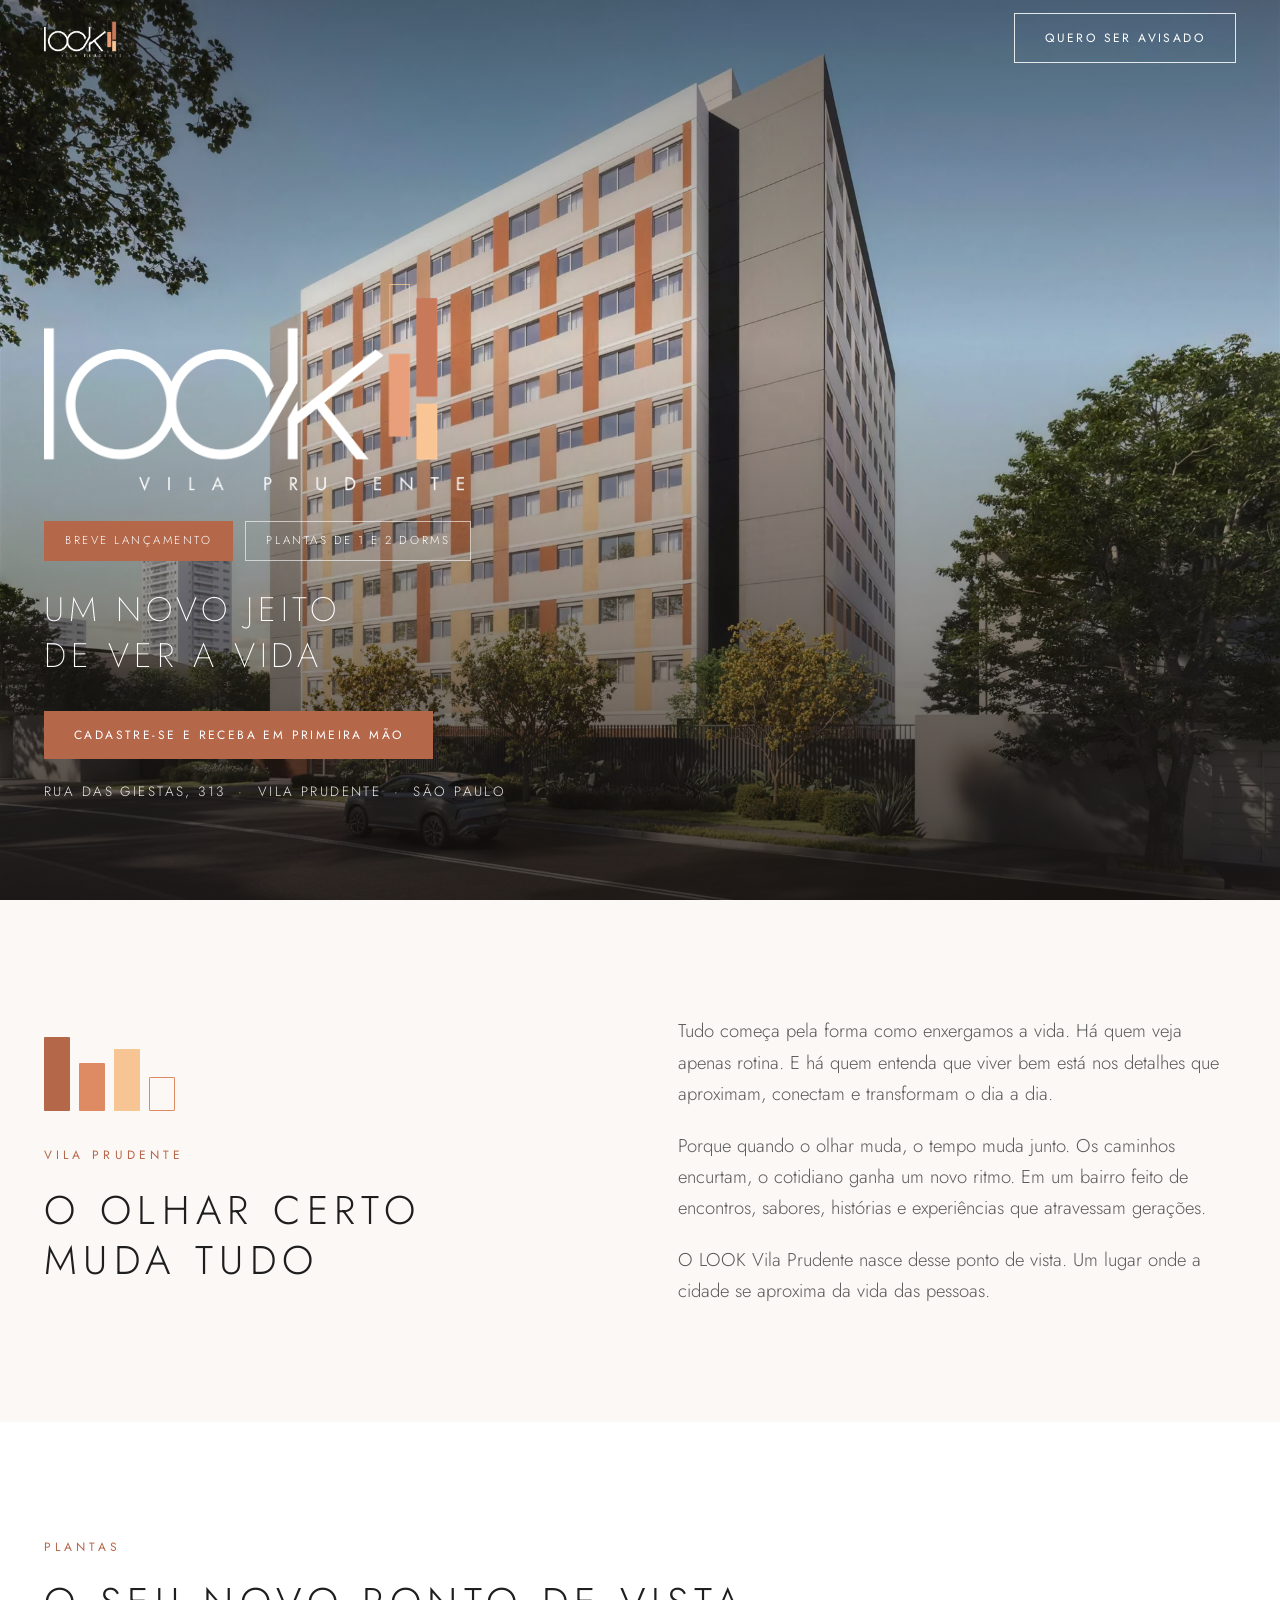
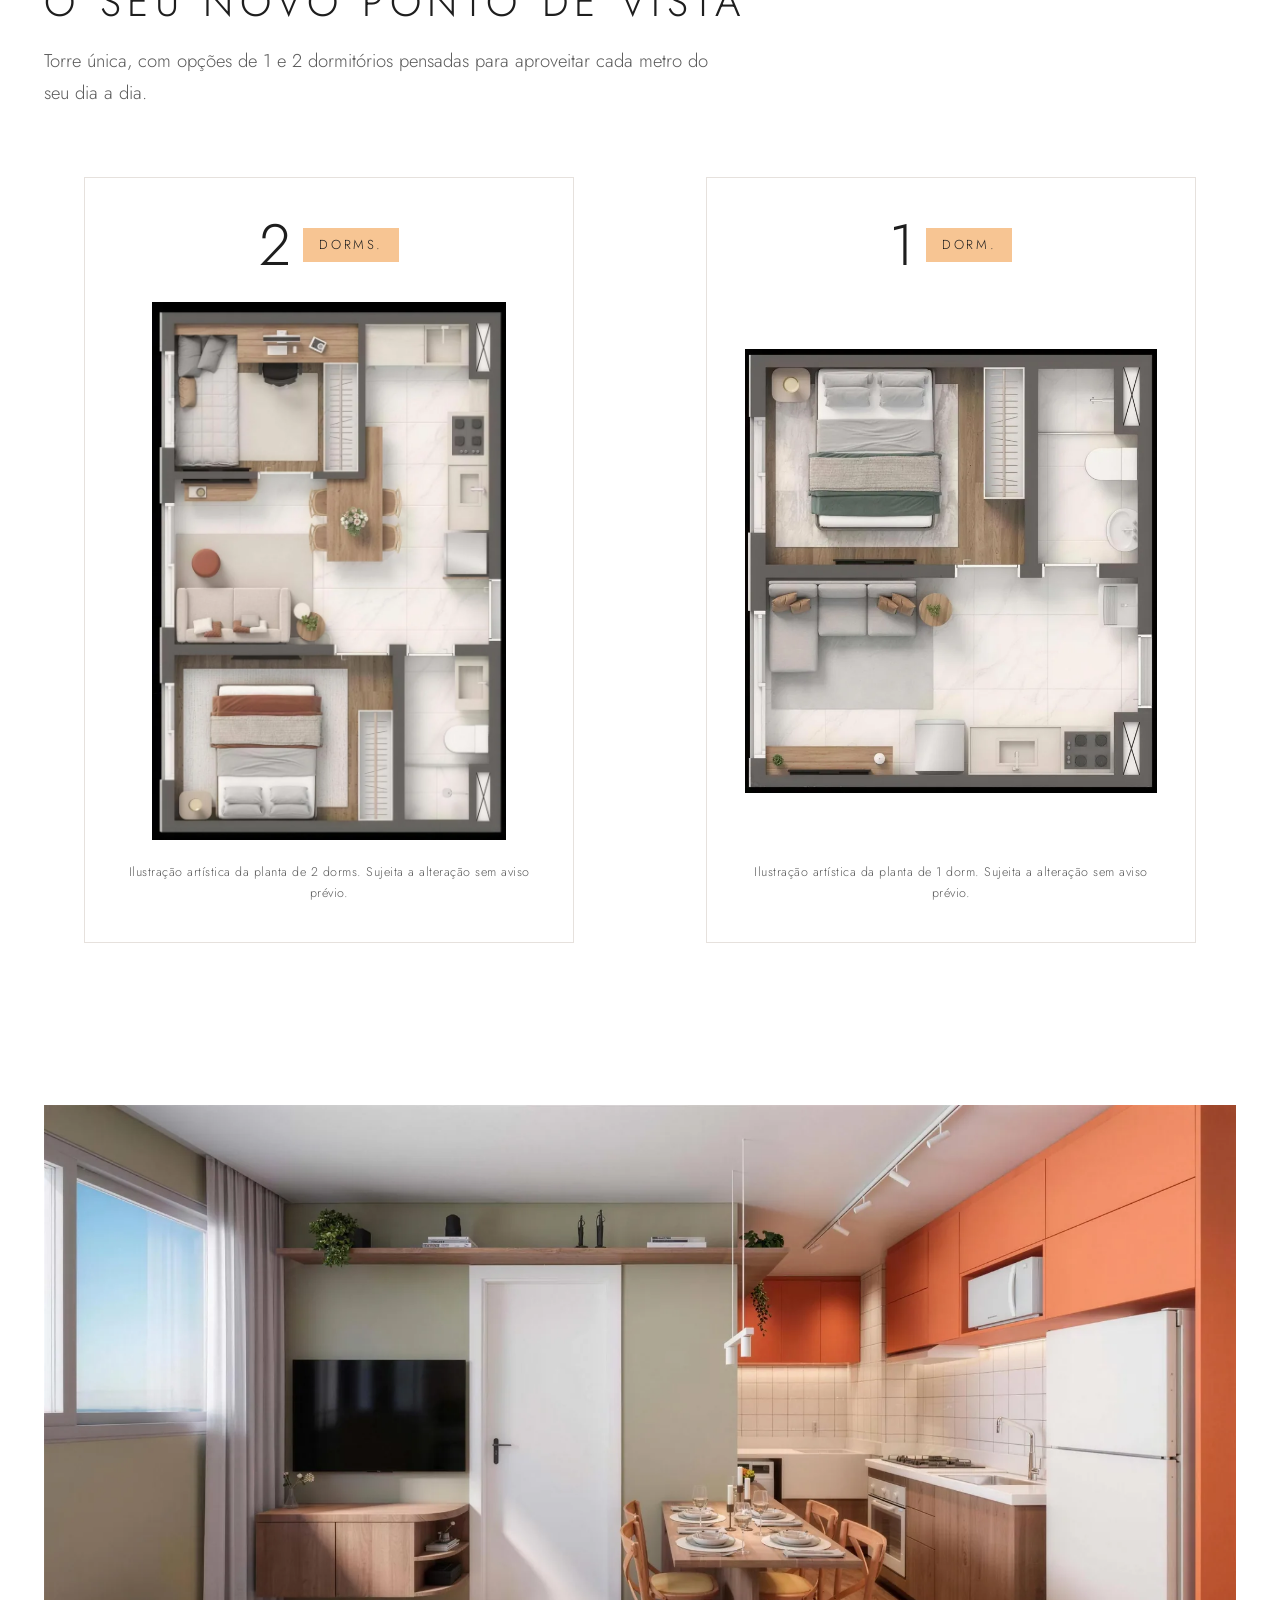
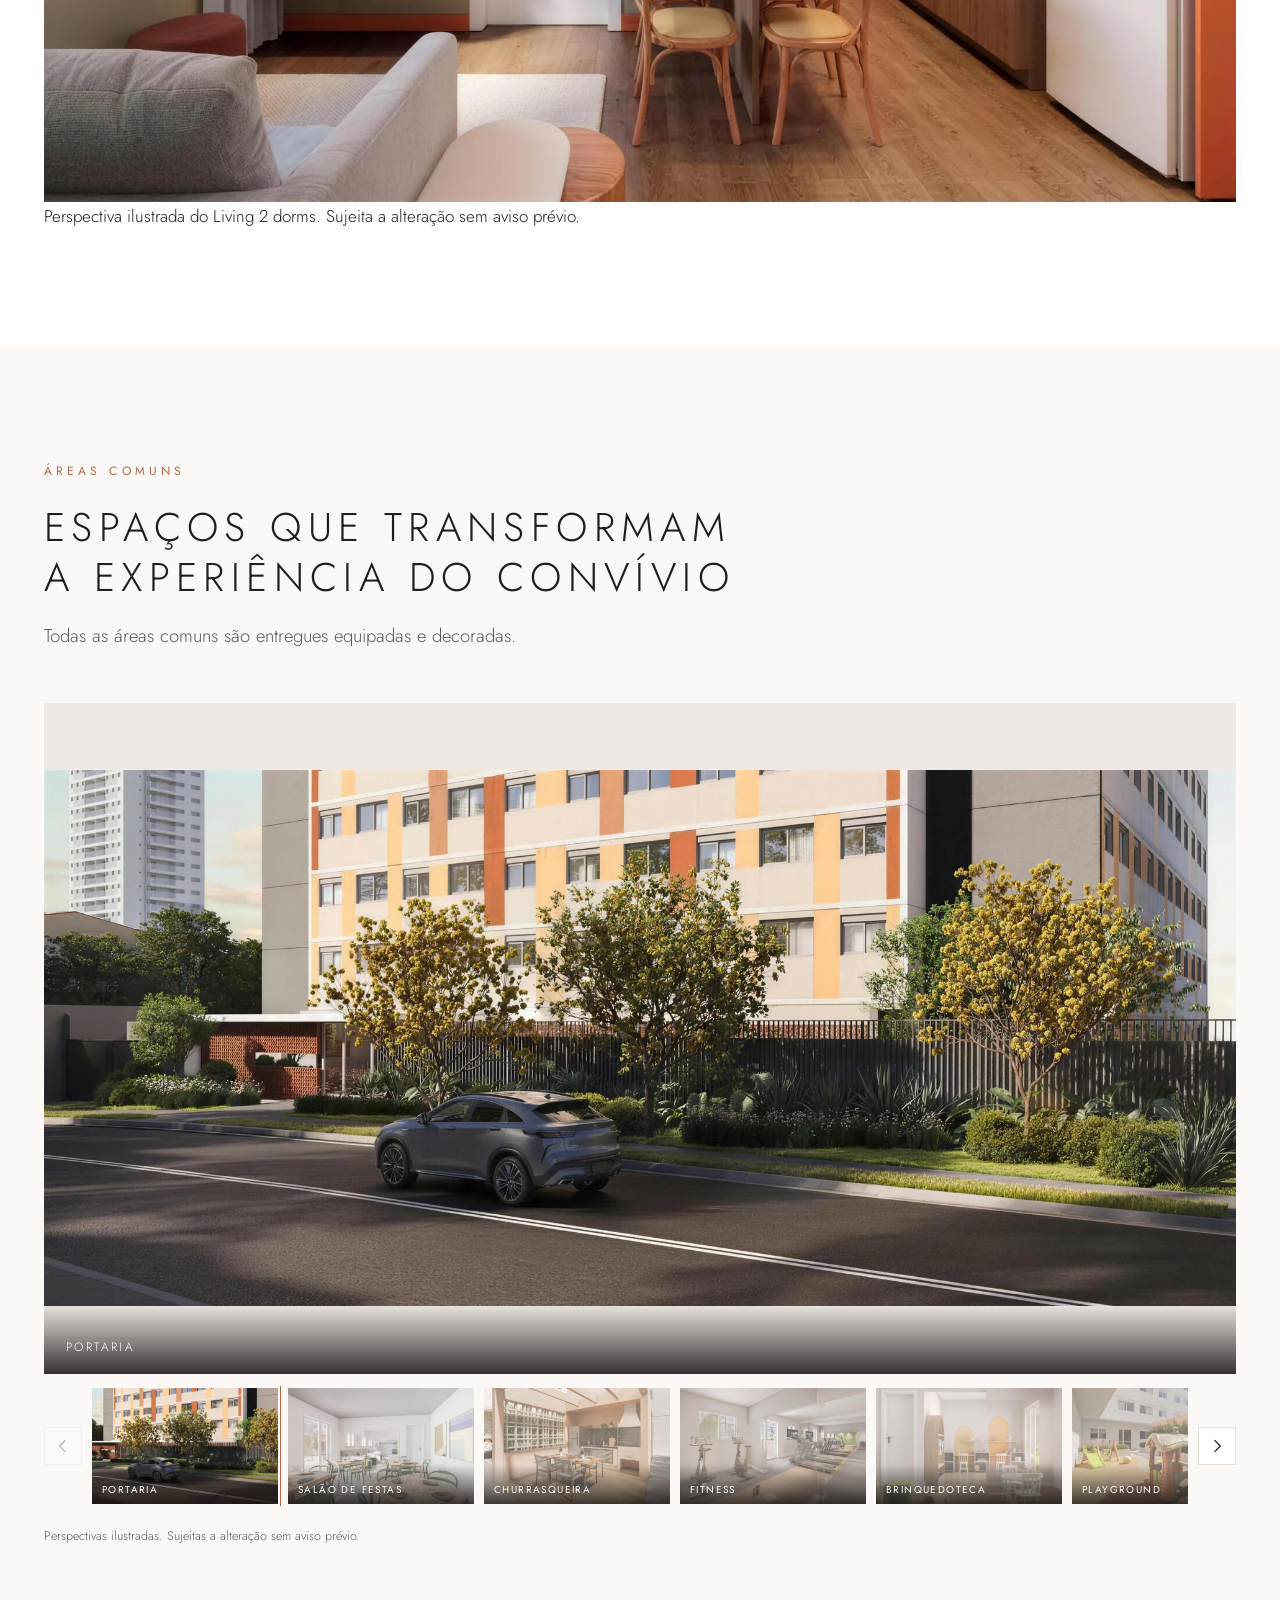
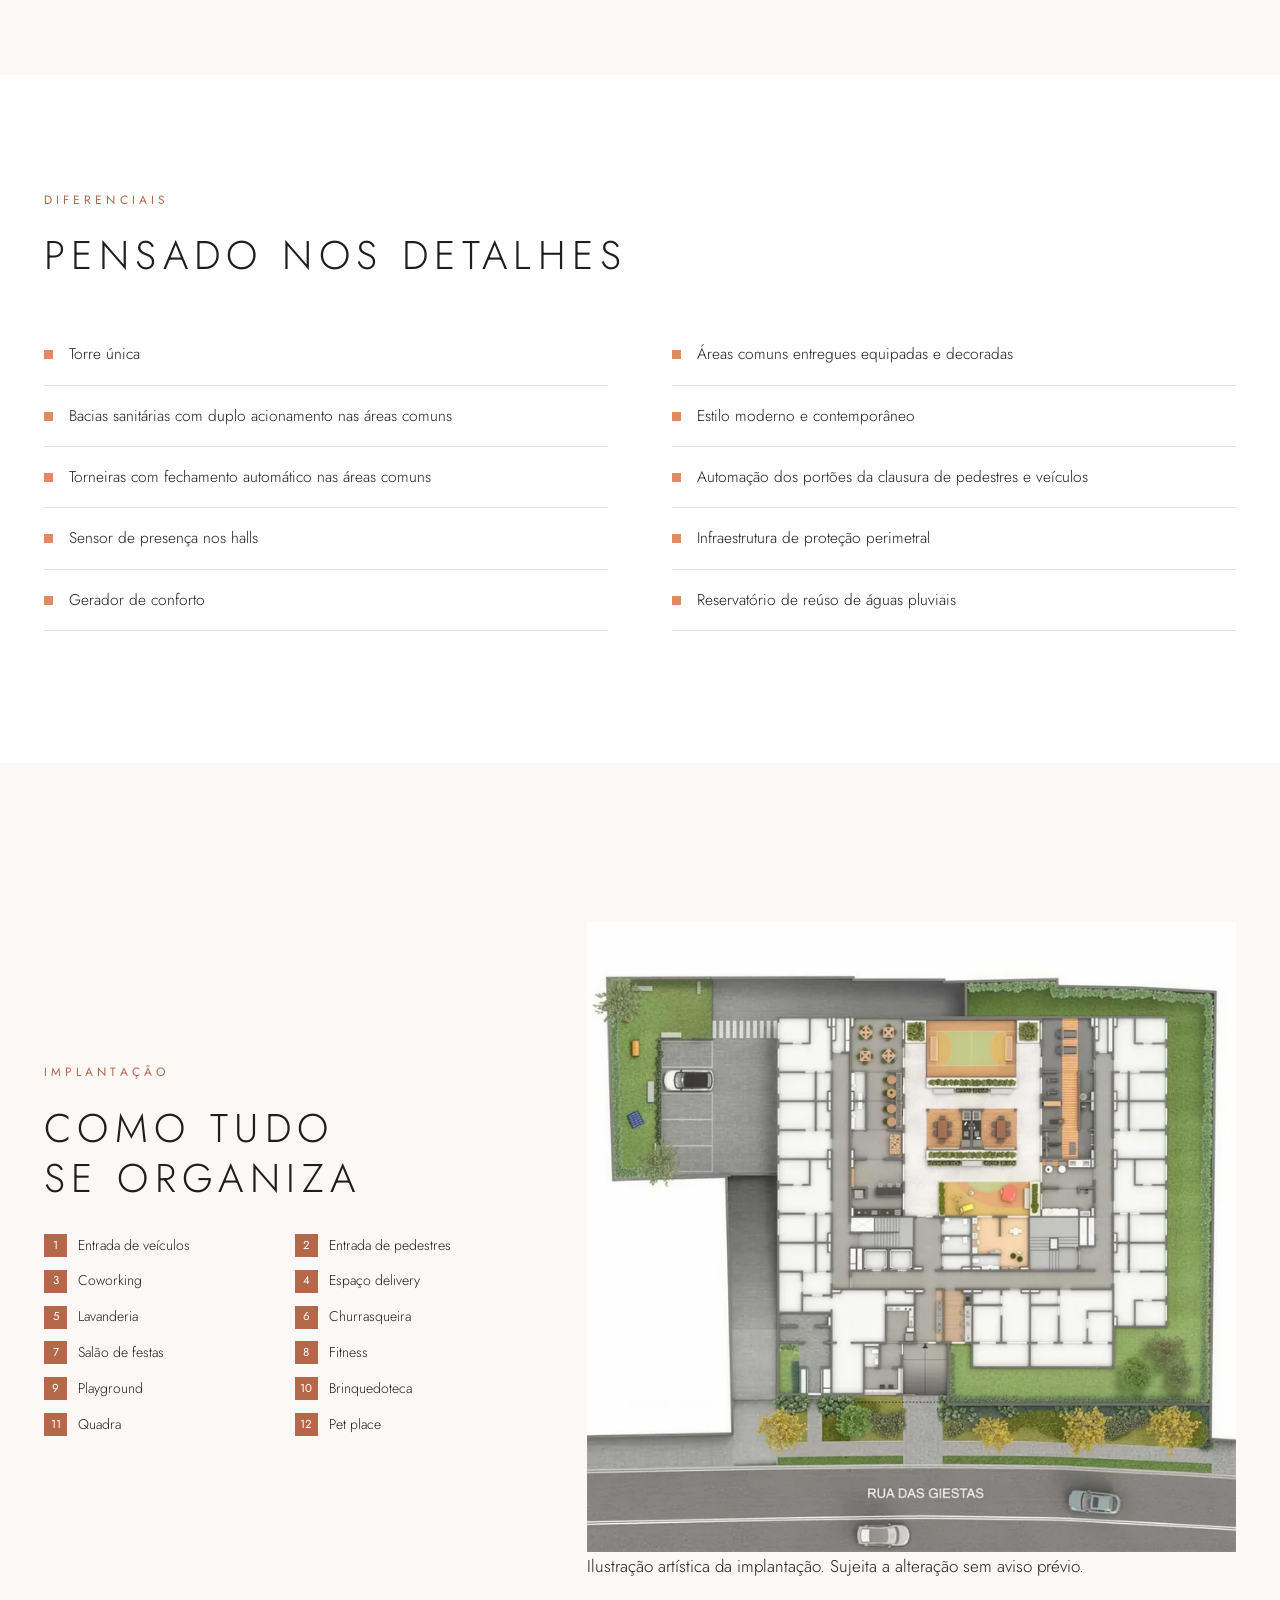
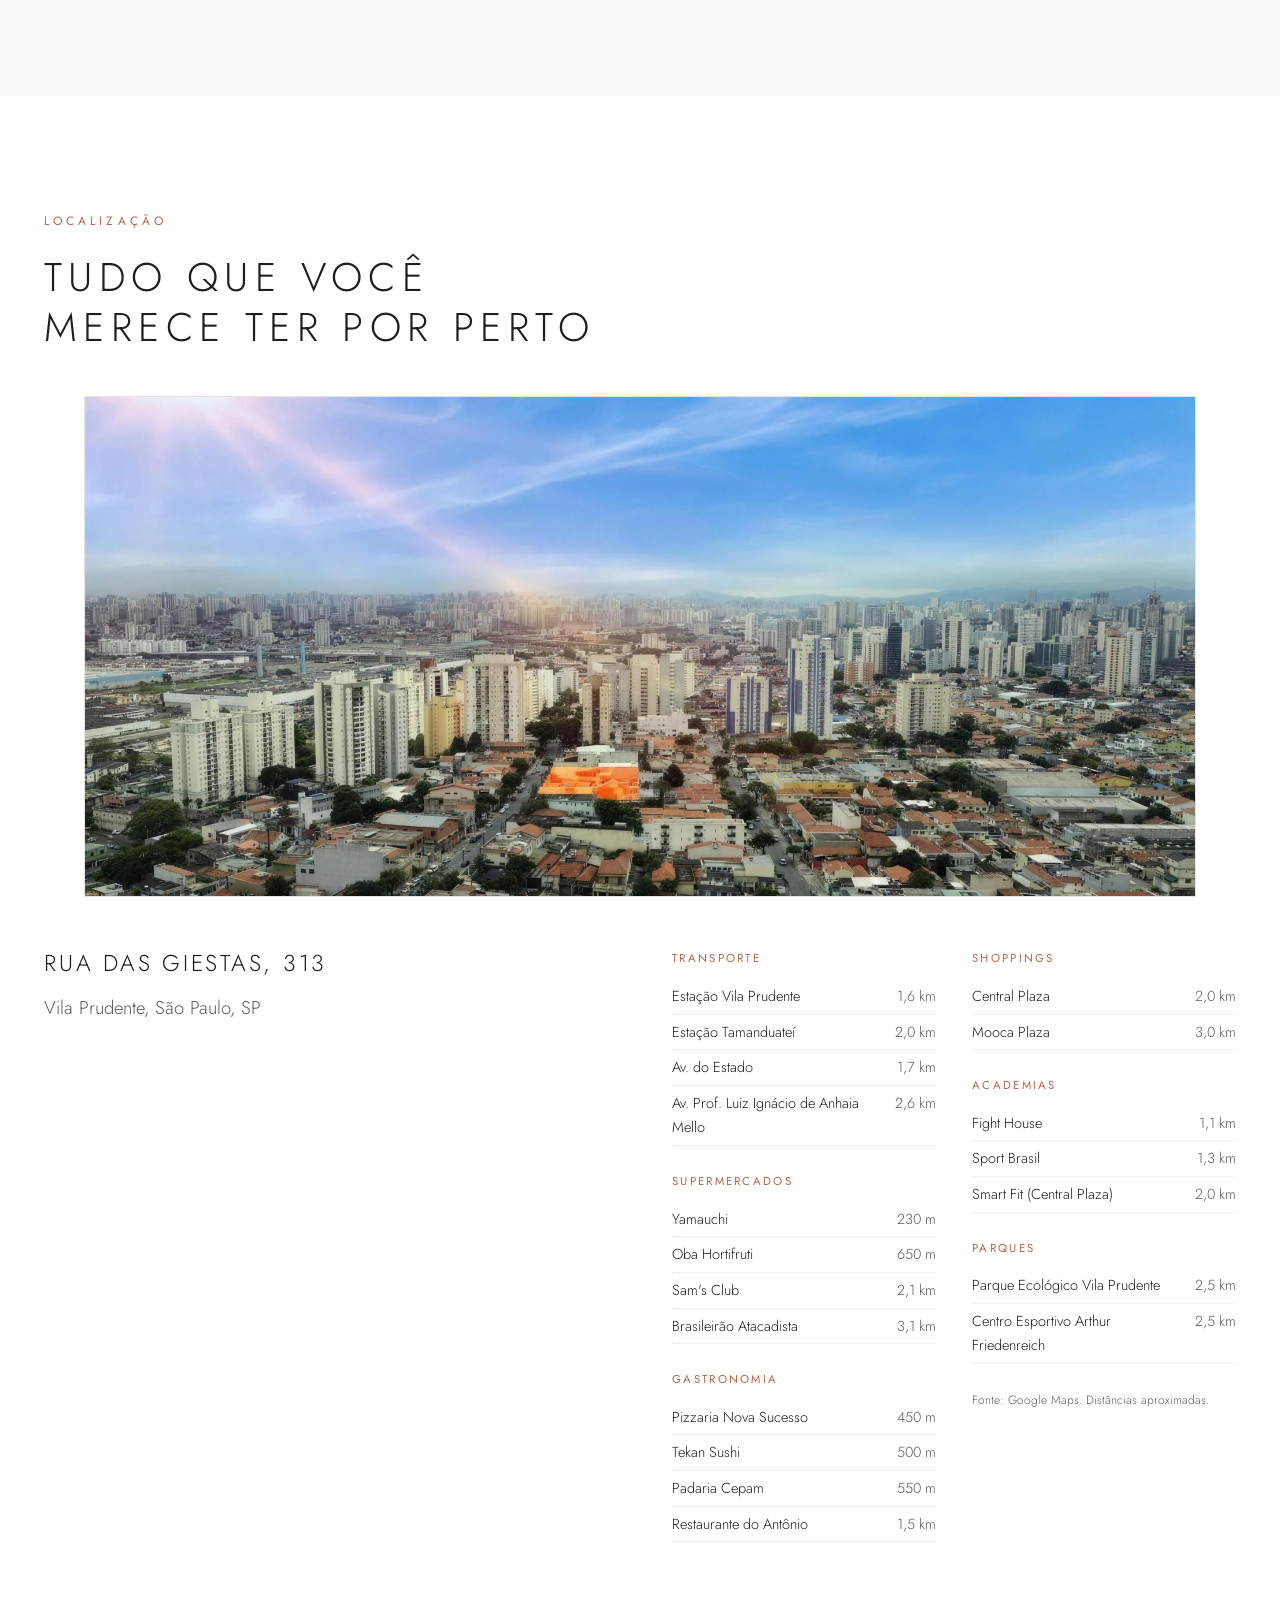
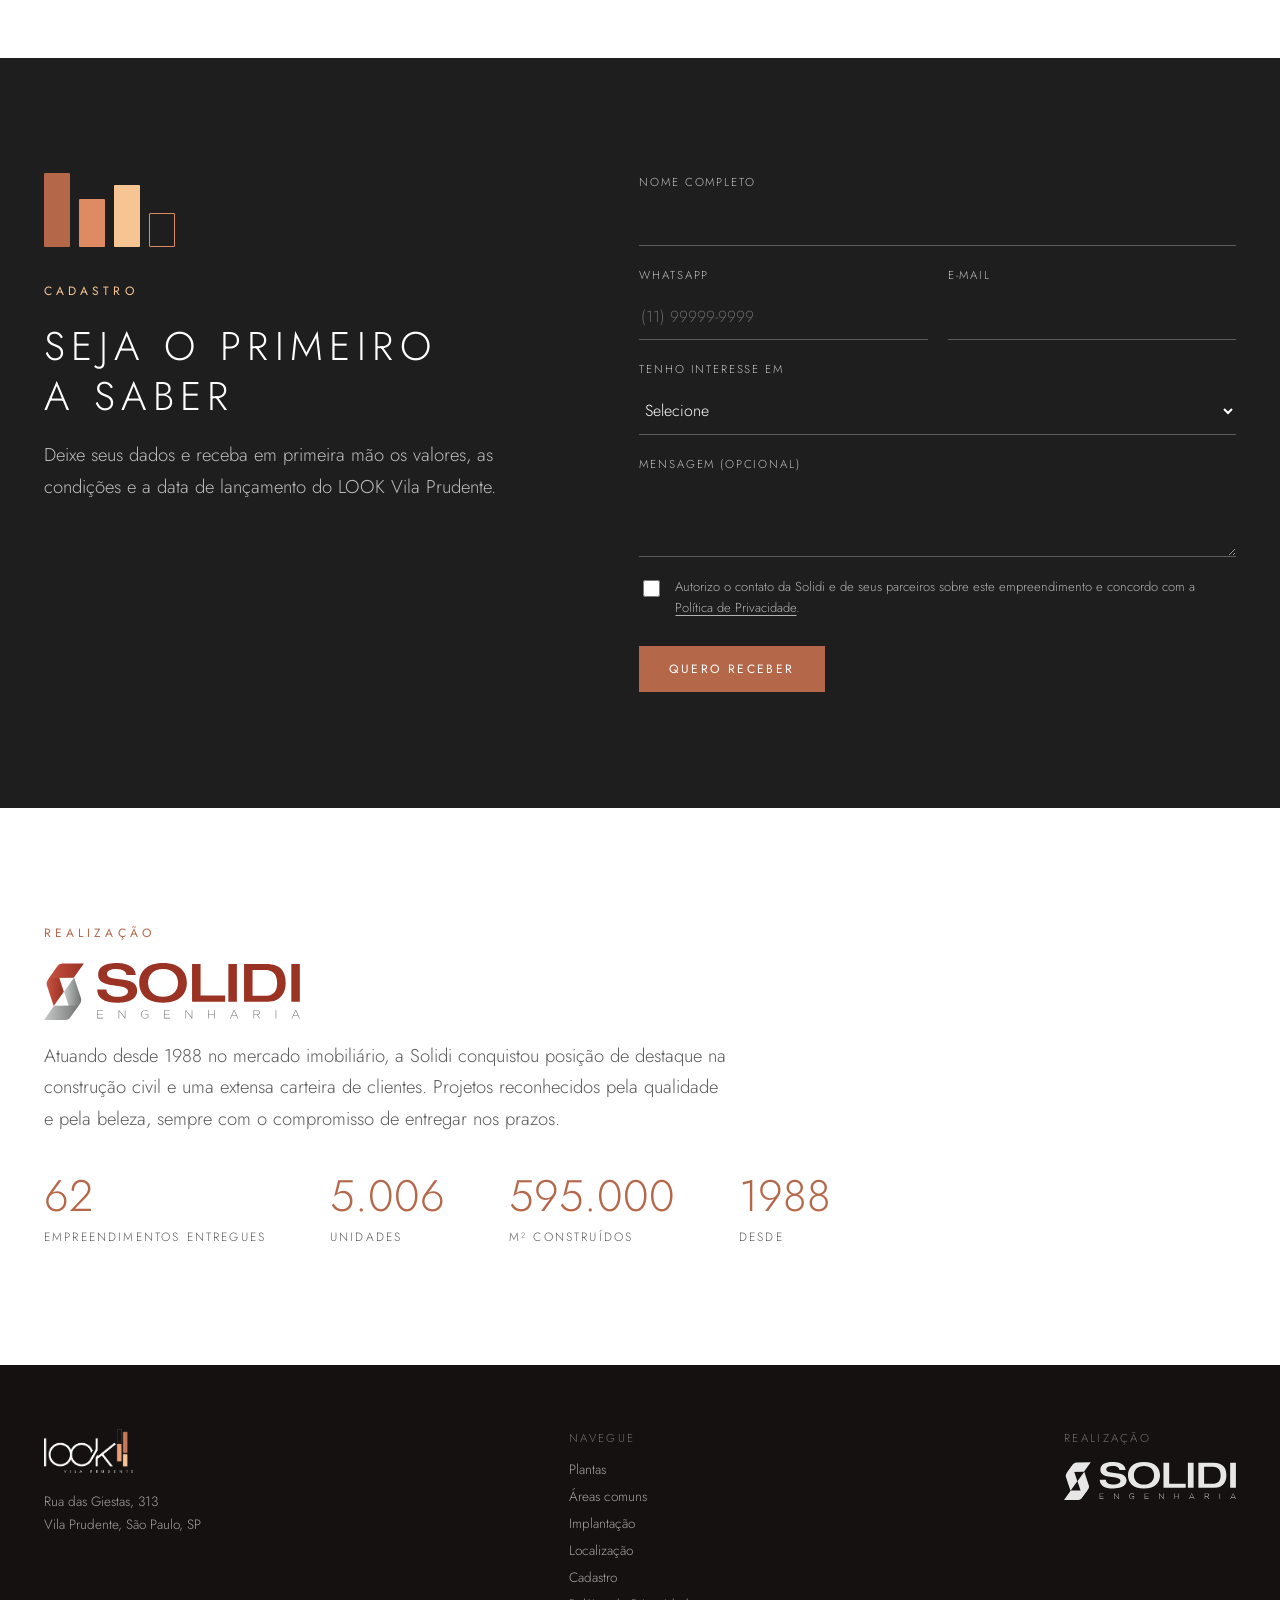
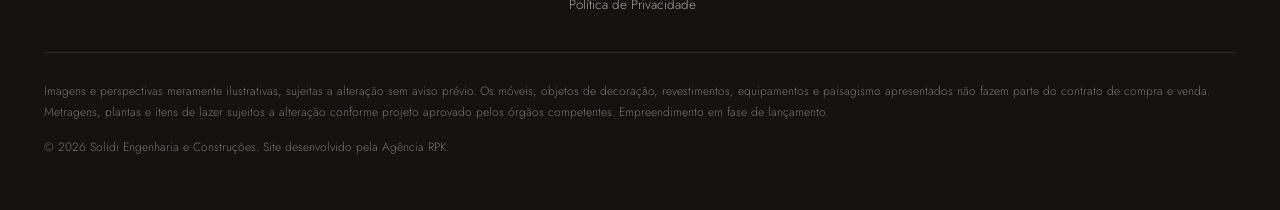
==== index.html @ 0815c238 "Galeria vira palco unico com carrossel, e entra o logo da Solidi O mosaico de areas comuns quebrava:" ====
<!DOCTYPE html>
<html lang="pt-BR">
<head>
<meta charset="utf-8">
<meta name="viewport" content="width=device-width,initial-scale=1">
<title>LOOK Vila Prudente | Breve lançamento, 1 e 2 dormitórios | Solidi</title>
<meta name="description" content="LOOK Vila Prudente, breve lançamento da Solidi na Rua das Giestas, 313. Apartamentos de 1 e 2 dormitórios, torre única, áreas comuns equipadas e decoradas. Cadastre-se e receba em primeira mão.">
<link rel="canonical" href="https://lookvilaprudente.com.br/">
<meta property="og:type" content="website">
<meta property="og:title" content="LOOK Vila Prudente | Breve lançamento">
<meta property="og:description" content="1 e 2 dormitórios na Vila Prudente. Um novo jeito de ver a vida.">
<meta property="og:image" content="https://lookvilaprudente.com.br/assets/img/fachada-1200.webp">
<meta property="og:locale" content="pt_BR">
<meta name="robots" content="index,follow">
<link rel="icon" href="assets/img/favicon.png">
<link rel="preconnect" href="https://fonts.googleapis.com">
<link rel="preconnect" href="https://fonts.gstatic.com" crossorigin>
<link href="https://fonts.googleapis.com/css2?family=Jost:wght@200;300;400;500&display=swap" rel="stylesheet">
<link rel="preload" as="image" href="assets/img/fachada-1920.webp">
<link rel="stylesheet" href="assets/css/style.css">
<script type="application/ld+json">
{"@context":"https://schema.org","@type":"Residence","name":"LOOK Vila Prudente",
"address":{"@type":"PostalAddress","streetAddress":"Rua das Giestas, 313","addressLocality":"São Paulo","addressRegion":"SP","addressCountry":"BR"},
"url":"https://lookvilaprudente.com.br/"}
</script>
</head>
<body>

<header class="header" id="header">
  <div class="container">
    <a href="#topo" aria-label="LOOK Vila Prudente">
      <img class="logo logo-branco" src="assets/img/logo-look-branco-900.webp" alt="LOOK Vila Prudente" width="900" height="445">
      <img class="logo logo-cor" src="assets/img/logo-look-900.webp" alt="LOOK Vila Prudente" width="900" height="445">
    </a>
    <a href="#cadastro" class="btn btn-ghost">Quero ser avisado</a>
  </div>
</header>

<!-- 1. HERO -->
<section class="hero" id="topo">
  <div class="hero-bg">
    <img src="assets/img/fachada-1920.webp"
         srcset="assets/img/fachada-760.webp 760w, assets/img/fachada-1200.webp 1200w, assets/img/fachada-1920.webp 1920w"
         sizes="100vw" alt="Perspectiva ilustrada da fachada do LOOK Vila Prudente" width="1920" height="1409" fetchpriority="high">
  </div>
  <div class="container">
    <img class="hero-logo" src="assets/img/logo-look-branco-900.webp" alt="LOOK Vila Prudente" width="900" height="445">
    <div class="hero-chamadas">
      <span class="tag tag-cheia">Breve lançamento</span>
      <span class="tag">Plantas de 1 e 2 dorms</span>
    </div>
    <p class="hero-frase">Um novo jeito de ver a vida</p>
    <a href="#cadastro" class="btn">Cadastre-se e receba em primeira mão</a>
    <p class="hero-end">Rua das Giestas, 313 &nbsp;·&nbsp; Vila Prudente &nbsp;·&nbsp; São Paulo</p>
  </div>
</section>

<!-- 2. CONCEITO -->
<section class="sec-quente">
  <div class="container conceito reveal">
    <div>
      <div class="blocos" aria-hidden="true"><i></i><i></i><i></i><i></i></div>
      <p class="eyebrow">Vila Prudente</p>
      <h2>O olhar certo<br>muda tudo</h2>
    </div>
    <div>
      <p class="lead">Tudo começa pela forma como enxergamos a vida. Há quem veja apenas rotina. E há quem entenda que viver bem está nos detalhes que aproximam, conectam e transformam o dia a dia.</p>
      <p class="lead">Porque quando o olhar muda, o tempo muda junto. Os caminhos encurtam, o cotidiano ganha um novo ritmo. Em um bairro feito de encontros, sabores, histórias e experiências que atravessam gerações.</p>
      <p class="lead">O LOOK Vila Prudente nasce desse ponto de vista. Um lugar onde a cidade se aproxima da vida das pessoas.</p>
    </div>
  </div>
</section>

<!-- 3. PLANTAS -->
<section id="plantas">
  <div class="container">
    <div class="reveal">
      <p class="eyebrow">Plantas</p>
      <h2>O seu novo ponto de vista</h2>
      <p class="lead" style="margin-top:18px">Torre única, com opções de 1 e 2 dormitórios pensadas para aproveitar cada metro do seu dia a dia.</p>
    </div>

    <div class="plantas-grid reveal">
      <figure class="planta">
        <div class="cab"><span class="num">2</span><span class="rot">Dorms.</span></div>
        <div class="corpo">
          <img src="assets/img/planta-2dorms-1200.webp"
             srcset="assets/img/planta-2dorms-760.webp 760w, assets/img/planta-2dorms-1200.webp 1200w"
             sizes="(max-width:900px) 92vw, 44vw"
             alt="Ilustração artística da planta de 2 dormitórios" width="1200" height="1824" loading="lazy"
             data-full="assets/img/planta-2dorms-1200.webp" style="cursor:zoom-in">
        </div>
        <figcaption class="obs">Ilustração artística da planta de 2 dorms. Sujeita a alteração sem aviso prévio.</figcaption>
      </figure>

      <figure class="planta">
        <div class="cab"><span class="num">1</span><span class="rot">Dorm.</span></div>
        <div class="corpo">
          <img src="assets/img/planta-1dorm-1200.webp"
             srcset="assets/img/planta-1dorm-760.webp 760w, assets/img/planta-1dorm-1200.webp 1200w"
             sizes="(max-width:900px) 92vw, 44vw"
             alt="Ilustração artística da planta de 1 dormitório" width="1200" height="1292" loading="lazy"
             data-full="assets/img/planta-1dorm-1200.webp" style="cursor:zoom-in">
        </div>
        <figcaption class="obs">Ilustração artística da planta de 1 dorm. Sujeita a alteração sem aviso prévio.</figcaption>
      </figure>
    </div>

    <p class="aviso-metragem reveal"><strong>Pendente:</strong> metragens das unidades. Assim que a Solidi enviar, entram aqui junto de cada planta.</p>

    <figure class="reveal" style="margin:56px 0 0">
      <img src="assets/img/living-2dorms-1920.webp"
           srcset="assets/img/living-2dorms-760.webp 760w, assets/img/living-2dorms-1200.webp 1200w, assets/img/living-2dorms-1920.webp 1920w"
           sizes="100vw" alt="Perspectiva ilustrada do living do apartamento de 2 dormitórios" width="1920" height="1122" loading="lazy">
      <figcaption class="obs" style="text-align:left">Perspectiva ilustrada do Living 2 dorms. Sujeita a alteração sem aviso prévio.</figcaption>
    </figure>
  </div>
</section>

<!-- 4. AREAS COMUNS -->
<section class="sec-quente" id="areas">
  <div class="container">
    <div class="reveal">
      <p class="eyebrow">Áreas comuns</p>
      <h2>Espaços que transformam<br>a experiência do convívio</h2>
      <p class="lead" style="margin-top:18px">Todas as áreas comuns são entregues equipadas e decoradas.</p>
    </div>

    <div class="galeria reveal" id="galeria">
      <figure class="gal-palco">
        <img id="galImg" src="assets/img/portaria-1920.webp"
             alt="Perspectiva ilustrada da portaria" width="1920" height="864"
             data-full="assets/img/portaria-1920.webp">
        <figcaption id="galCap">Portaria</figcaption>
      </figure>

      <div class="gal-carrossel">
        <button type="button" class="gal-nav gal-prev" aria-label="Ver anterior" aria-controls="galThumbs">
          <svg viewBox="0 0 24 24" aria-hidden="true"><path d="M15 5l-7 7 7 7" fill="none" stroke="currentColor" stroke-width="1.5"/></svg>
        </button>

        <ul class="gal-thumbs" id="galThumbs" role="tablist" aria-label="Áreas comuns">
          <li role="presentation"><button type="button" role="tab" class="gal-thumb" aria-selected="true"
            data-src="assets/img/portaria-1920.webp" data-cap="Portaria"
            data-alt="Perspectiva ilustrada da portaria"><img src="assets/img/portaria-760.webp" alt="" width="760" height="342" loading="lazy"><span>Portaria</span></button></li>
          <li role="presentation"><button type="button" role="tab" class="gal-thumb" aria-selected="false"
            data-src="assets/img/salao-festas-1920.webp" data-cap="Salão de festas"
            data-alt="Perspectiva ilustrada do salão de festas"><img src="assets/img/salao-festas-760.webp" alt="" width="760" height="424" loading="lazy"><span>Salão de festas</span></button></li>
          <li role="presentation"><button type="button" role="tab" class="gal-thumb" aria-selected="false"
            data-src="assets/img/churrasqueira-1920.webp" data-cap="Churrasqueira"
            data-alt="Perspectiva ilustrada da churrasqueira"><img src="assets/img/churrasqueira-760.webp" alt="" width="760" height="424" loading="lazy"><span>Churrasqueira</span></button></li>
          <li role="presentation"><button type="button" role="tab" class="gal-thumb" aria-selected="false"
            data-src="assets/img/fitness-1920.webp" data-cap="Fitness"
            data-alt="Perspectiva ilustrada do fitness"><img src="assets/img/fitness-760.webp" alt="" width="760" height="446" loading="lazy"><span>Fitness</span></button></li>
          <li role="presentation"><button type="button" role="tab" class="gal-thumb" aria-selected="false"
            data-src="assets/img/brinquedoteca-1920.webp" data-cap="Brinquedoteca"
            data-alt="Perspectiva ilustrada da brinquedoteca"><img src="assets/img/brinquedoteca-760.webp" alt="" width="760" height="342" loading="lazy"><span>Brinquedoteca</span></button></li>
          <li role="presentation"><button type="button" role="tab" class="gal-thumb" aria-selected="false"
            data-src="assets/img/playground-1920.webp" data-cap="Playground"
            data-alt="Perspectiva ilustrada do playground"><img src="assets/img/playground-760.webp" alt="" width="760" height="424" loading="lazy"><span>Playground</span></button></li>
          <li role="presentation"><button type="button" role="tab" class="gal-thumb" aria-selected="false"
            data-src="assets/img/quadra-1920.webp" data-cap="Quadra"
            data-alt="Perspectiva ilustrada da quadra"><img src="assets/img/quadra-760.webp" alt="" width="760" height="428" loading="lazy"><span>Quadra</span></button></li>
          <li role="presentation"><button type="button" role="tab" class="gal-thumb" aria-selected="false"
            data-src="assets/img/coworking-1920.webp" data-cap="Coworking"
            data-alt="Perspectiva ilustrada do coworking"><img src="assets/img/coworking-760.webp" alt="" width="760" height="424" loading="lazy"><span>Coworking</span></button></li>
          <li role="presentation"><button type="button" role="tab" class="gal-thumb" aria-selected="false"
            data-src="assets/img/lavanderia-1920.webp" data-cap="Lavanderia"
            data-alt="Perspectiva ilustrada da lavanderia"><img src="assets/img/lavanderia-760.webp" alt="" width="760" height="342" loading="lazy"><span>Lavanderia</span></button></li>
          <li role="presentation"><button type="button" role="tab" class="gal-thumb" aria-selected="false"
            data-src="assets/img/delivery-1920.webp" data-cap="Espaço delivery"
            data-alt="Perspectiva ilustrada do espaço delivery"><img src="assets/img/delivery-760.webp" alt="" width="760" height="760" loading="lazy"><span>Espaço delivery</span></button></li>
          <li role="presentation"><button type="button" role="tab" class="gal-thumb" aria-selected="false"
            data-src="assets/img/pet-place-1920.webp" data-cap="Pet place"
            data-alt="Perspectiva ilustrada do pet place"><img src="assets/img/pet-place-760.webp" alt="" width="760" height="342" loading="lazy"><span>Pet place</span></button></li>
        </ul>

        <button type="button" class="gal-nav gal-next" aria-label="Ver próxima" aria-controls="galThumbs">
          <svg viewBox="0 0 24 24" aria-hidden="true"><path d="M9 5l7 7-7 7" fill="none" stroke="currentColor" stroke-width="1.5"/></svg>
        </button>
      </div>
    </div>
    <p class="obs" style="margin-top:20px;font-size:12.5px;color:var(--tinta-suave)">Perspectivas ilustradas. Sujeitas a alteração sem aviso prévio.</p>
  </div>
</section>

<!-- 5. DIFERENCIAIS -->
<section>
  <div class="container reveal">
    <p class="eyebrow">Diferenciais</p>
    <h2>Pensado nos detalhes</h2>
    <ul class="difs">
      <li>Torre única</li>
      <li>Áreas comuns entregues equipadas e decoradas</li>
      <li>Bacias sanitárias com duplo acionamento nas áreas comuns</li>
      <li>Estilo moderno e contemporâneo</li>
      <li>Torneiras com fechamento automático nas áreas comuns</li>
      <li>Automação dos portões da clausura de pedestres e veículos</li>
      <li>Sensor de presença nos halls</li>
      <li>Infraestrutura de proteção perimetral</li>
      <li>Gerador de conforto</li>
      <li>Reservatório de reúso de águas pluviais</li>
    </ul>
  </div>
</section>

<!-- 6. IMPLANTACAO -->
<section class="sec-quente" id="implantacao">
  <div class="container">
    <div class="implant">
      <div class="reveal">
        <p class="eyebrow">Implantação</p>
        <h2>Como tudo<br>se organiza</h2>
        <ul class="legenda">
          <li><b>1</b> Entrada de veículos</li>
          <li><b>2</b> Entrada de pedestres</li>
          <li><b>3</b> Coworking</li>
          <li><b>4</b> Espaço delivery</li>
          <li><b>5</b> Lavanderia</li>
          <li><b>6</b> Churrasqueira</li>
          <li><b>7</b> Salão de festas</li>
          <li><b>8</b> Fitness</li>
          <li><b>9</b> Playground</li>
          <li><b>10</b> Brinquedoteca</li>
          <li><b>11</b> Quadra</li>
          <li><b>12</b> Pet place</li>
        </ul>
      </div>
      <figure class="reveal" style="margin:0">
        <img src="assets/img/implantacao-1200.webp"
             srcset="assets/img/implantacao-760.webp 760w, assets/img/implantacao-1200.webp 1200w"
             sizes="(max-width:900px) 92vw, 55vw"
             alt="Ilustração artística da implantação do LOOK Vila Prudente" width="1200" height="1166" loading="lazy"
             data-full="assets/img/implantacao-1920.webp" style="cursor:zoom-in" id="img-implant">
        <figcaption class="obs">Ilustração artística da implantação. Sujeita a alteração sem aviso prévio.</figcaption>
      </figure>
    </div>
  </div>
</section>

<!-- 7. LOCALIZACAO -->
<section id="localizacao">
  <div class="container">
    <div class="reveal">
      <p class="eyebrow">Localização</p>
      <h2>Tudo que você<br>merece ter por perto</h2>
    </div>

    <figure class="aerea reveal" style="margin-top:44px">
      <img src="assets/img/aerea-localizacao-1920.webp"
           srcset="assets/img/aerea-localizacao-760.webp 760w, assets/img/aerea-localizacao-1200.webp 1200w, assets/img/aerea-localizacao-1920.webp 1920w"
           sizes="100vw" alt="Foto aérea da região da Vila Prudente com a localização do empreendimento" width="1920" height="864" loading="lazy"
           data-full="assets/img/aerea-localizacao-1920.webp" style="cursor:zoom-in" id="img-aerea">
    </figure>

    <div class="loc-grid reveal">
      <div>
        <h3 style="margin-bottom:14px">Rua das Giestas, 313</h3>
        <p class="lead" style="margin-top:0">Vila Prudente, São Paulo, SP</p>
        <iframe class="mapa" loading="lazy" referrerpolicy="no-referrer-when-downgrade" title="Mapa da localização do LOOK Vila Prudente"
          src="https://www.google.com/maps?q=Rua%20das%20Giestas,%20313%20-%20Vila%20Prudente,%20S%C3%A3o%20Paulo%20-%20SP&output=embed"></iframe>
      </div>

      <div class="pois">
        <div class="poi-grupo">
          <h4>Transporte</h4>
          <ul>
            <li>Estação Vila Prudente <span>1,6 km</span></li>
            <li>Estação Tamanduateí <span>2,0 km</span></li>
            <li>Av. do Estado <span>1,7 km</span></li>
            <li>Av. Prof. Luiz Ignácio de Anhaia Mello <span>2,6 km</span></li>
          </ul>
        </div>
        <div class="poi-grupo">
          <h4>Supermercados</h4>
          <ul>
            <li>Yamauchi <span>230 m</span></li>
            <li>Oba Hortifruti <span>650 m</span></li>
            <li>Sam's Club <span>2,1 km</span></li>
            <li>Brasileirão Atacadista <span>3,1 km</span></li>
          </ul>
        </div>
        <div class="poi-grupo">
          <h4>Gastronomia</h4>
          <ul>
            <li>Pizzaria Nova Sucesso <span>450 m</span></li>
            <li>Tekan Sushi <span>500 m</span></li>
            <li>Padaria Cepam <span>550 m</span></li>
            <li>Restaurante do Antônio <span>1,5 km</span></li>
          </ul>
        </div>
        <div class="poi-grupo">
          <h4>Shoppings</h4>
          <ul>
            <li>Central Plaza <span>2,0 km</span></li>
            <li>Mooca Plaza <span>3,0 km</span></li>
          </ul>
        </div>
        <div class="poi-grupo">
          <h4>Academias</h4>
          <ul>
            <li>Fight House <span>1,1 km</span></li>
            <li>Sport Brasil <span>1,3 km</span></li>
            <li>Smart Fit (Central Plaza) <span>2,0 km</span></li>
          </ul>
        </div>
        <div class="poi-grupo">
          <h4>Parques</h4>
          <ul>
            <li>Parque Ecológico Vila Prudente <span>2,5 km</span></li>
            <li>Centro Esportivo Arthur Friedenreich <span>2,5 km</span></li>
          </ul>
        </div>
        <p class="fonte">Fonte: Google Maps. Distâncias aproximadas.</p>
      </div>
    </div>
  </div>
</section>

<!-- 8. FORMULARIO -->
<section class="form-sec" id="cadastro">
  <div class="container form-wrap">
    <div class="reveal">
      <div class="blocos" aria-hidden="true"><i></i><i></i><i></i><i></i></div>
      <p class="eyebrow">Cadastro</p>
      <h2>Seja o primeiro<br>a saber</h2>
      <p class="lead" style="margin-top:18px">Deixe seus dados e receba em primeira mão os valores, as condições e a data de lançamento do LOOK Vila Prudente.</p>
    </div>

    <form class="reveal" id="leadForm" novalidate>
      <div class="campos">
        <div class="campo full">
          <label for="nome">Nome completo</label>
          <input type="text" id="nome" name="nome" autocomplete="name" required>
          <span class="msg-erro">Informe seu nome.</span>
        </div>
        <div class="campo">
          <label for="telefone">WhatsApp</label>
          <input type="tel" id="telefone" name="telefone" autocomplete="tel" inputmode="tel" placeholder="(11) 99999-9999" required>
          <span class="msg-erro">Informe um telefone válido.</span>
        </div>
        <div class="campo">
          <label for="email">E-mail</label>
          <input type="email" id="email" name="email" autocomplete="email" required>
          <span class="msg-erro">Informe um e-mail válido.</span>
        </div>
        <div class="campo full">
          <label for="interesse">Tenho interesse em</label>
          <select id="interesse" name="interesse" required>
            <option value="">Selecione</option>
            <option>1 dormitório</option>
            <option>2 dormitórios</option>
            <option>Ainda não sei</option>
          </select>
          <span class="msg-erro">Selecione uma opção.</span>
        </div>
        <div class="campo full">
          <label for="mensagem">Mensagem (opcional)</label>
          <textarea id="mensagem" name="mensagem" rows="2"></textarea>
        </div>

        <label class="consent campo">
          <input type="checkbox" id="consent" name="consent" required>
          <span>Autorizo o contato da Solidi e de seus parceiros sobre este empreendimento e concordo com a <a href="privacidade.html" target="_blank" rel="noopener">Política de Privacidade</a>.</span>
        </label>
        <span class="msg-erro" id="erro-consent" style="grid-column:1/-1;margin-top:-10px">É necessário aceitar para continuar.</span>

        <div class="form-acao">
          <button type="submit" class="btn" id="btnEnviar">Quero receber</button>
          <span class="form-status" id="formStatus" role="status" aria-live="polite"></span>
        </div>
      </div>
    </form>
  </div>
</section>

<!-- 9. SOLIDI -->
<section>
  <div class="container reveal">
    <p class="eyebrow">Realização</p>
    <img class="logo-solidi" src="assets/img/logo-solidi.svg" alt="Solidi Engenharia e Construções" width="217" height="48" loading="lazy">
    <h2 class="sr-only">Solidi Engenharia e Construções</h2>
    <p class="lead" style="margin-top:20px">Atuando desde 1988 no mercado imobiliário, a Solidi conquistou posição de destaque na construção civil e uma extensa carteira de clientes. Projetos reconhecidos pela qualidade e pela beleza, sempre com o compromisso de entregar nos prazos.</p>
    <div class="solidi-num">
      <div><strong>62</strong><span>Empreendimentos entregues</span></div>
      <div><strong>5.006</strong><span>Unidades</span></div>
      <div><strong>595.000</strong><span>m² construídos</span></div>
      <div><strong>1988</strong><span>Desde</span></div>
    </div>
  </div>
</section>

<!-- 10. RODAPE -->
<footer class="rodape">
  <div class="container">
    <div class="rodape-topo">
      <div>
        <img src="assets/img/logo-look-branco-900.webp" alt="LOOK Vila Prudente" width="900" height="445" loading="lazy">
        <p style="margin:18px 0 0">Rua das Giestas, 313<br>Vila Prudente, São Paulo, SP</p>
      </div>
      <div>
        <p style="margin:0 0 8px;color:rgba(255,255,255,.4);font-size:11.5px;letter-spacing:.2em;text-transform:uppercase">Navegue</p>
        <p style="margin:0;line-height:2">
          <a href="#plantas">Plantas</a><br>
          <a href="#areas">Áreas comuns</a><br>
          <a href="#implantacao">Implantação</a><br>
          <a href="#localizacao">Localização</a><br>
          <a href="#cadastro">Cadastro</a><br>
          <a href="privacidade.html">Política de Privacidade</a>
        </p>
      </div>
      <div>
        <p style="margin:0 0 14px;color:rgba(255,255,255,.4);font-size:11.5px;letter-spacing:.2em;text-transform:uppercase">Realização</p>
        <a href="https://www.solidi.com.br/" target="_blank" rel="noopener" aria-label="Solidi Engenharia e Construções">
          <img class="logo-solidi-rodape" src="assets/img/logo-solidi-branco.svg" alt="Solidi Engenharia e Construções" width="217" height="48" loading="lazy">
        </a>
      </div>
    </div>
    <p class="disc">
      Imagens e perspectivas meramente ilustrativas, sujeitas a alteração sem aviso prévio. Os móveis, objetos de decoração, revestimentos, equipamentos e paisagismo apresentados não fazem parte do contrato de compra e venda. Metragens, plantas e itens de lazer sujeitos a alteração conforme projeto aprovado pelos órgãos competentes. Empreendimento em fase de lançamento.
    </p>
    <p class="disc" style="margin-top:14px">© 2026 Solidi Engenharia e Construções. Site desenvolvido pela Agência RPK.</p>
  </div>
</footer>

<div class="barra-mob"><a href="#cadastro" class="btn">Quero ser avisado do lançamento</a></div>

<div class="lightbox" id="lightbox" role="dialog" aria-modal="true" aria-label="Imagem ampliada">
  <button class="fechar" id="lbFechar" aria-label="Fechar">&times;</button>
  <img id="lbImg" src="" alt="">
  <p id="lbCap"></p>
</div>

<script src="assets/js/main.js" defer></script>
</body>
</html>
---- assets/css/style.css ----
/* LOOK Vila Prudente · Solidi
   Identidade extraida do book Folheto_21x21cm_v4.pdf
   Agencia RPK · 2026 */

:root{
  --terracota:#B5674A;
  --terracota-med:#DE8A62;
  --pessego:#F7C593;
  --pessego-claro:#FAD9B4;
  --tinta:#1E1E1E;
  --tinta-suave:#5A5A5A;
  --linha:#E6E1DD;
  --branco:#fff;
  --fundo-quente:#FBF8F6;
  --container:1240px;
  --header-h:76px;
}

*,*::before,*::after{box-sizing:border-box}
html{scroll-behavior:smooth;-webkit-text-size-adjust:100%}
body{
  margin:0;
  font-family:'Jost',-apple-system,BlinkMacSystemFont,'Segoe UI',sans-serif;
  color:var(--tinta);
  background:var(--branco);
  font-size:17px;
  line-height:1.7;
  font-weight:300;
  overflow-x:hidden;
}
img{max-width:100%;display:block;height:auto}
a{color:inherit;text-decoration:none}
button{font-family:inherit}

.container{width:100%;max-width:var(--container);margin-inline:auto;padding-inline:24px}

/* tipografia: caixa alta com tracking largo, como no book */
.eyebrow{
  font-size:12px;letter-spacing:.34em;text-transform:uppercase;
  color:var(--terracota);font-weight:400;margin:0 0 20px
}
h1,h2,h3{font-weight:300;margin:0;line-height:1.25}
h2{
  font-size:clamp(26px,3.4vw,40px);
  letter-spacing:.16em;text-transform:uppercase
}
h3{font-size:clamp(19px,2vw,23px);letter-spacing:.12em;text-transform:uppercase}
.lead{font-size:clamp(16px,1.5vw,18.5px);color:var(--tinta-suave);max-width:62ch}

section{padding:clamp(72px,9vw,130px) 0}
.sec-quente{background:var(--fundo-quente)}

/* blocos coloridos, assinatura grafica do book */
.blocos{display:flex;gap:9px;align-items:flex-end;height:74px;margin-bottom:34px}
.blocos i{display:block;width:26px;border-radius:1px}
.blocos i:nth-child(1){height:74px;background:var(--terracota)}
.blocos i:nth-child(2){height:48px;background:var(--terracota-med)}
.blocos i:nth-child(3){height:62px;background:var(--pessego)}
.blocos i:nth-child(4){height:34px;border:1px solid var(--terracota-med);background:transparent}

/* ---------- header ---------- */
.header{
  position:fixed;inset:0 0 auto;height:var(--header-h);z-index:60;
  display:flex;align-items:center;
  background:transparent;transition:background .35s,box-shadow .35s
}
.header.solido{background:rgba(255,255,255,.97);box-shadow:0 1px 0 var(--linha);backdrop-filter:blur(8px)}
.header .container{display:flex;align-items:center;justify-content:space-between;gap:20px}
.header .logo{height:38px;width:auto;transition:opacity .3s}
.header .logo-branco{display:block}
.header .logo-cor{display:none}
.header.solido .logo-branco{display:none}
.header.solido .logo-cor{display:block}

.btn{
  display:inline-block;padding:14px 30px;border:0;cursor:pointer;
  background:var(--terracota);color:#fff;
  font-size:12px;letter-spacing:.2em;text-transform:uppercase;font-weight:400;
  transition:background .25s,transform .25s
}
.btn:hover{background:#9d573c;transform:translateY(-1px)}
.btn-ghost{background:transparent;border:1px solid rgba(255,255,255,.85);color:#fff}
.header.solido .btn-ghost{border-color:var(--terracota);color:var(--terracota)}
.header.solido .btn-ghost:hover{background:var(--terracota);color:#fff}

/* ---------- hero ---------- */
.hero{
  position:relative;min-height:100svh;display:flex;align-items:flex-end;
  padding-bottom:clamp(56px,8vw,96px);color:#fff;overflow:hidden
}
.hero-bg{position:absolute;inset:0;z-index:0}
.hero-bg img{width:100%;height:100%;object-fit:cover;object-position:center 60%}
.hero-bg::after{
  content:'';position:absolute;inset:0;
  background:linear-gradient(180deg,rgba(20,16,14,.45) 0%,rgba(20,16,14,.12) 38%,rgba(20,16,14,.78) 100%)
}
.hero .container{position:relative;z-index:2}
.hero-logo{width:min(420px,74vw);margin-bottom:30px}
.hero-chamadas{display:flex;flex-wrap:wrap;gap:12px;margin-bottom:26px}
.tag{
  padding:9px 20px;border:1px solid rgba(255,255,255,.6);
  font-size:11.5px;letter-spacing:.22em;text-transform:uppercase
}
.tag-cheia{background:var(--terracota);border-color:var(--terracota)}
.hero-frase{
  font-size:clamp(22px,3vw,34px);font-weight:200;letter-spacing:.14em;
  text-transform:uppercase;margin:0 0 32px;max-width:16ch;line-height:1.35
}
.hero-end{font-size:13.5px;letter-spacing:.18em;text-transform:uppercase;opacity:.9;margin:22px 0 0}

/* ---------- conceito ---------- */
.conceito{display:grid;grid-template-columns:1fr 1fr;gap:clamp(36px,6vw,90px);align-items:center}
.conceito p{margin:0 0 20px}
.conceito p:last-child{margin-bottom:0}

/* ---------- plantas ---------- */
.plantas-grid{display:grid;grid-template-columns:repeat(2,1fr);gap:clamp(24px,4vw,56px);margin-top:52px}
.planta{
  background:#fff;border:1px solid var(--linha);padding:clamp(20px,3vw,38px);text-align:center;
  display:flex;flex-direction:column
}
.planta .corpo{flex:1;display:grid;place-items:center;min-height:0}
.planta img{margin:0 auto;height:clamp(340px,42vw,540px);width:auto;object-fit:contain}
.planta .num{
  font-size:clamp(38px,5vw,58px);font-weight:300;line-height:1;
  display:inline-block;vertical-align:middle;margin-right:12px
}
.planta .rot{
  display:inline-block;vertical-align:middle;background:var(--pessego);
  padding:6px 16px;font-size:13px;letter-spacing:.2em;text-transform:uppercase
}
.planta .cab{margin-bottom:28px}
.planta .obs{font-size:12.5px;color:var(--tinta-suave);margin-top:22px;letter-spacing:.04em}
.aviso-metragem{
  margin-top:34px;padding:16px 20px;background:var(--pessego-claro);
  font-size:13.5px;letter-spacing:.03em;color:#7a4a33
}

/* ---------- galeria areas comuns ---------- */
.galeria{margin-top:52px}

/* palco: mostra a imagem inteira, sem cortar */
.gal-palco{
  position:relative;margin:0;background:#EFE9E5;overflow:hidden;
  aspect-ratio:16/9;display:grid;place-items:center;cursor:zoom-in
}
.gal-palco img{
  width:100%;height:100%;object-fit:contain;display:block;
  animation:galEntra .5s cubic-bezier(.2,.7,.3,1)
}
@keyframes galEntra{from{opacity:0;transform:scale(1.012)}to{opacity:1;transform:none}}
.gal-palco figcaption{
  position:absolute;left:0;right:0;bottom:0;padding:34px 22px 16px;color:#fff;
  font-size:12px;letter-spacing:.2em;text-transform:uppercase;pointer-events:none;
  background:linear-gradient(transparent,rgba(20,16,14,.85))
}

/* carrossel de miniaturas */
.gal-carrossel{display:flex;align-items:center;gap:10px;margin-top:12px}
.gal-nav{
  flex:0 0 auto;width:38px;height:38px;padding:0;display:grid;place-items:center;
  background:var(--branco);border:1px solid var(--linha);color:var(--tinta);
  cursor:pointer;transition:background .25s,border-color .25s,color .25s
}
.gal-nav svg{width:20px;height:20px}
.gal-nav:hover{background:var(--terracota);border-color:var(--terracota);color:#fff}
.gal-nav[disabled]{opacity:.3;cursor:default}
.gal-nav[disabled]:hover{background:var(--branco);border-color:var(--linha);color:var(--tinta)}

.gal-thumbs{
  flex:1 1 auto;min-width:0;display:flex;gap:10px;margin:0;padding:2px;list-style:none;
  overflow-x:auto;scroll-behavior:smooth;scroll-snap-type:x proximity;
  scrollbar-width:none;-ms-overflow-style:none
}
.gal-thumbs::-webkit-scrollbar{display:none}
.gal-thumbs li{flex:0 0 auto;scroll-snap-align:start}
.gal-thumb{
  position:relative;display:block;padding:0;border:0;background:#EFE9E5;
  width:clamp(132px,15vw,186px);cursor:pointer;overflow:hidden;
  outline:1px solid transparent;outline-offset:2px;transition:outline-color .25s
}
.gal-thumb img{
  width:100%;aspect-ratio:16/10;object-fit:cover;display:block;
  opacity:.62;transition:opacity .35s,transform .7s cubic-bezier(.2,.7,.3,1)
}
.gal-thumb span{
  position:absolute;left:0;right:0;bottom:0;padding:18px 10px 7px;color:#fff;
  font-size:10px;letter-spacing:.14em;text-transform:uppercase;text-align:left;
  background:linear-gradient(transparent,rgba(20,16,14,.8));
  white-space:nowrap;overflow:hidden;text-overflow:ellipsis
}
.gal-thumb:hover img{opacity:.85;transform:scale(1.05)}
.gal-thumb[aria-selected="true"]{outline-color:var(--terracota)}
.gal-thumb[aria-selected="true"] img{opacity:1}
.gal-thumb:focus-visible{outline:2px solid var(--terracota);outline-offset:2px}

/* ---------- diferenciais ---------- */
.difs{display:grid;grid-template-columns:repeat(2,1fr);gap:0 clamp(30px,5vw,70px);margin-top:44px}
.difs li{
  list-style:none;display:flex;gap:16px;align-items:flex-start;
  padding:17px 0;border-bottom:1px solid var(--linha);font-size:15.5px
}
.difs li::before{
  content:'';flex:0 0 auto;width:9px;height:9px;margin-top:9px;
  background:var(--terracota-med)
}
.difs{padding:0;margin-inline:0}

/* ---------- implantacao ---------- */
.implant{display:grid;grid-template-columns:.85fr 1.15fr;gap:clamp(30px,5vw,70px);align-items:center;margin-top:44px}
.legenda{display:grid;grid-template-columns:1fr 1fr;gap:2px 22px;padding:0;margin:26px 0 0}
.legenda li{list-style:none;display:flex;gap:11px;align-items:center;font-size:14px;padding:5px 0}
.legenda b{
  flex:0 0 auto;width:23px;height:23px;background:var(--terracota);color:#fff;
  display:grid;place-items:center;font-size:11.5px;font-weight:400
}

/* ---------- localizacao ---------- */
.aerea{margin-bottom:52px;border:1px solid var(--linha)}
.loc-grid{display:grid;grid-template-columns:1fr 1fr;gap:clamp(30px,5vw,64px)}
.mapa{width:100%;aspect-ratio:4/3;border:0;filter:grayscale(1) contrast(1.05);transition:filter .5s}
.mapa:hover{filter:none}
.pois{columns:2;column-gap:36px;padding:0;margin:0}
.poi-grupo{break-inside:avoid;margin-bottom:26px}
.poi-grupo h4{
  margin:0 0 10px;font-size:11.5px;letter-spacing:.2em;text-transform:uppercase;
  color:var(--terracota);font-weight:400
}
.poi-grupo ul{padding:0;margin:0}
.poi-grupo li{
  list-style:none;display:flex;justify-content:space-between;gap:14px;
  font-size:14.5px;padding:5px 0;border-bottom:1px dotted var(--linha)
}
.poi-grupo li span{color:var(--tinta-suave);white-space:nowrap}
.fonte{font-size:12px;color:var(--tinta-suave);margin-top:16px}

/* ---------- formulario ---------- */
.form-sec{background:var(--tinta);color:#fff}
.form-sec h2{color:#fff}
.form-sec .eyebrow{color:var(--pessego)}
.form-wrap{display:grid;grid-template-columns:1fr 1.15fr;gap:clamp(34px,6vw,80px);align-items:start}
.form-sec .lead{color:rgba(255,255,255,.7)}
.campos{display:grid;grid-template-columns:1fr 1fr;gap:20px}
.campo{display:flex;flex-direction:column;gap:8px}
.campo.full{grid-column:1/-1}
.campo label{font-size:11.5px;letter-spacing:.16em;text-transform:uppercase;color:rgba(255,255,255,.72)}
.campo input,.campo select,.campo textarea{
  background:transparent;border:0;border-bottom:1px solid rgba(255,255,255,.28);
  color:#fff;font-family:inherit;font-size:16px;font-weight:300;
  padding:11px 2px;transition:border-color .25s
}
.campo select option{background:var(--tinta);color:#fff}
.campo textarea{resize:vertical;min-height:74px}
.campo input:focus,.campo select:focus,.campo textarea:focus{outline:0;border-bottom-color:var(--pessego)}
.campo input::placeholder,.campo textarea::placeholder{color:rgba(255,255,255,.32)}
.campo.erro input,.campo.erro select{border-bottom-color:#E06B5A}
.msg-erro{font-size:12px;color:#E9857A;display:none}
.campo.erro .msg-erro{display:block}

.consent.campo{
  grid-column:1/-1;display:flex;flex-direction:row;gap:12px;align-items:flex-start;
  font-size:13px;color:rgba(255,255,255,.66);line-height:1.6;cursor:pointer
}
.consent input{
  flex:0 0 auto;width:17px;height:17px;margin-top:3px;accent-color:var(--terracota);
  border-bottom:0;padding:0
}
.consent a{text-decoration:underline;text-underline-offset:3px}
.form-acao{grid-column:1/-1;display:flex;align-items:center;gap:20px;flex-wrap:wrap;margin-top:8px}
.form-status{font-size:14px}
.form-status.ok{color:#8FCB9B}
.form-status.falha{color:#E9857A}
button[disabled]{opacity:.55;cursor:not-allowed}

/* ---------- solidi ---------- */
.logo-solidi{width:clamp(190px,20vw,258px);height:auto;margin:20px 0 4px}
.sr-only{
  position:absolute;width:1px;height:1px;padding:0;margin:-1px;
  overflow:hidden;clip:rect(0 0 0 0);white-space:nowrap;border:0
}
.solidi-num{display:flex;flex-wrap:wrap;gap:clamp(28px,5vw,70px);margin-top:38px}
.solidi-num div strong{display:block;font-size:clamp(30px,4vw,44px);font-weight:300;color:var(--terracota);line-height:1.1}
.solidi-num div span{font-size:12px;letter-spacing:.18em;text-transform:uppercase;color:var(--tinta-suave)}

/* ---------- rodape ---------- */
.rodape{background:#141110;color:rgba(255,255,255,.62);padding:64px 0 40px;font-size:13.5px}
.rodape-topo{display:flex;justify-content:space-between;gap:34px;flex-wrap:wrap;align-items:flex-start;padding-bottom:34px;border-bottom:1px solid rgba(255,255,255,.1)}
.rodape img{height:44px;width:auto}
.rodape .logo-solidi-rodape{height:auto;width:172px;opacity:.9;transition:opacity .25s}
.rodape a:hover .logo-solidi-rodape{opacity:1}
.rodape .disc{font-size:12px;line-height:1.75;margin-top:28px;color:rgba(255,255,255,.42);max-width:100%}
.rodape a:hover{color:#fff}

/* ---------- barra fixa mobile ---------- */
.barra-mob{
  position:fixed;left:0;right:0;bottom:0;z-index:70;display:none;
  padding:11px 16px calc(11px + env(safe-area-inset-bottom));
  background:rgba(255,255,255,.97);border-top:1px solid var(--linha);
  backdrop-filter:blur(8px)
}
.barra-mob .btn{display:block;width:100%;text-align:center;padding:16px}

/* ---------- lightbox ---------- */
.lightbox{
  position:fixed;inset:0;z-index:90;display:none;place-items:center;
  background:rgba(15,12,11,.94);padding:24px;cursor:zoom-out
}
.lightbox.aberto{display:grid}
.lightbox img{max-width:min(1400px,94vw);max-height:88vh;object-fit:contain}
.lightbox .fechar{position:absolute;top:20px;right:26px;color:#fff;font-size:34px;line-height:1;background:0;border:0;cursor:pointer}
.lightbox p{position:absolute;bottom:26px;left:0;right:0;text-align:center;color:#fff;font-size:12px;letter-spacing:.2em;text-transform:uppercase}

/* ---------- reveal ---------- */
.reveal{opacity:0;transform:translateY(26px);transition:opacity .85s ease,transform .85s cubic-bezier(.2,.7,.3,1)}
.reveal.vis{opacity:1;transform:none}

/* ---------- responsivo ---------- */
@media (max-width:900px){
  .conceito,.plantas-grid,.implant,.loc-grid,.form-wrap,.difs{grid-template-columns:1fr}
  .pois{columns:1}
  .campos{grid-template-columns:1fr}
  .legenda{grid-template-columns:1fr 1fr}
}
@media (max-width:640px){
  body{font-size:16px}
  .header .btn{display:none}
  .barra-mob{display:block}
  body{padding-bottom:78px}
  /* no mobile a altura acompanha a imagem, sem faixa vazia */
  .gal-palco{aspect-ratio:auto}
  .gal-palco img{height:auto}
  .gal-nav{display:none}
  .gal-thumbs{gap:8px}
  .gal-thumb{width:140px}
  .hero{min-height:92svh}
  .planta img{max-height:440px}
  .blocos{height:56px;margin-bottom:26px}
  .blocos i{width:20px}
  .blocos i:nth-child(1){height:56px}
  .blocos i:nth-child(2){height:36px}
  .blocos i:nth-child(3){height:46px}
  .blocos i:nth-child(4){height:26px}
}
@media (prefers-reduced-motion:reduce){
  *{animation:none!important;transition:none!important;scroll-behavior:auto!important}
  .reveal{opacity:1;transform:none}
}
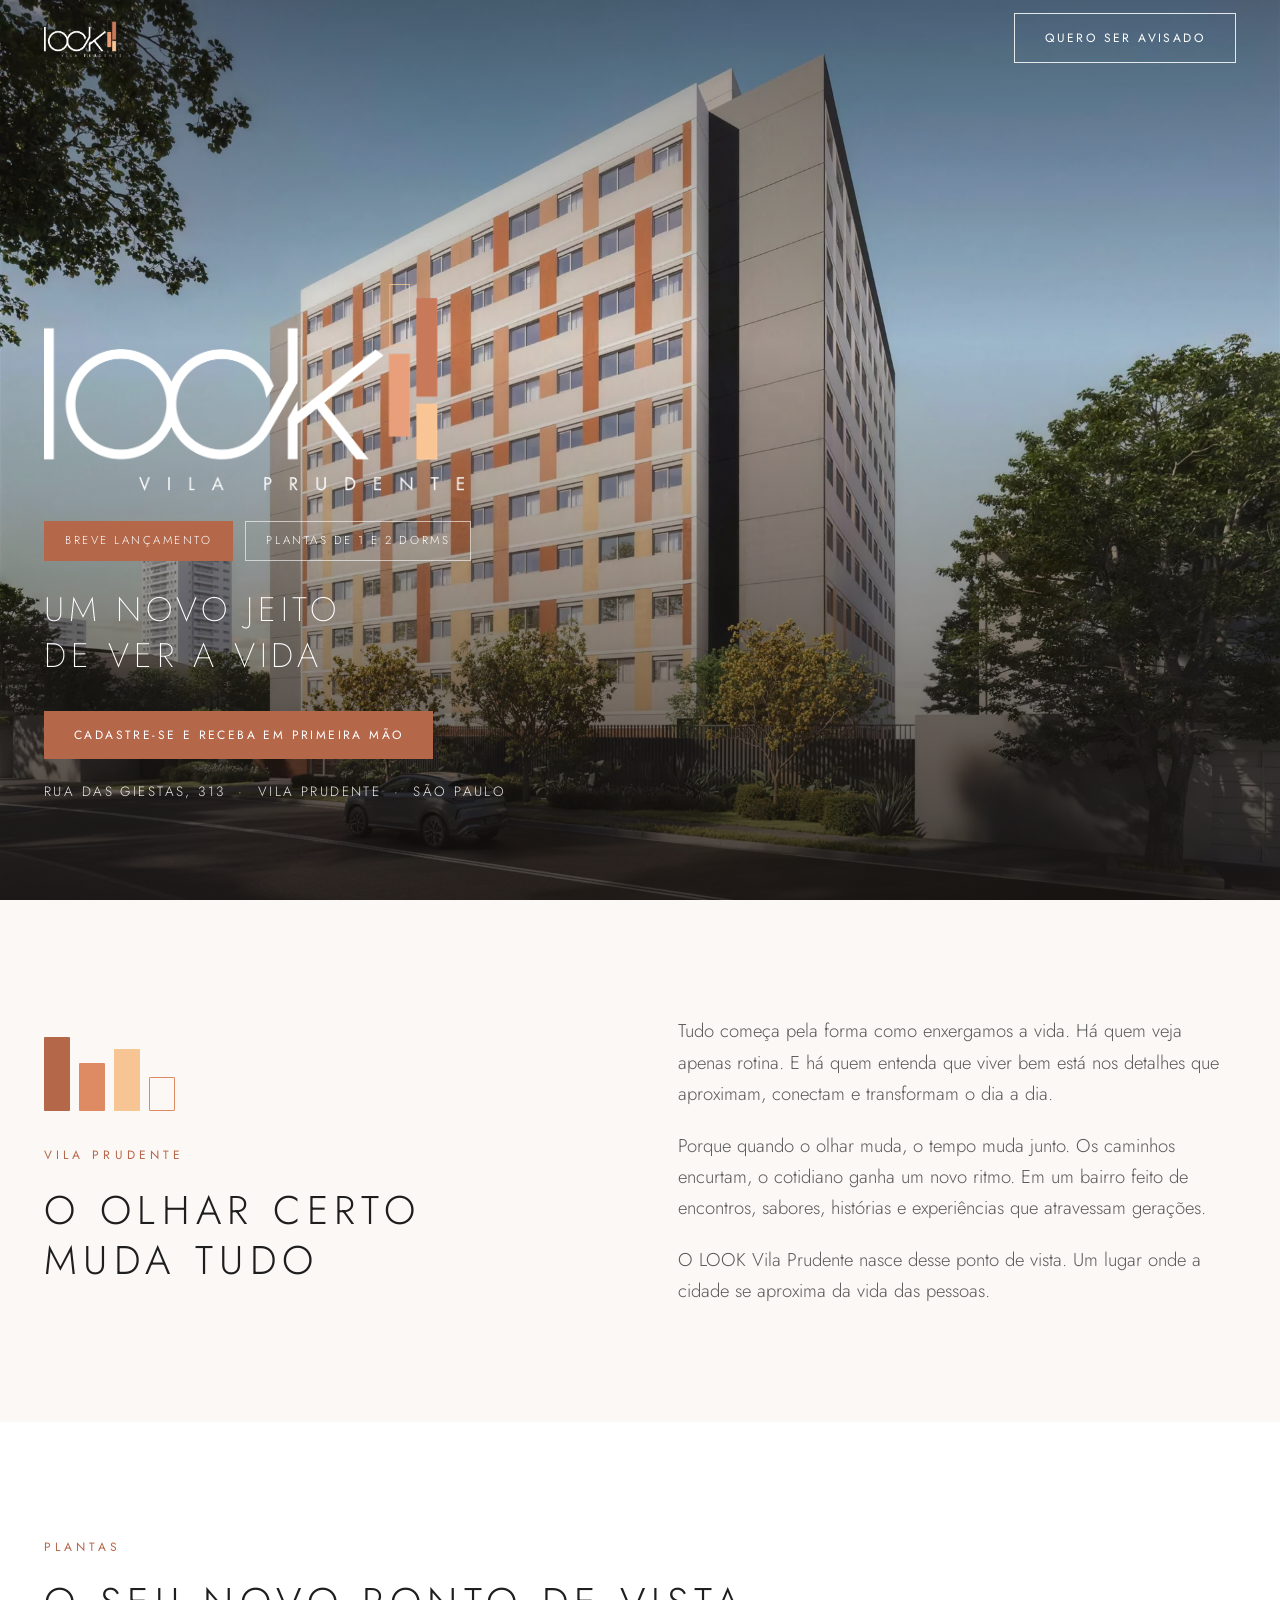
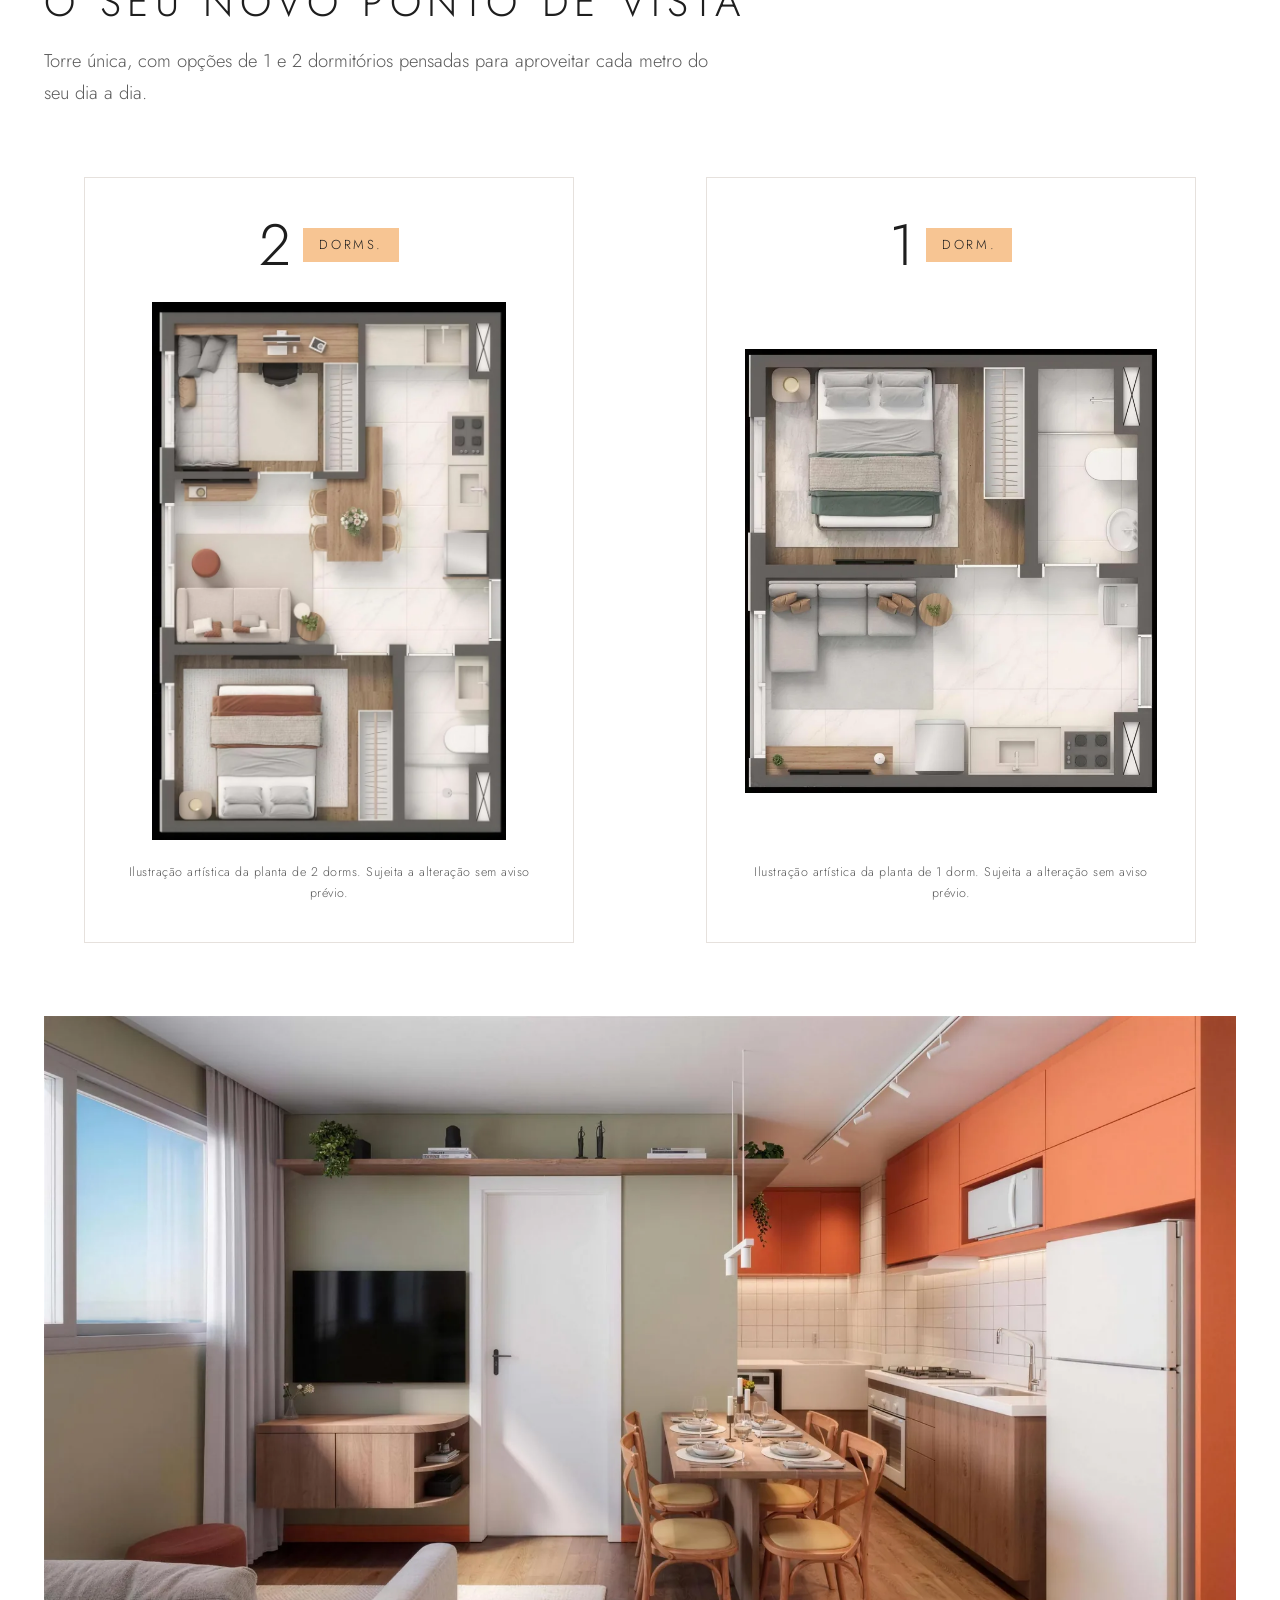
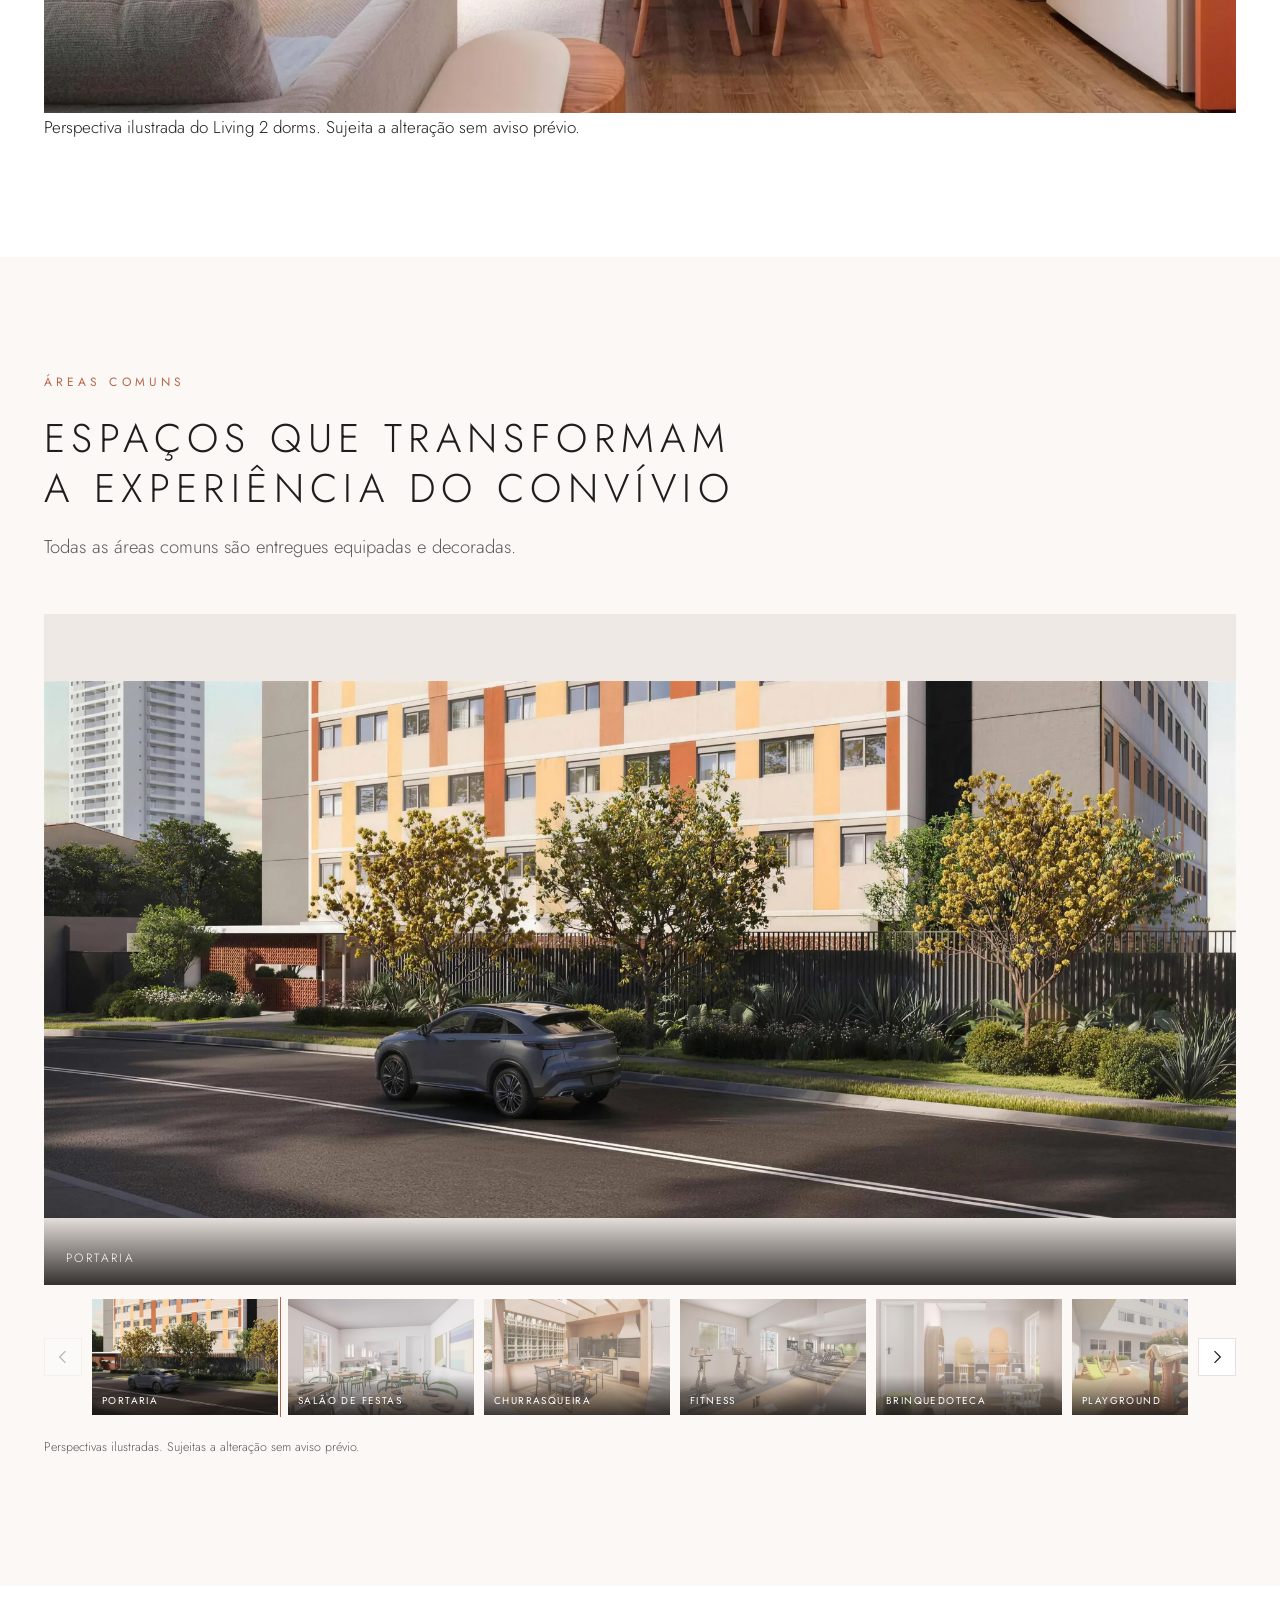
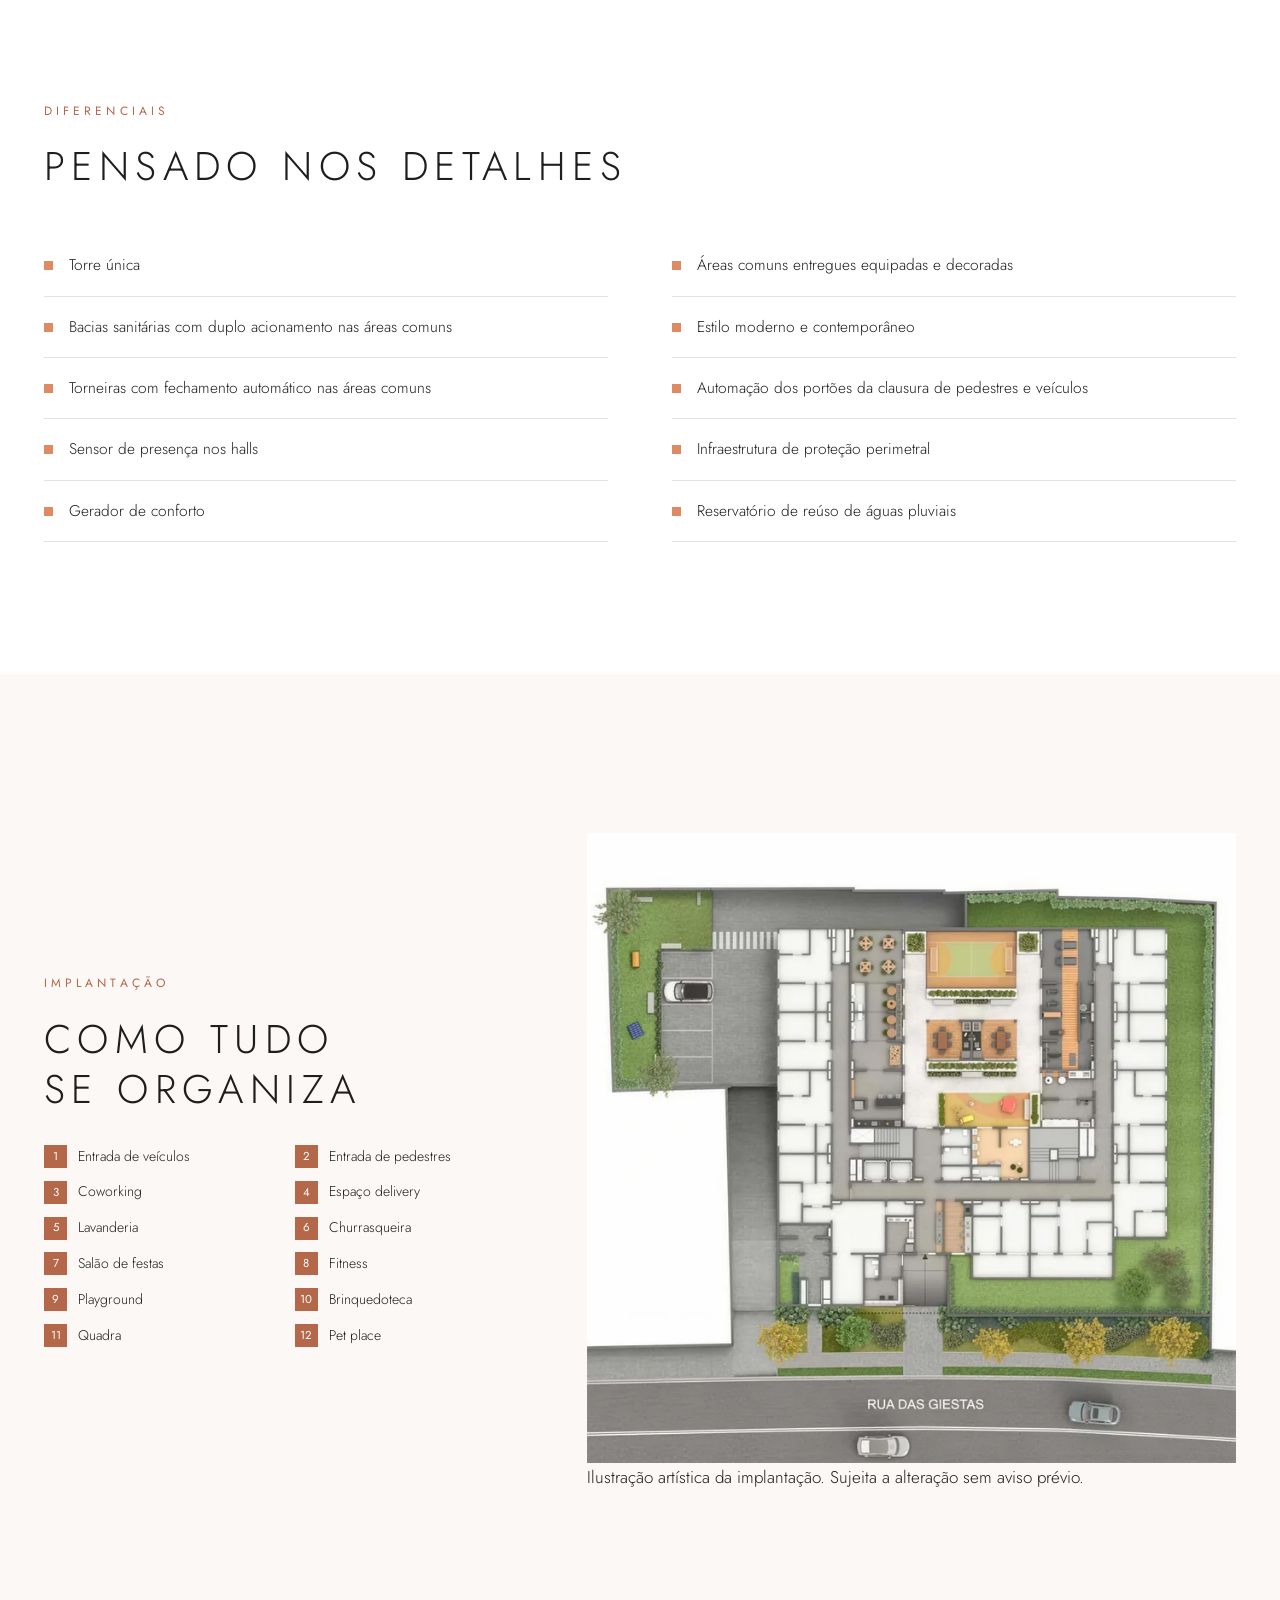
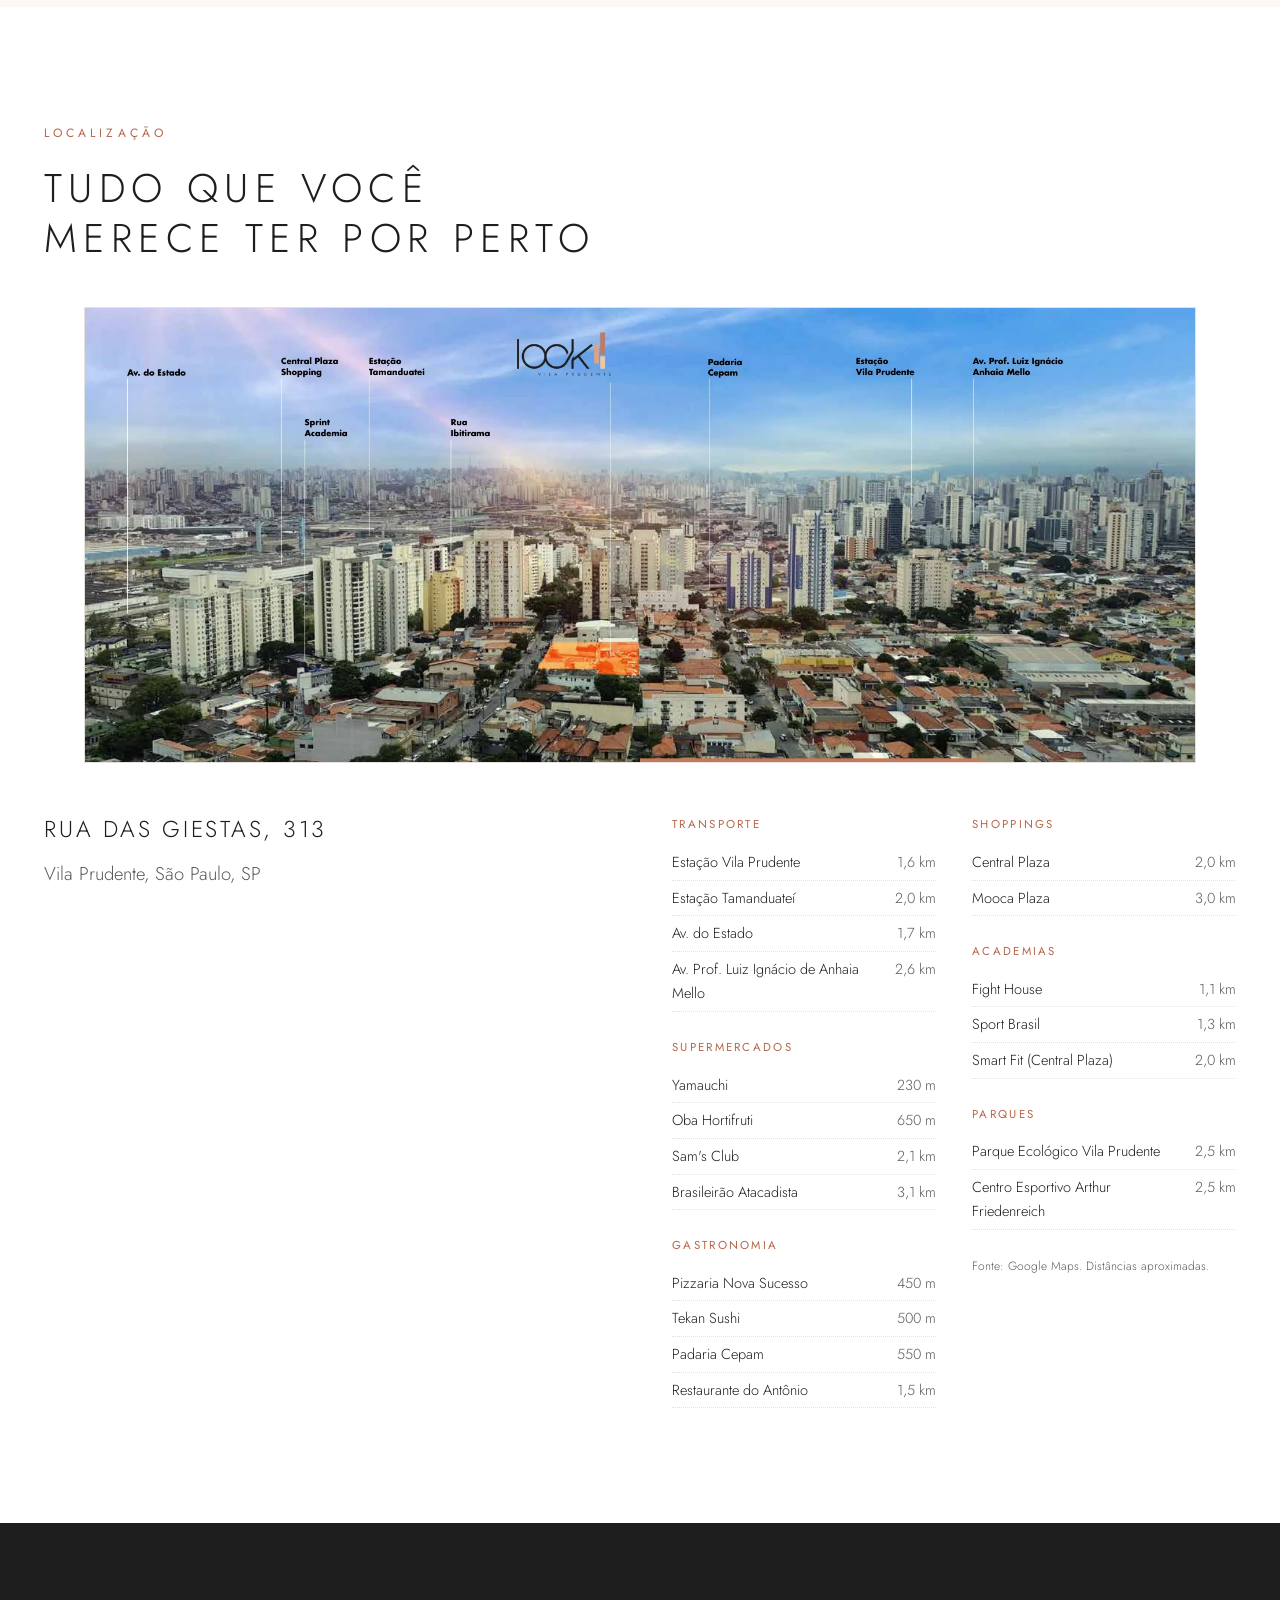
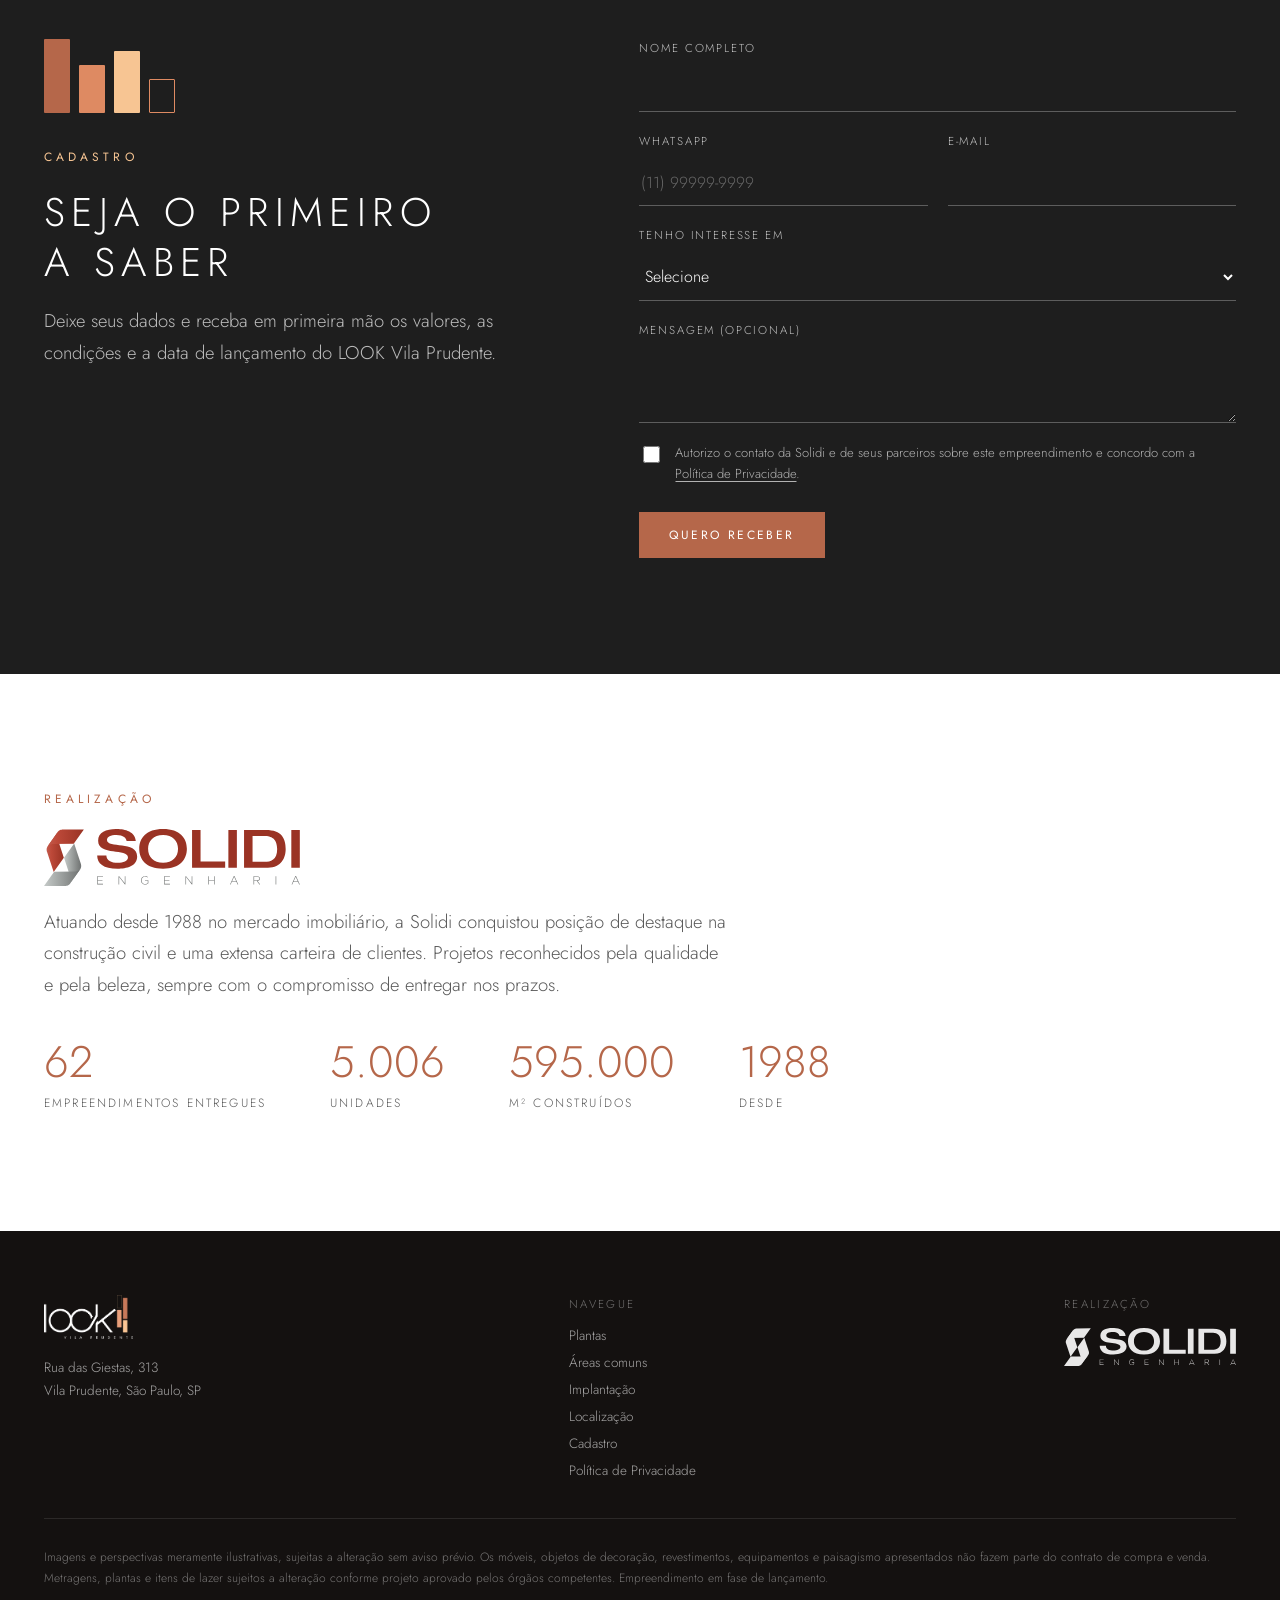
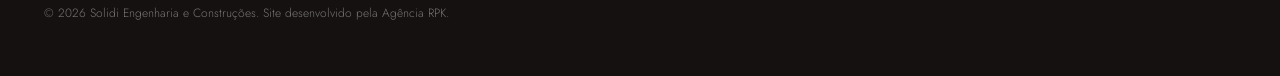
==== commit a67f8b8a: "Aerea de localizacao passa a ser a composicao do book, com os pins A imagem que estava no ar era so " ====
--- a/index.html
+++ b/index.html
@@ -106,8 +106,6 @@
       </figure>
     </div>
 
-    <p class="aviso-metragem reveal"><strong>Pendente:</strong> metragens das unidades. Assim que a Solidi enviar, entram aqui junto de cada planta.</p>
-
     <figure class="reveal" style="margin:56px 0 0">
       <img src="assets/img/living-2dorms-1920.webp"
            srcset="assets/img/living-2dorms-760.webp 760w, assets/img/living-2dorms-1200.webp 1200w, assets/img/living-2dorms-1920.webp 1920w"
@@ -249,7 +247,7 @@
     <figure class="aerea reveal" style="margin-top:44px">
       <img src="assets/img/aerea-localizacao-1920.webp"
            srcset="assets/img/aerea-localizacao-760.webp 760w, assets/img/aerea-localizacao-1200.webp 1200w, assets/img/aerea-localizacao-1920.webp 1920w"
-           sizes="100vw" alt="Foto aérea da região da Vila Prudente com a localização do empreendimento" width="1920" height="864" loading="lazy"
+           sizes="100vw" alt="Foto aérea da Vila Prudente com o terreno do LOOK em destaque e os pontos de referência do entorno: Av. do Estado, Central Plaza Shopping, Estação Tamanduateí, Sprint Academia, Rua Ibitirama, Padaria Cepam, Estação Vila Prudente e Av. Prof. Luiz Ignácio Anhaia Mello" width="1920" height="786" loading="lazy"
            data-full="assets/img/aerea-localizacao-1920.webp" style="cursor:zoom-in" id="img-aerea">
     </figure>
 
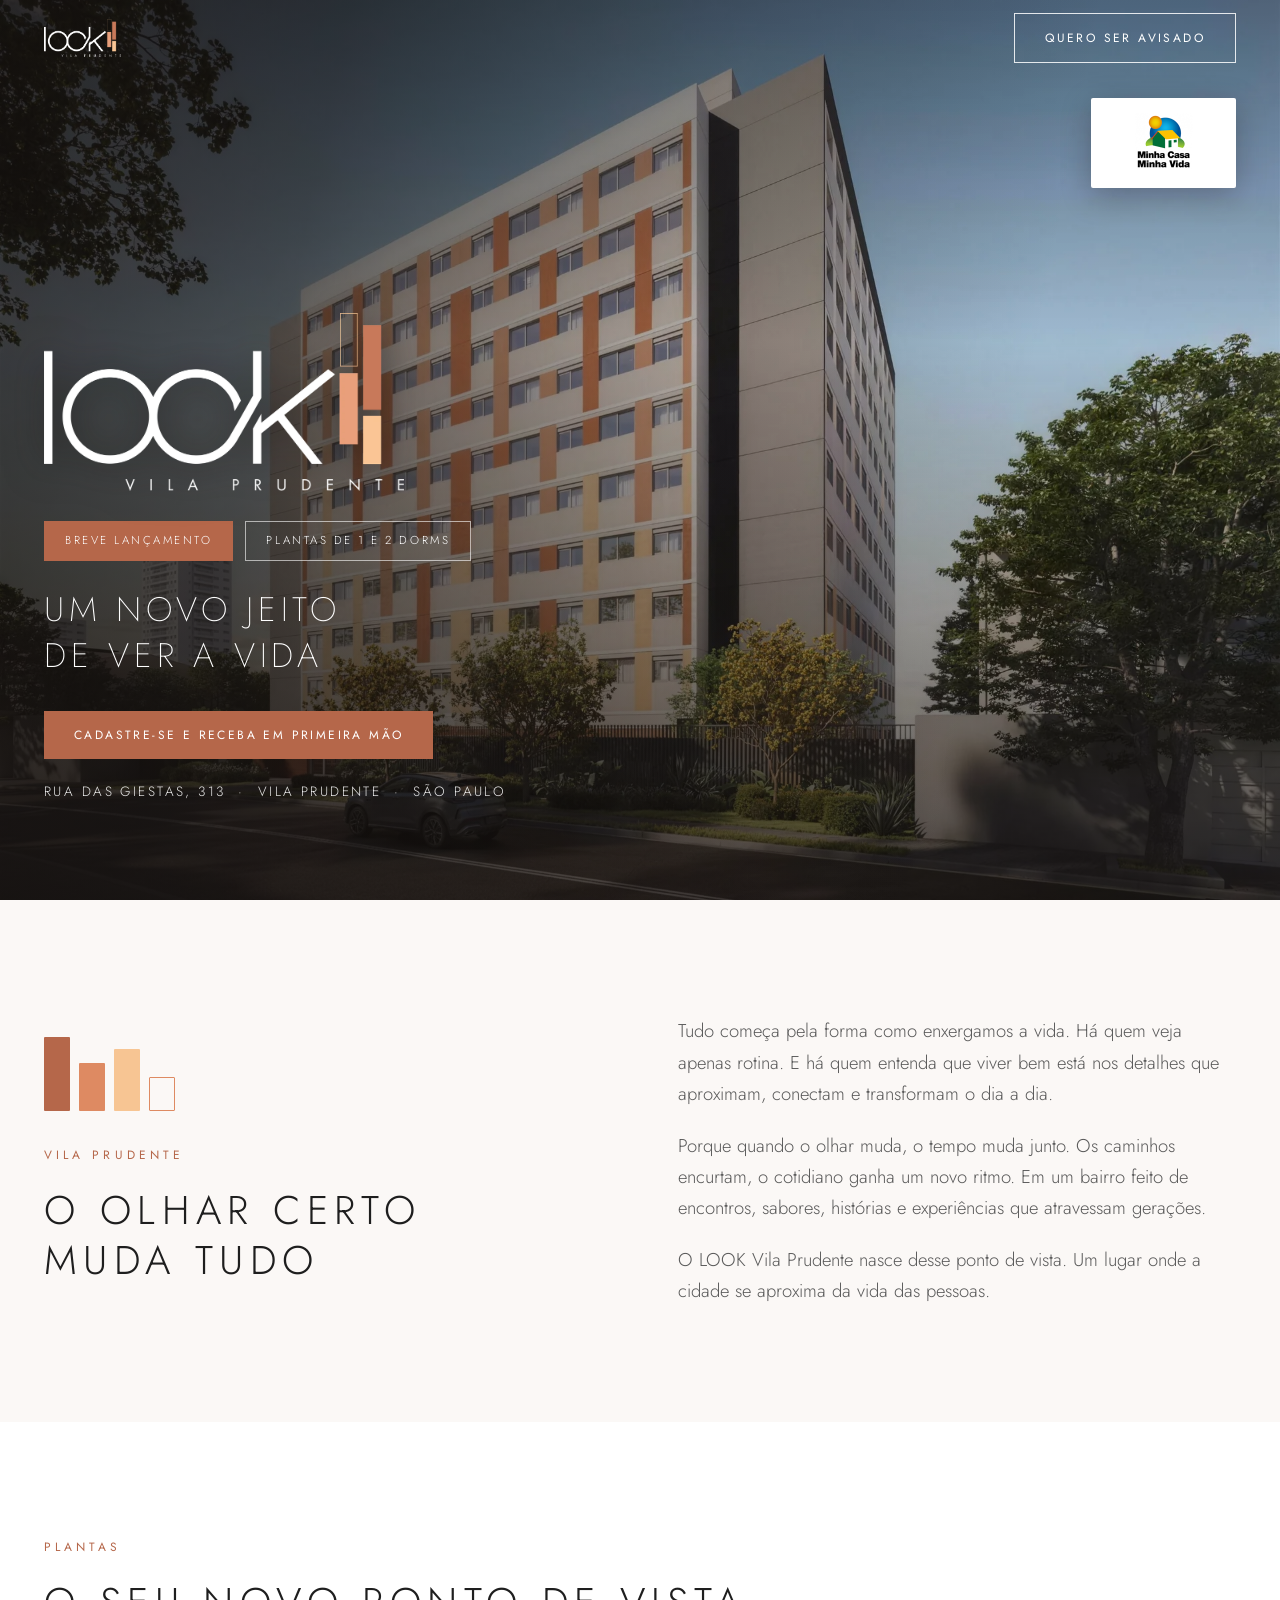
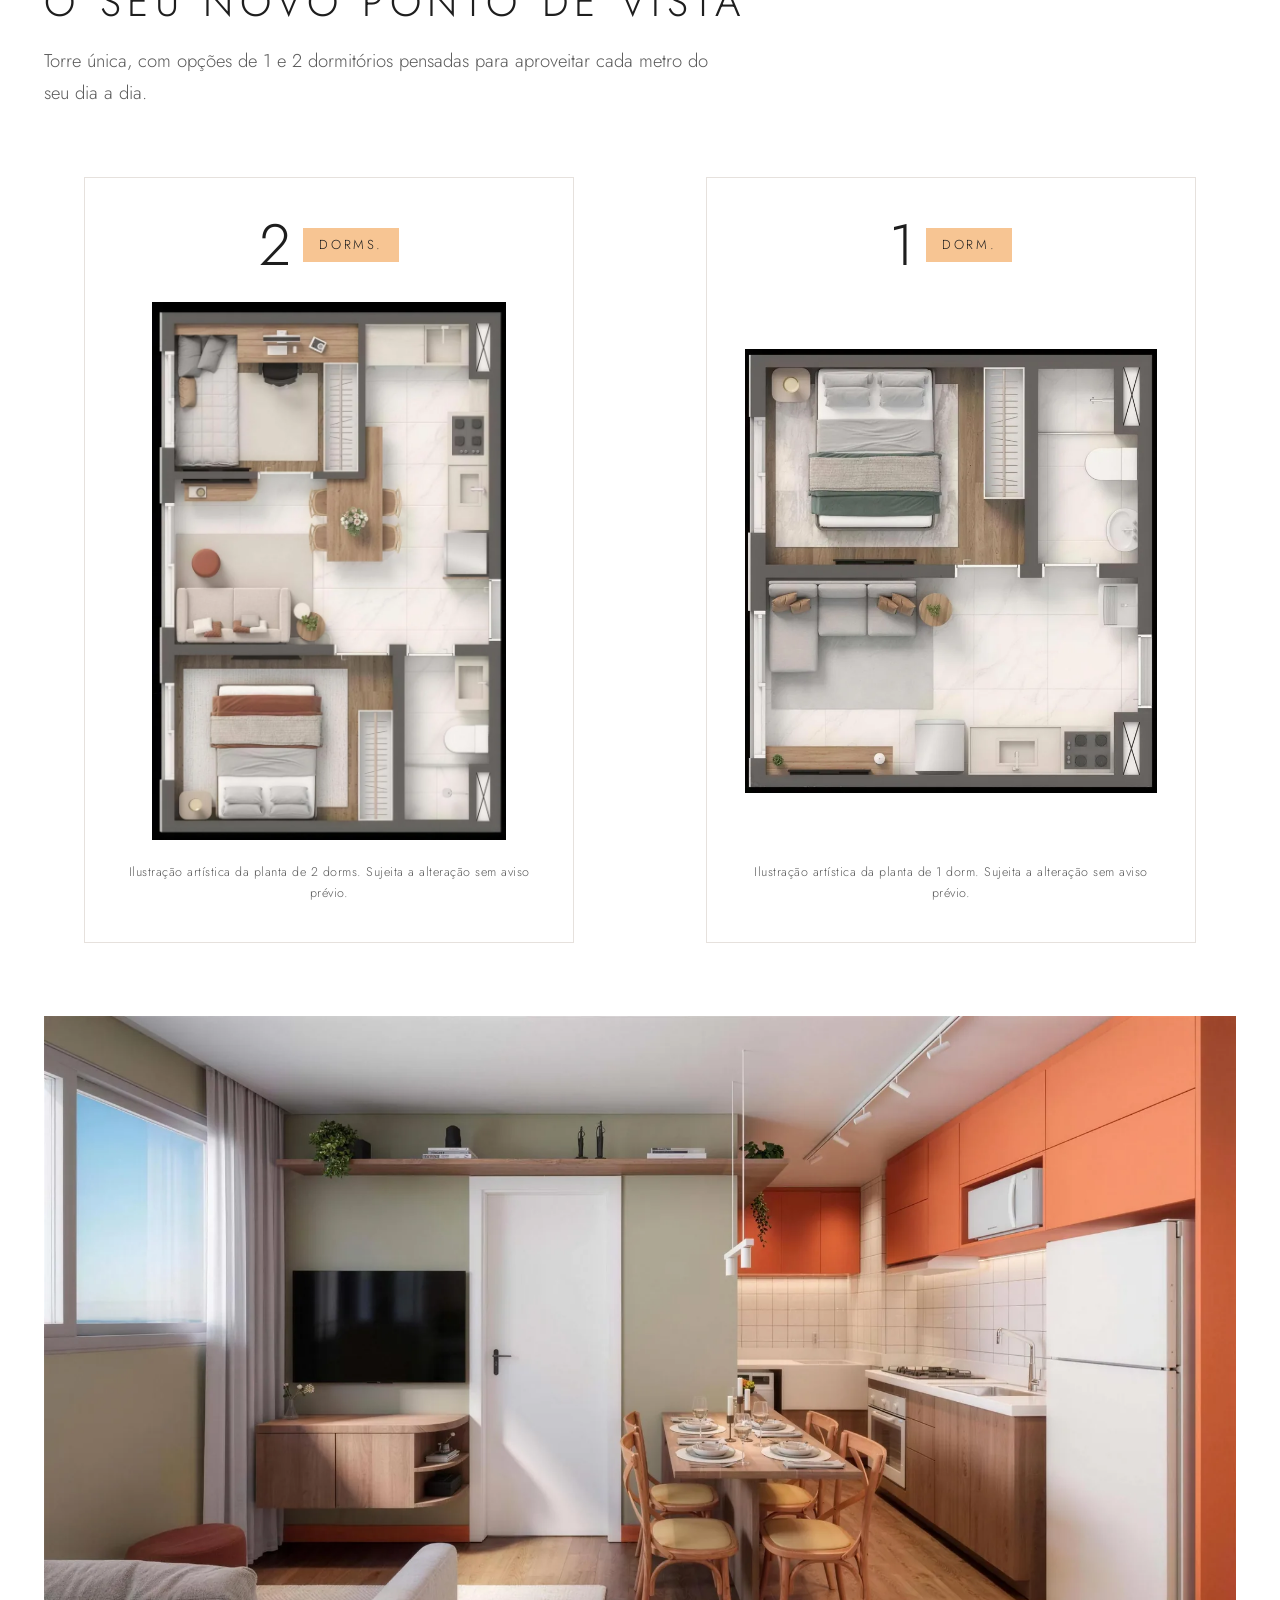
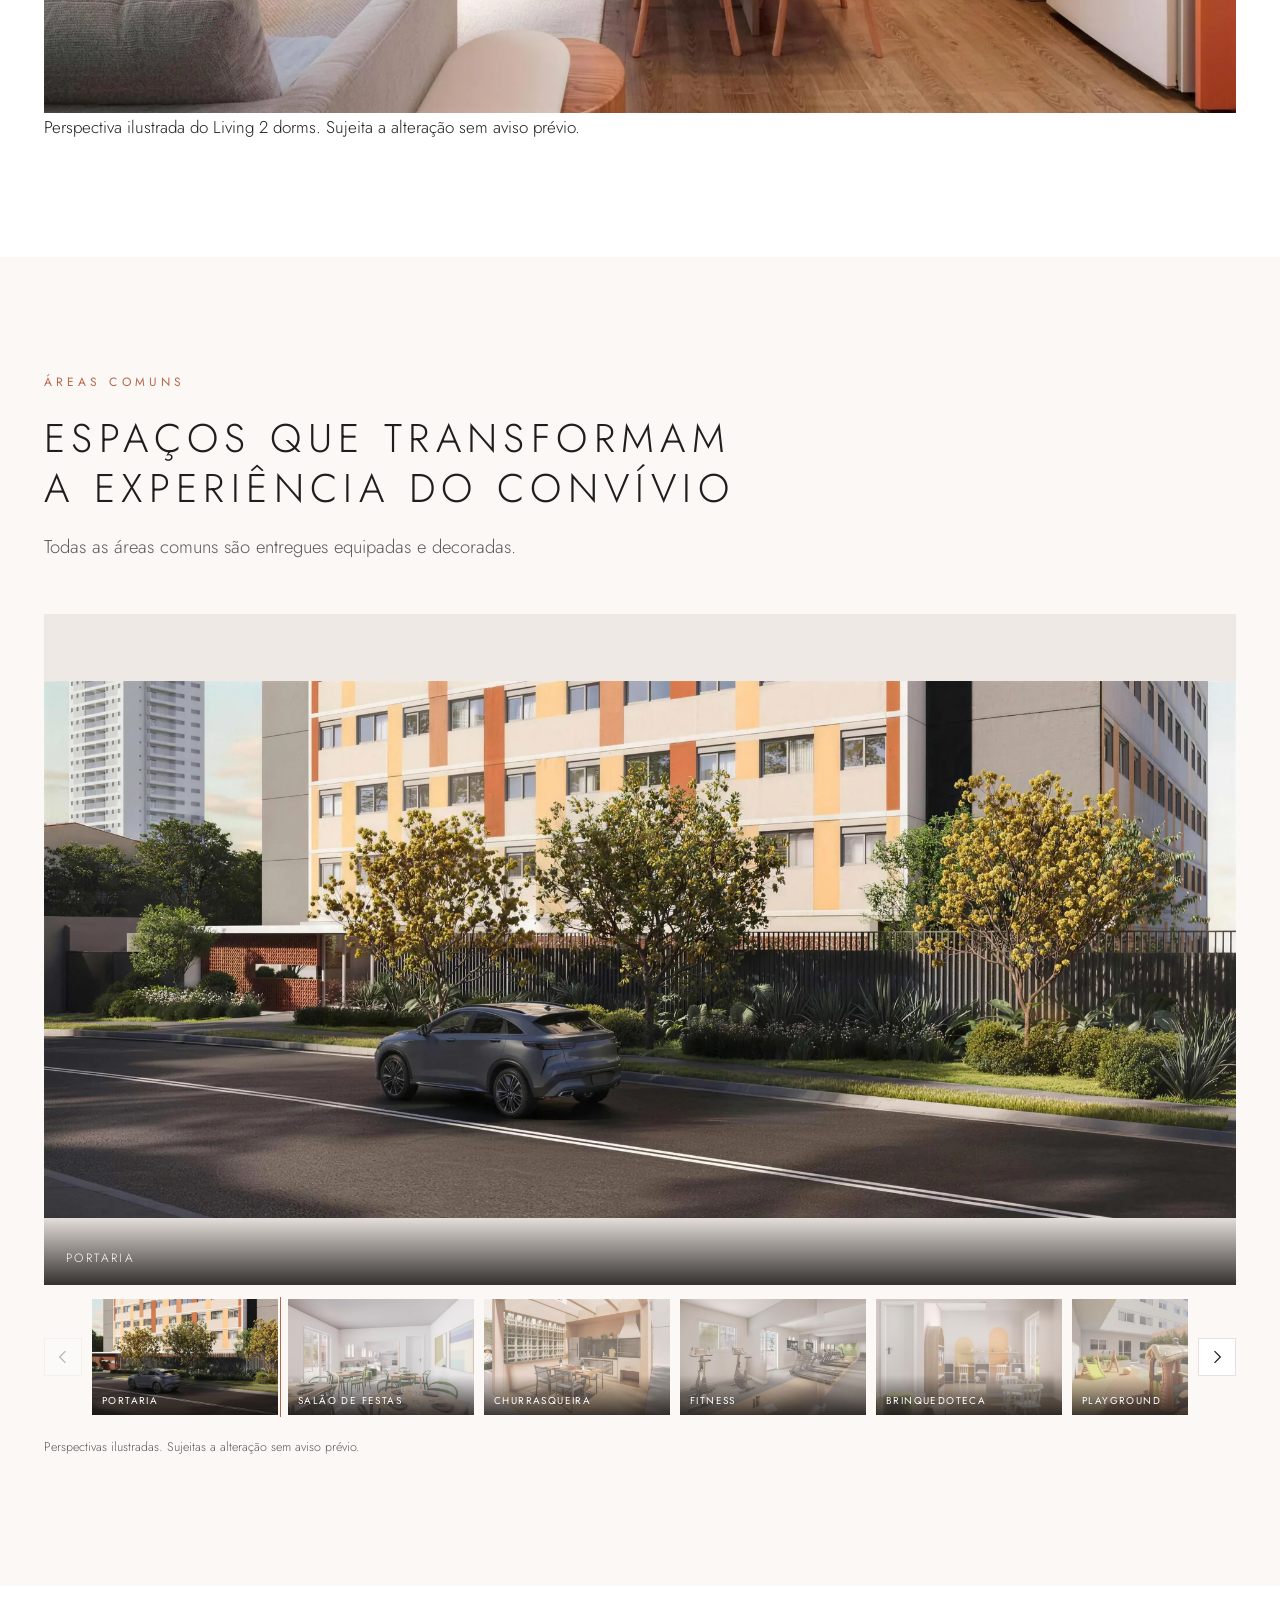
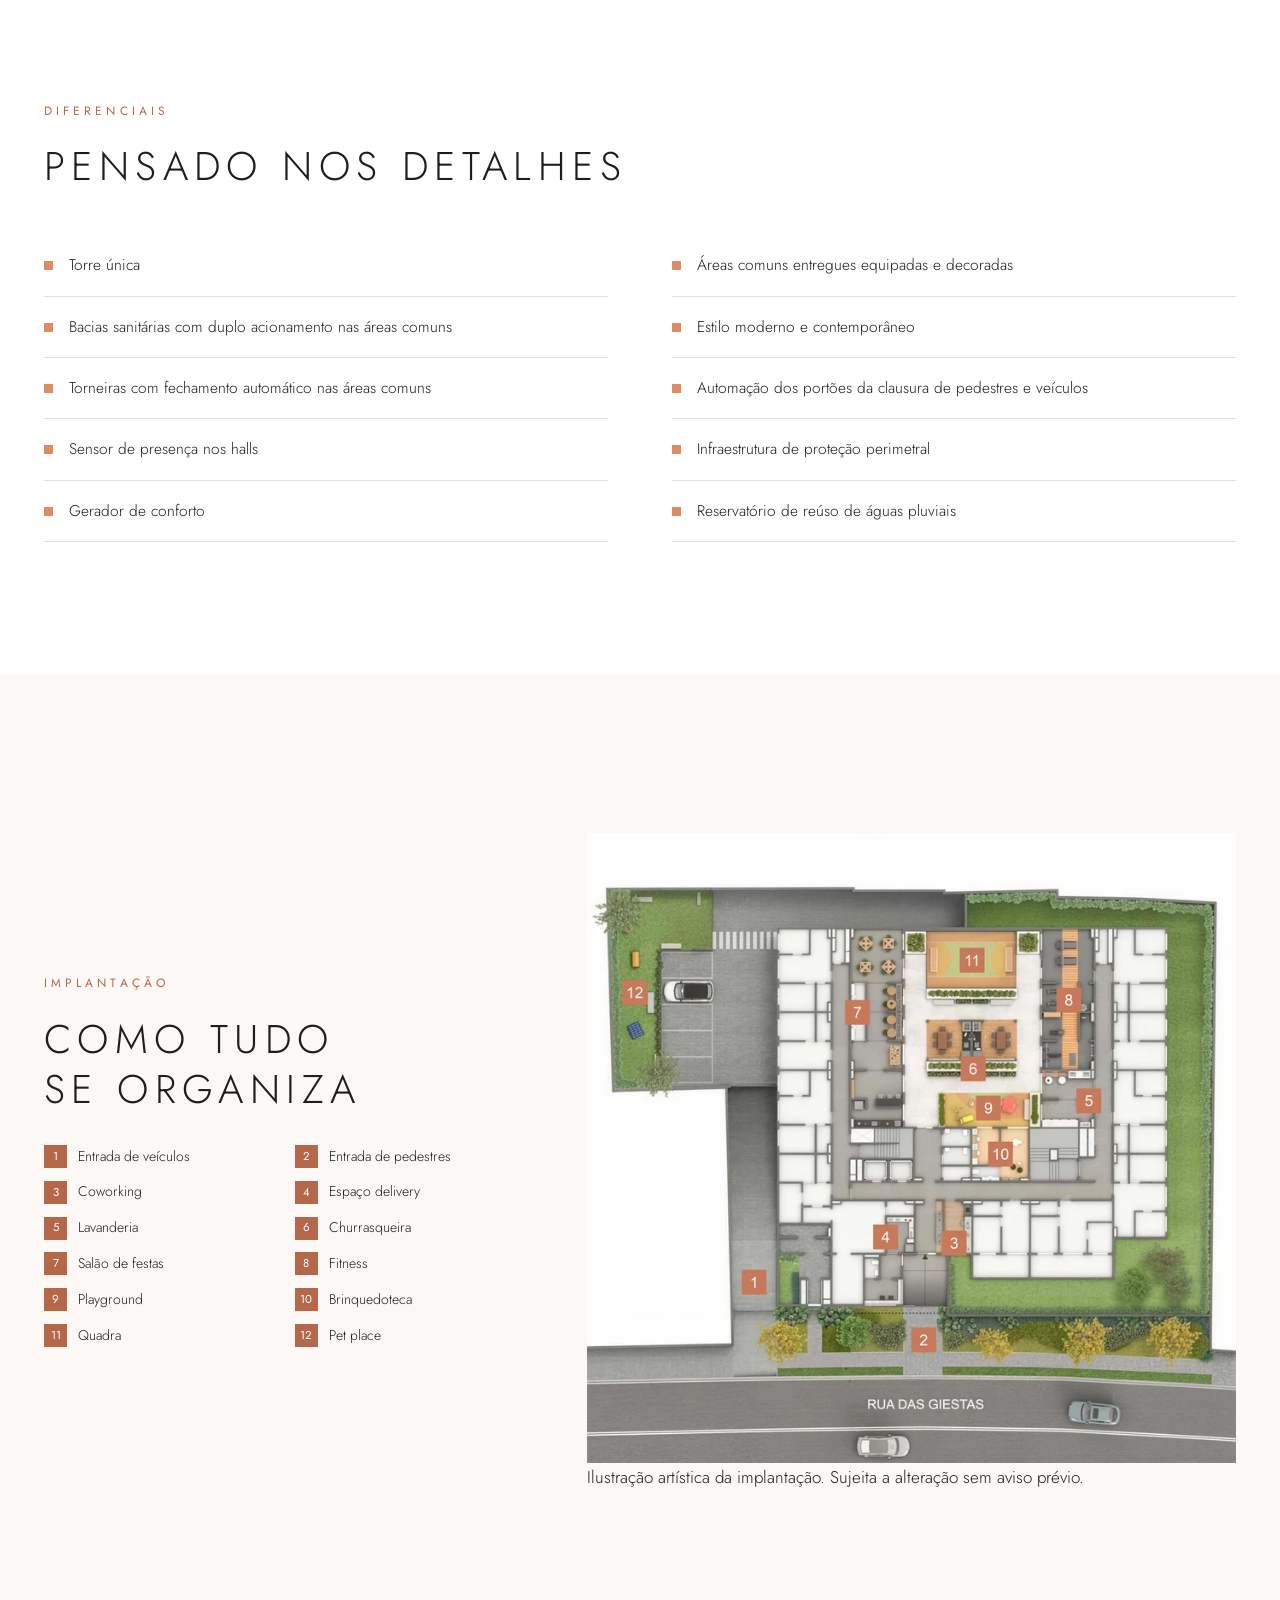
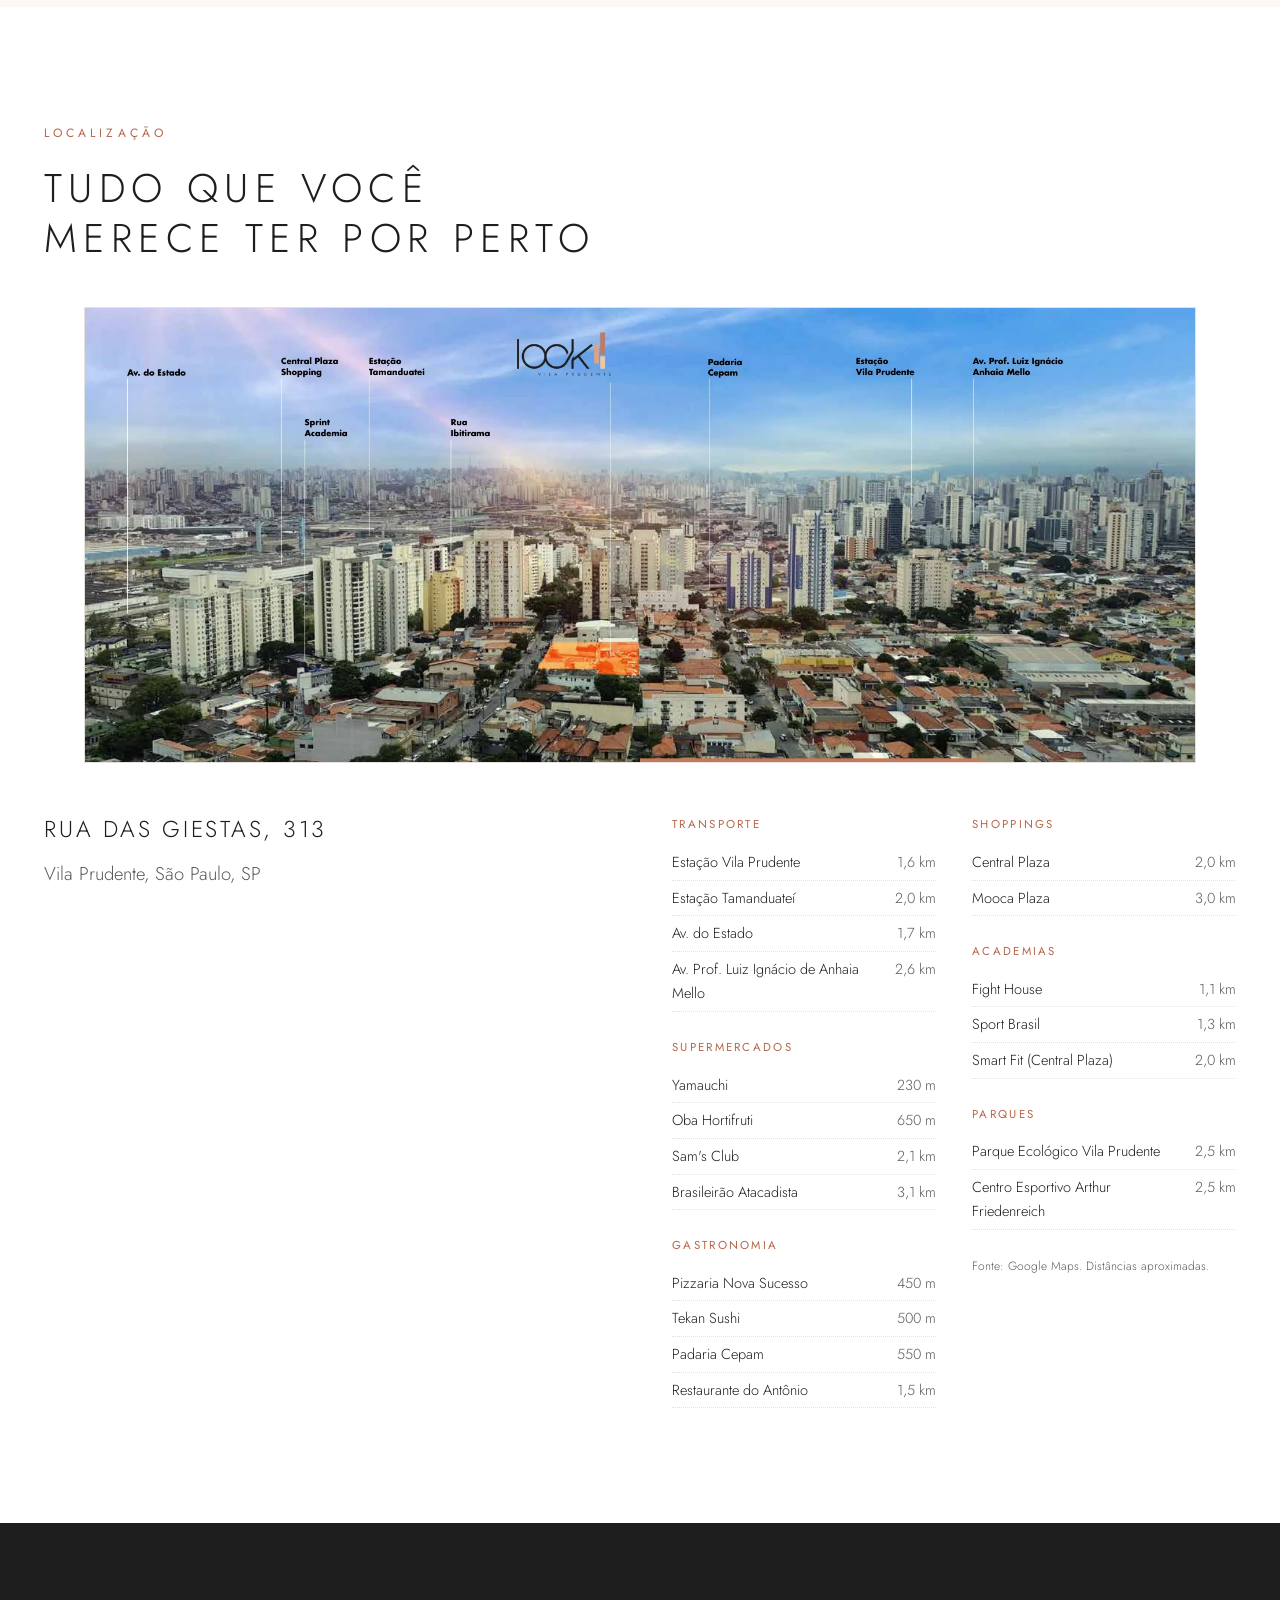
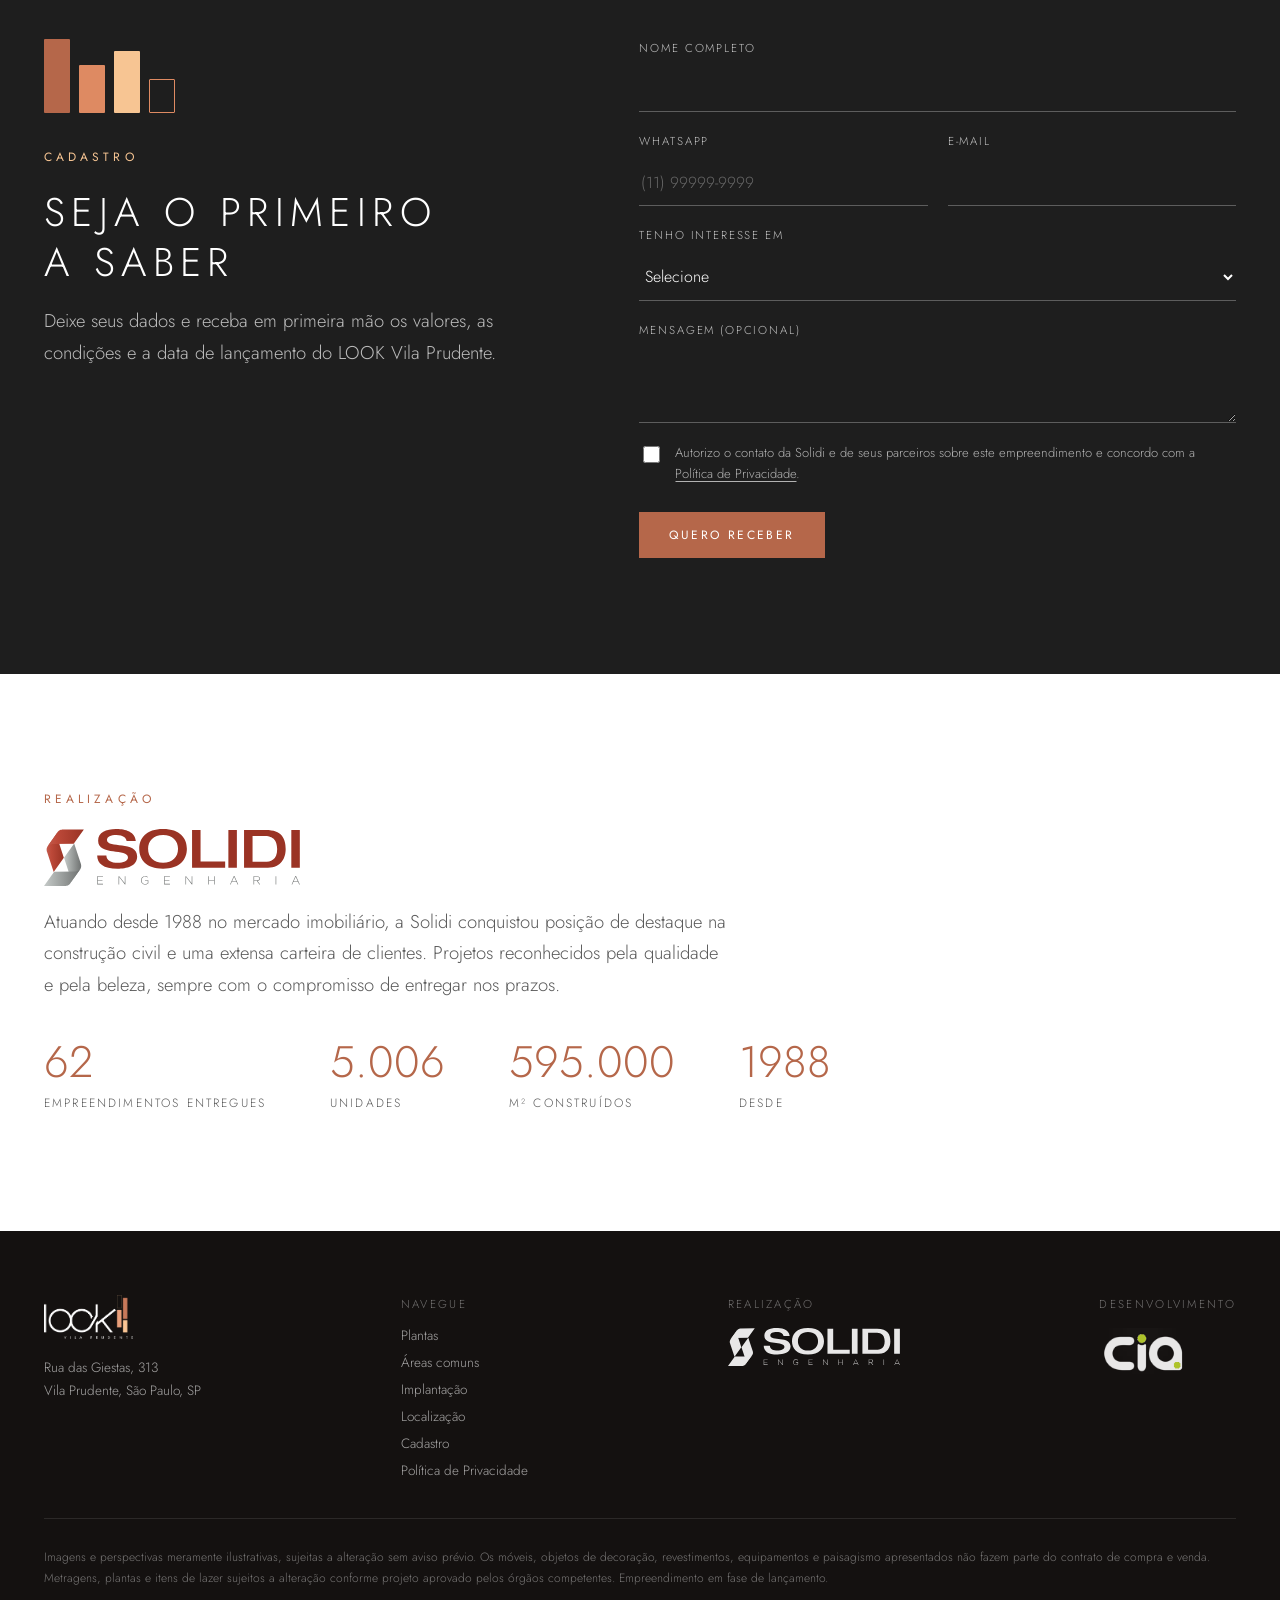
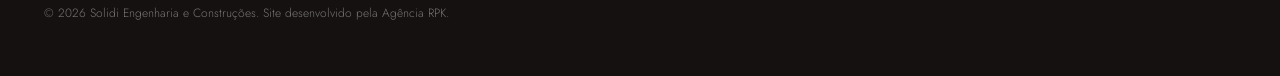
==== commit 6a8c2428: "Capa com selo MCMV e logo legivel, implantacao numerada, Cia360 no rodape Capa: o logo branco caia j" ====
--- a/index.html
+++ b/index.html
@@ -43,6 +43,13 @@
          srcset="assets/img/fachada-760.webp 760w, assets/img/fachada-1200.webp 1200w, assets/img/fachada-1920.webp 1920w"
          sizes="100vw" alt="Perspectiva ilustrada da fachada do LOOK Vila Prudente" width="1920" height="1409" fetchpriority="high">
   </div>
+  <div class="hero-topo">
+    <div class="container">
+      <div class="selo-mcmv">
+        <img src="assets/img/logo-mcmv.png" alt="Programa Minha Casa Minha Vida" width="230" height="136" loading="lazy">
+      </div>
+    </div>
+  </div>
   <div class="container">
     <img class="hero-logo" src="assets/img/logo-look-branco-900.webp" alt="LOOK Vila Prudente" width="900" height="445">
     <div class="hero-chamadas">
@@ -228,7 +235,7 @@
         <img src="assets/img/implantacao-1200.webp"
              srcset="assets/img/implantacao-760.webp 760w, assets/img/implantacao-1200.webp 1200w"
              sizes="(max-width:900px) 92vw, 55vw"
-             alt="Ilustração artística da implantação do LOOK Vila Prudente" width="1200" height="1166" loading="lazy"
+             alt="Ilustração artística da implantação do LOOK Vila Prudente, com os doze pontos numerados sobre a planta: 1 entrada de veículos, 2 entrada de pedestres, 3 coworking, 4 espaço delivery, 5 lavanderia, 6 churrasqueira, 7 salão de festas, 8 fitness, 9 playground, 10 brinquedoteca, 11 quadra e 12 pet place" width="1200" height="1165" loading="lazy"
              data-full="assets/img/implantacao-1920.webp" style="cursor:zoom-in" id="img-implant">
         <figcaption class="obs">Ilustração artística da implantação. Sujeita a alteração sem aviso prévio.</figcaption>
       </figure>
@@ -413,6 +420,12 @@
           <img class="logo-solidi-rodape" src="assets/img/logo-solidi-branco.svg" alt="Solidi Engenharia e Construções" width="217" height="48" loading="lazy">
         </a>
       </div>
+      <div>
+        <p style="margin:0 0 14px;color:rgba(255,255,255,.4);font-size:11.5px;letter-spacing:.2em;text-transform:uppercase">Desenvolvimento</p>
+        <a href="https://ciadom2.com.br/" target="_blank" rel="noopener" aria-label="Cia360">
+          <img class="logo-cia-rodape" src="assets/img/logo-cia360-branco.png" alt="Cia360" width="120" height="68" loading="lazy">
+        </a>
+      </div>
     </div>
     <p class="disc">
       Imagens e perspectivas meramente ilustrativas, sujeitas a alteração sem aviso prévio. Os móveis, objetos de decoração, revestimentos, equipamentos e paisagismo apresentados não fazem parte do contrato de compra e venda. Metragens, plantas e itens de lazer sujeitos a alteração conforme projeto aprovado pelos órgãos competentes. Empreendimento em fase de lançamento.
--- a/assets/css/style.css
+++ b/assets/css/style.css
@@ -92,10 +92,21 @@
 .hero-bg img{width:100%;height:100%;object-fit:cover;object-position:center 60%}
 .hero-bg::after{
   content:'';position:absolute;inset:0;
-  background:linear-gradient(180deg,rgba(20,16,14,.45) 0%,rgba(20,16,14,.12) 38%,rgba(20,16,14,.78) 100%)
+  background:
+    linear-gradient(101deg,rgba(20,16,14,.76) 0%,rgba(20,16,14,.62) 24%,rgba(20,16,14,.24) 52%,rgba(20,16,14,0) 76%),
+    linear-gradient(180deg,rgba(20,16,14,.42) 0%,rgba(20,16,14,.10) 38%,rgba(20,16,14,.72) 100%)
 }
 .hero .container{position:relative;z-index:2}
-.hero-logo{width:min(420px,74vw);margin-bottom:30px}
+.hero-logo{width:min(360px,66vw);margin-bottom:30px;filter:drop-shadow(0 2px 18px rgba(20,16,14,.55))}
+
+/* selo do programa, canto superior direito da capa */
+.hero-topo{position:absolute;left:0;right:0;top:calc(var(--header-h) + 22px);z-index:3}
+.hero-topo .container{display:flex;justify-content:flex-end}
+.selo-mcmv{
+  background:#fff;padding:11px 15px;border-radius:2px;
+  box-shadow:0 8px 30px rgba(20,16,14,.28)
+}
+.selo-mcmv img{width:clamp(94px,9vw,118px);height:auto;display:block}
 .hero-chamadas{display:flex;flex-wrap:wrap;gap:12px;margin-bottom:26px}
 .tag{
   padding:9px 20px;border:1px solid rgba(255,255,255,.6);
@@ -131,10 +142,6 @@
 }
 .planta .cab{margin-bottom:28px}
 .planta .obs{font-size:12.5px;color:var(--tinta-suave);margin-top:22px;letter-spacing:.04em}
-.aviso-metragem{
-  margin-top:34px;padding:16px 20px;background:var(--pessego-claro);
-  font-size:13.5px;letter-spacing:.03em;color:#7a4a33
-}
 
 /* ---------- galeria areas comuns ---------- */
 .galeria{margin-top:52px}
@@ -287,7 +294,9 @@
 .rodape-topo{display:flex;justify-content:space-between;gap:34px;flex-wrap:wrap;align-items:flex-start;padding-bottom:34px;border-bottom:1px solid rgba(255,255,255,.1)}
 .rodape img{height:44px;width:auto}
 .rodape .logo-solidi-rodape{height:auto;width:172px;opacity:.9;transition:opacity .25s}
-.rodape a:hover .logo-solidi-rodape{opacity:1}
+.rodape .logo-cia-rodape{height:auto;width:88px;opacity:.9;transition:opacity .25s}
+.rodape a:hover .logo-solidi-rodape,
+.rodape a:hover .logo-cia-rodape{opacity:1}
 .rodape .disc{font-size:12px;line-height:1.75;margin-top:28px;color:rgba(255,255,255,.42);max-width:100%}
 .rodape a:hover{color:#fff}
 
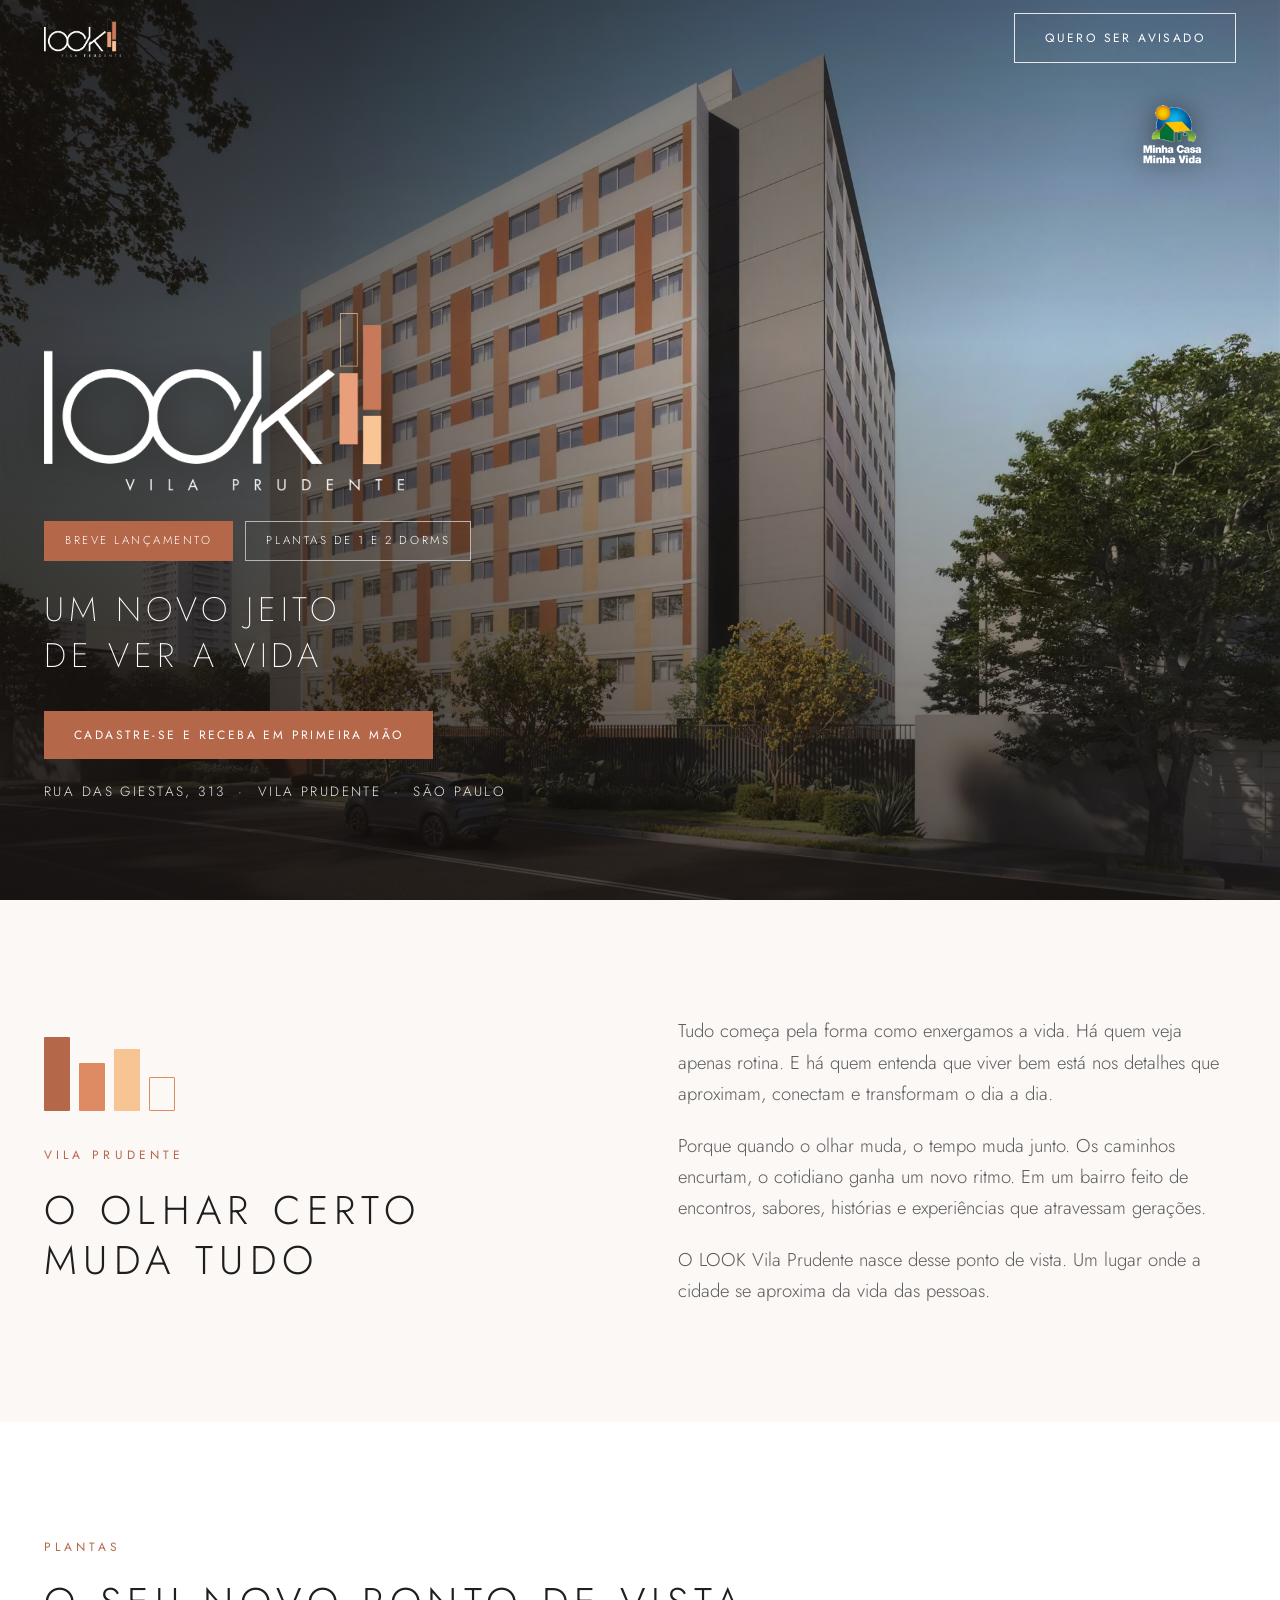
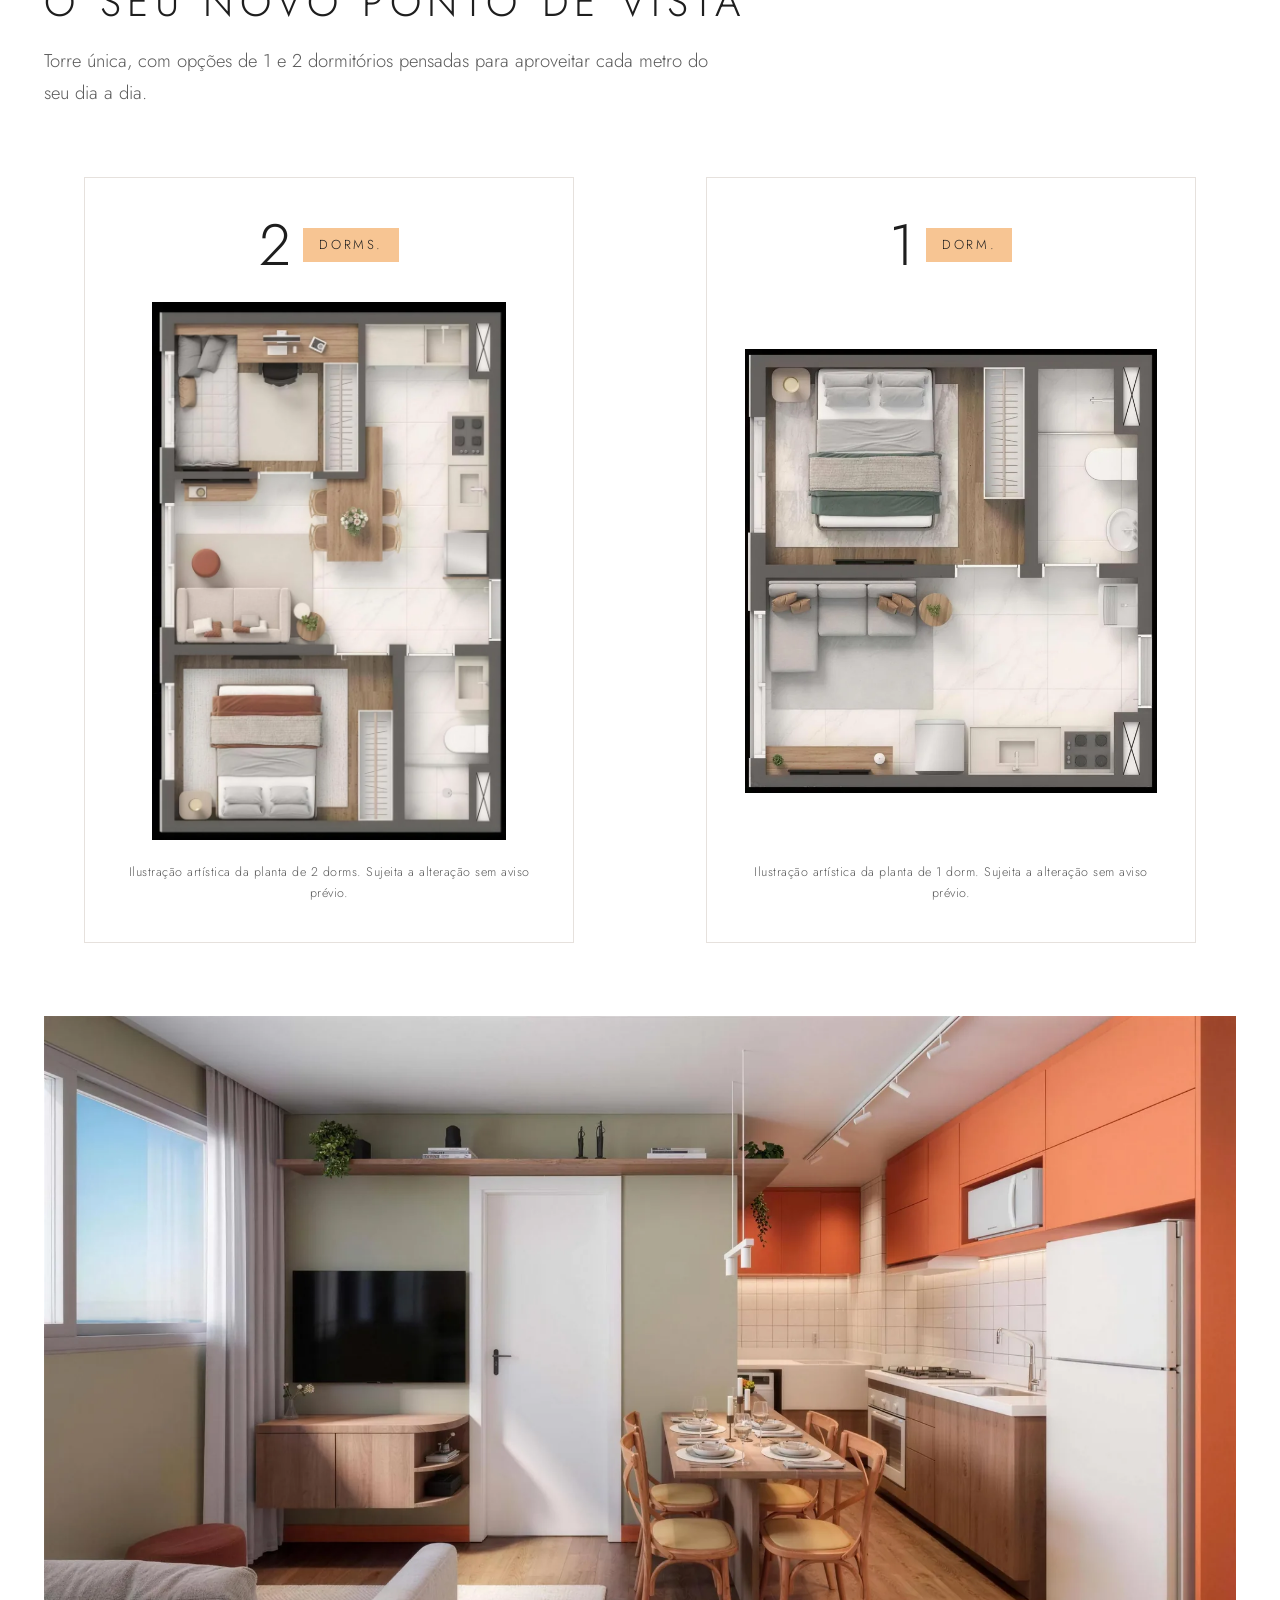
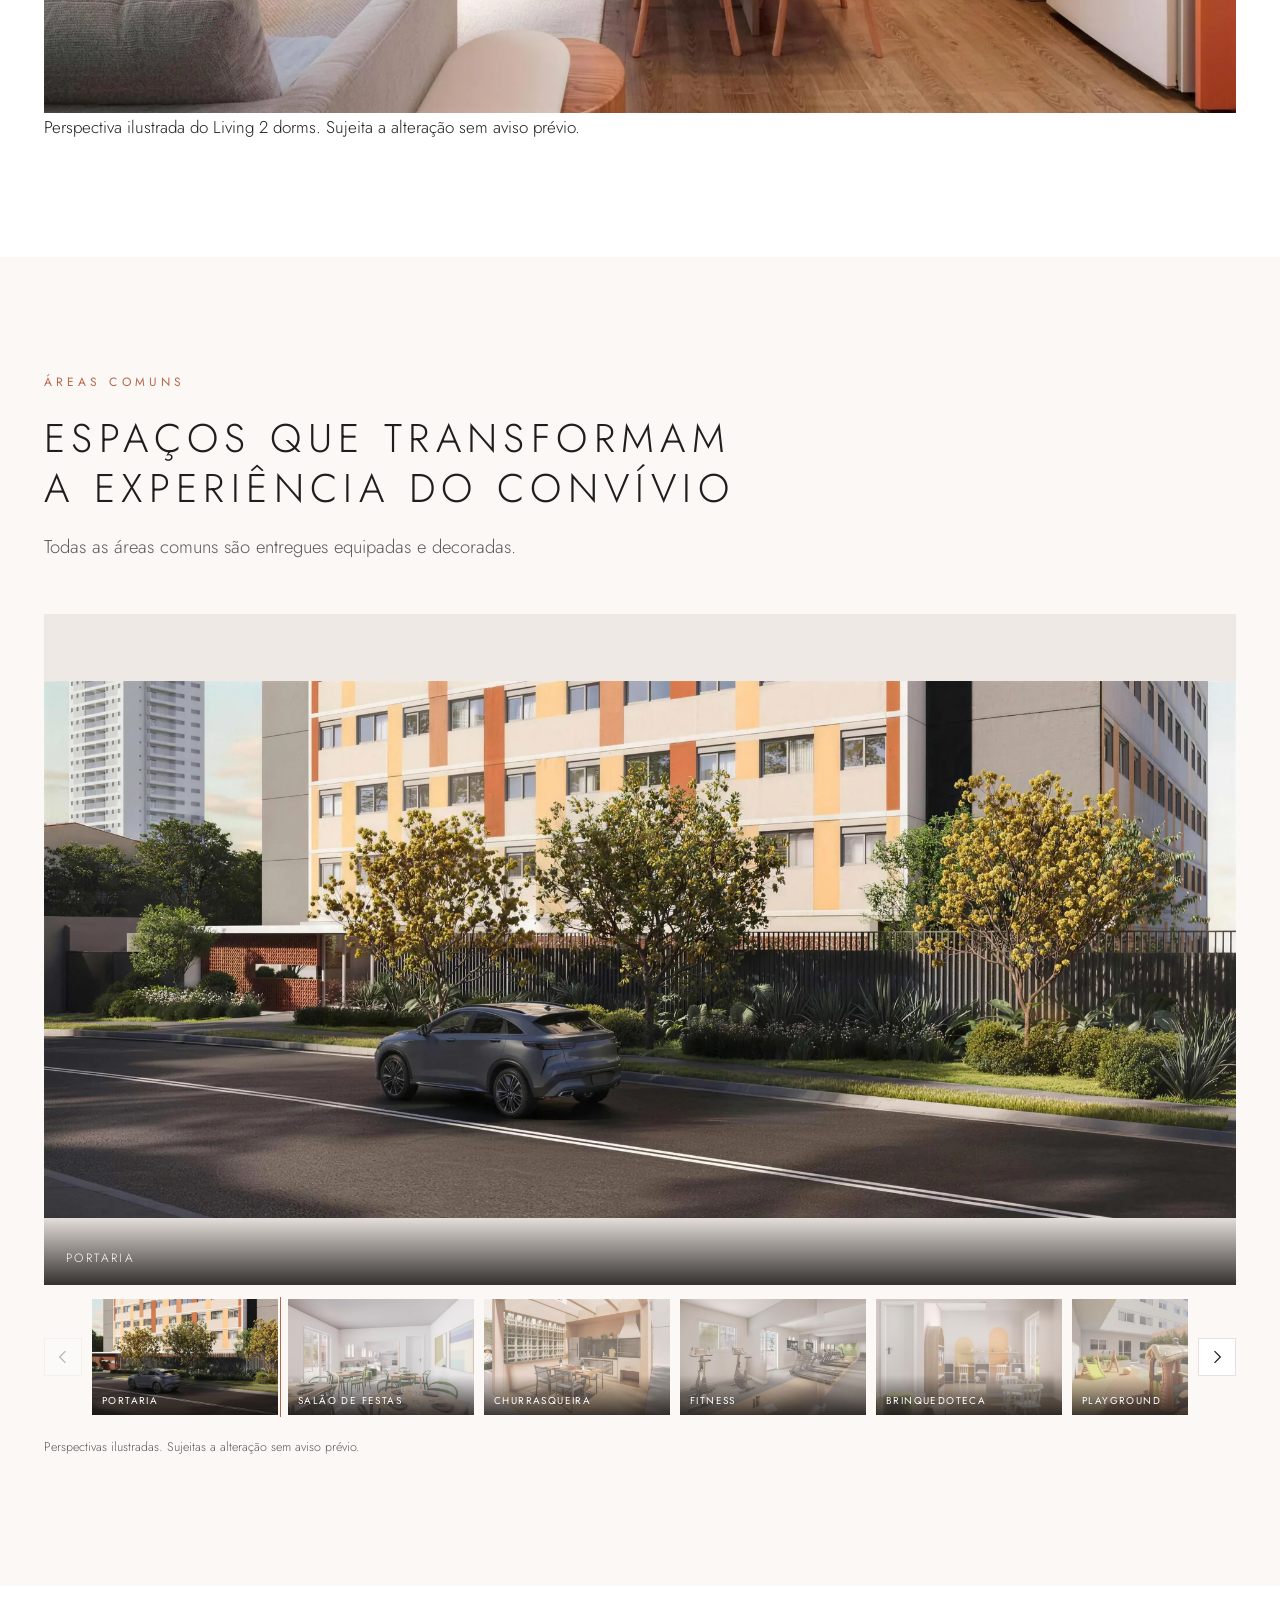
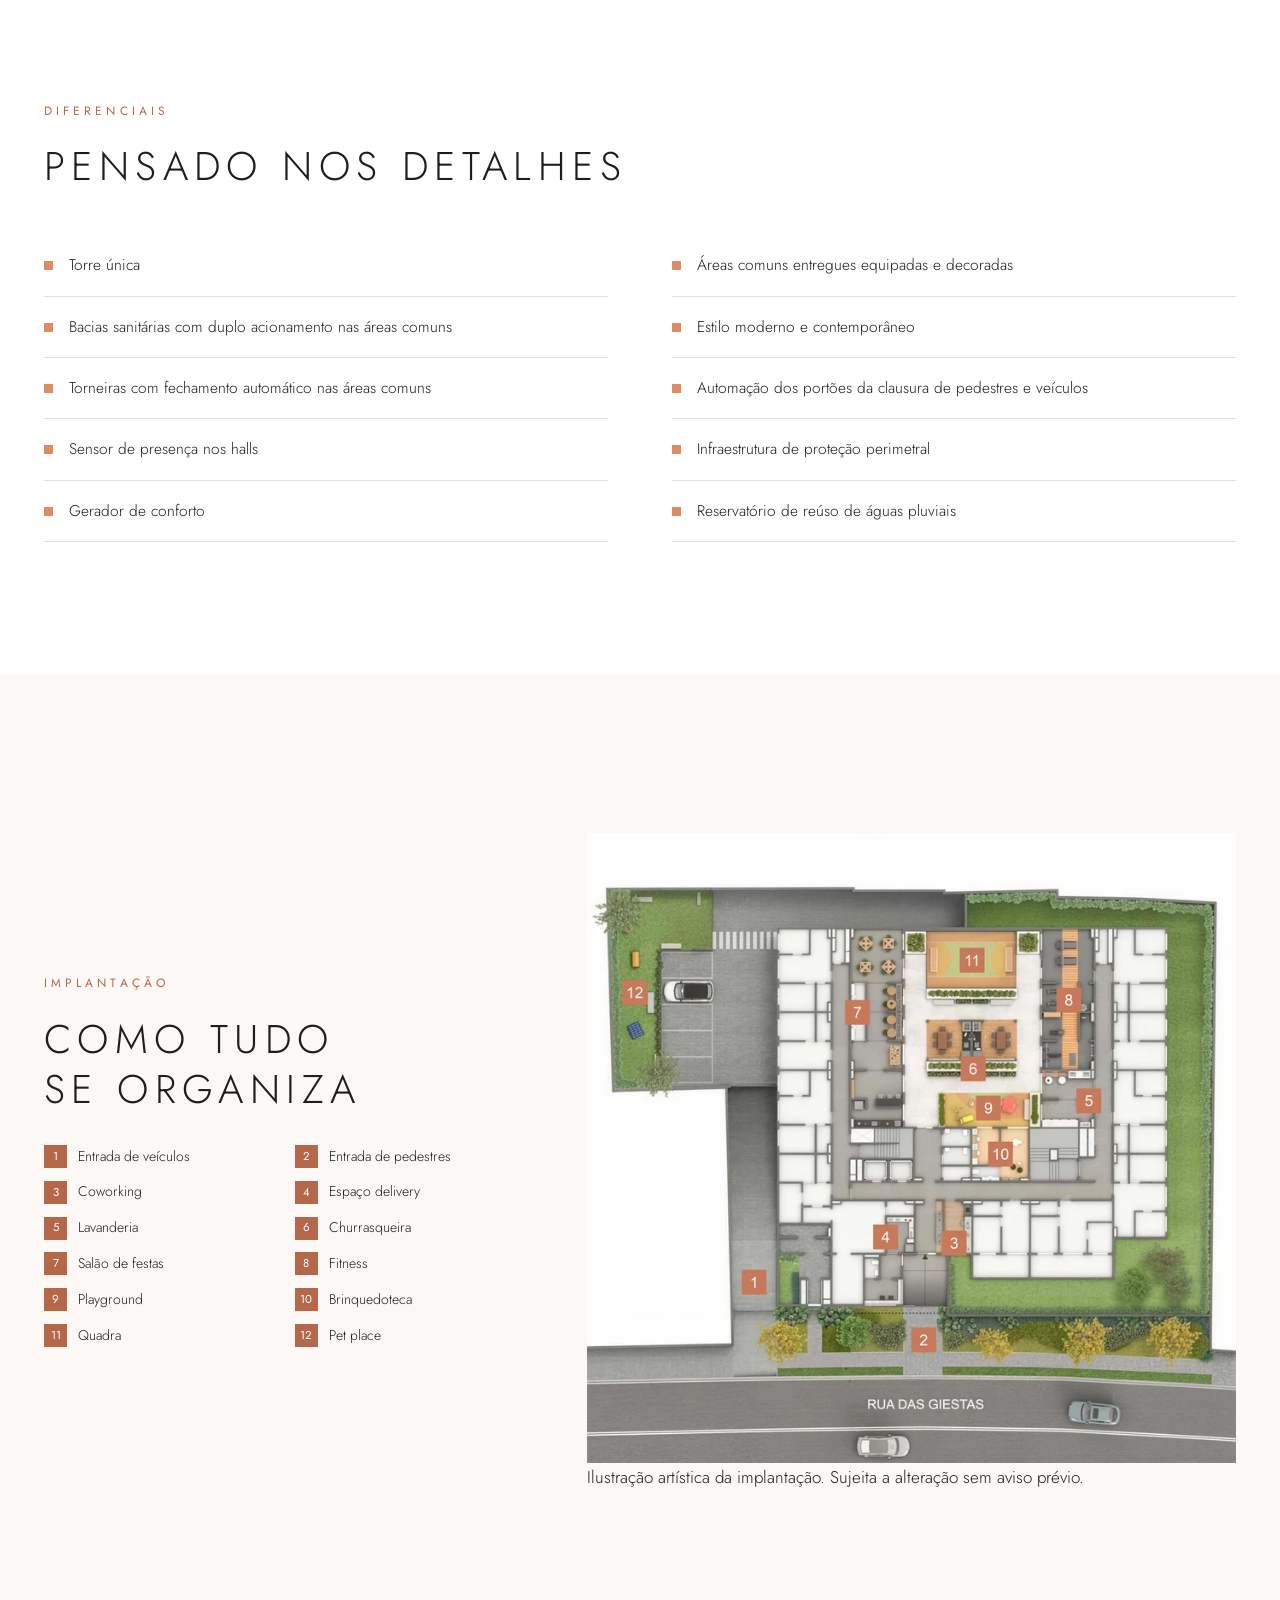
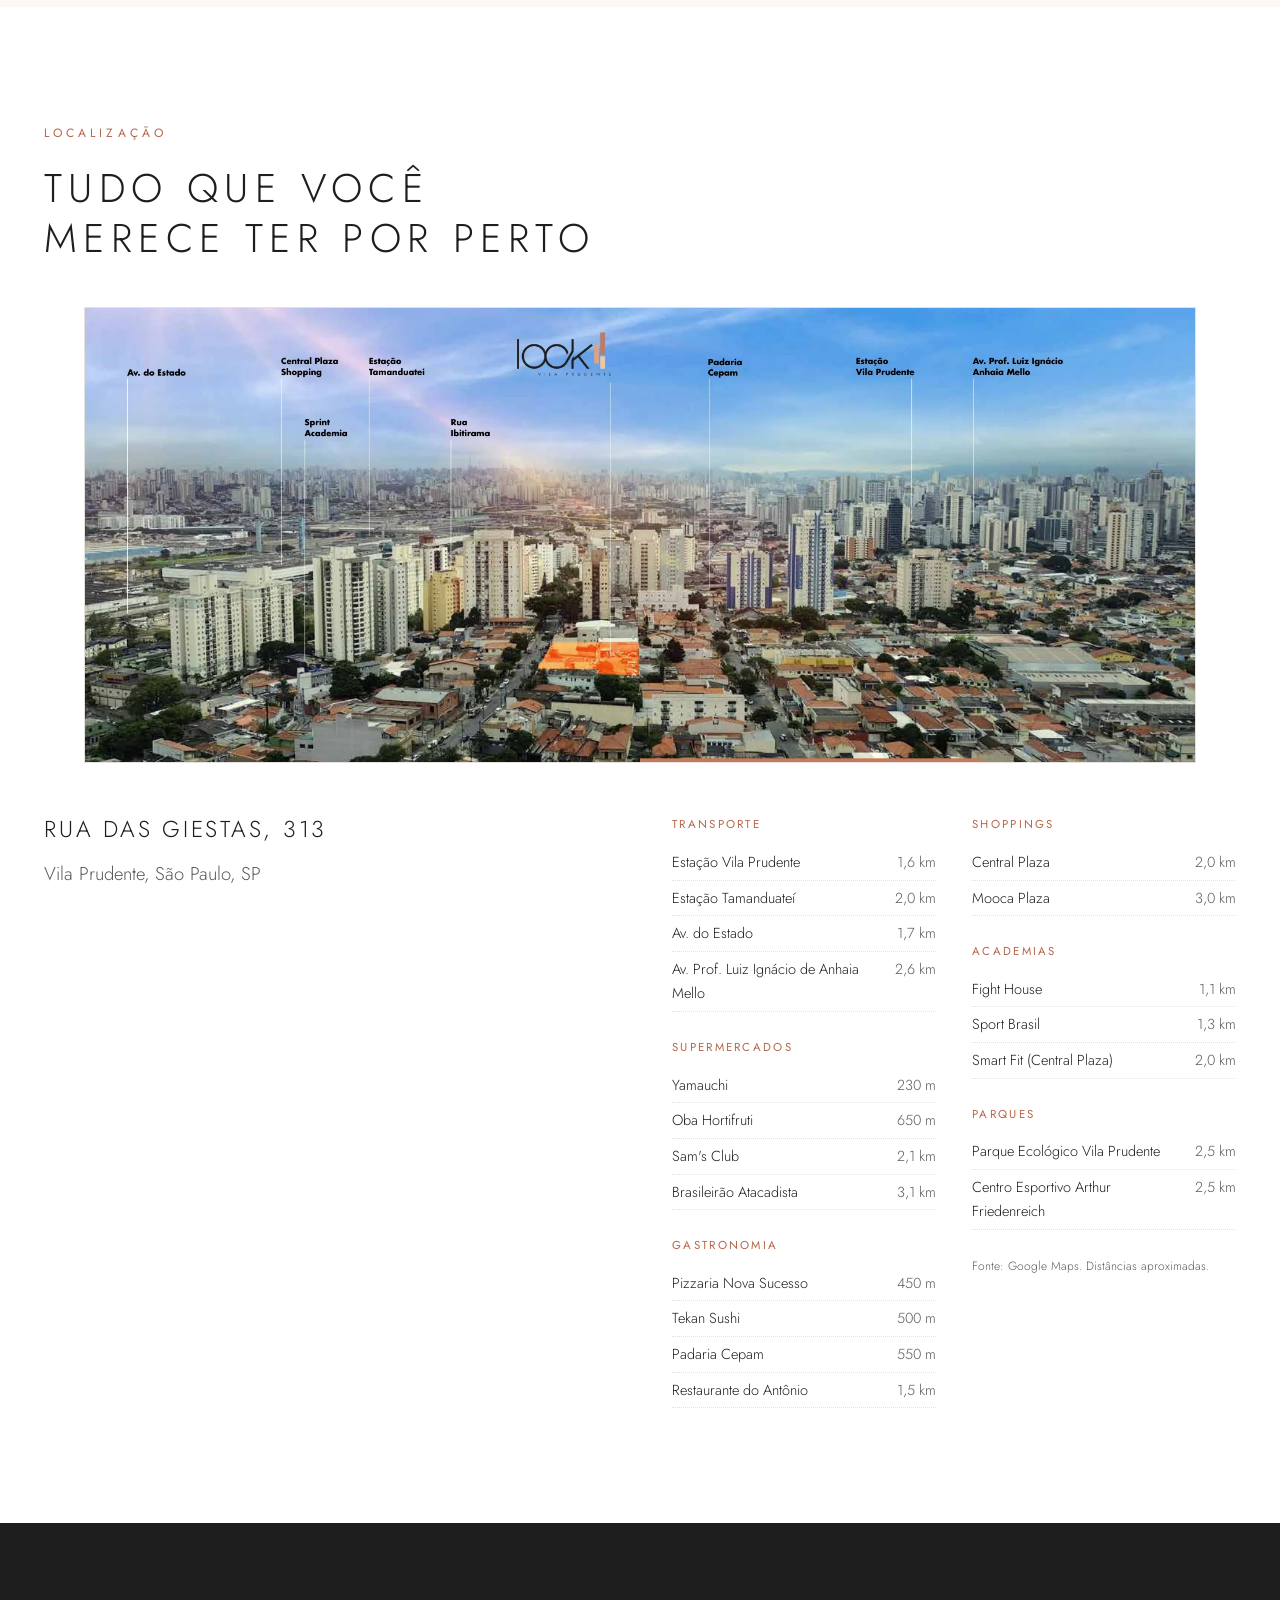
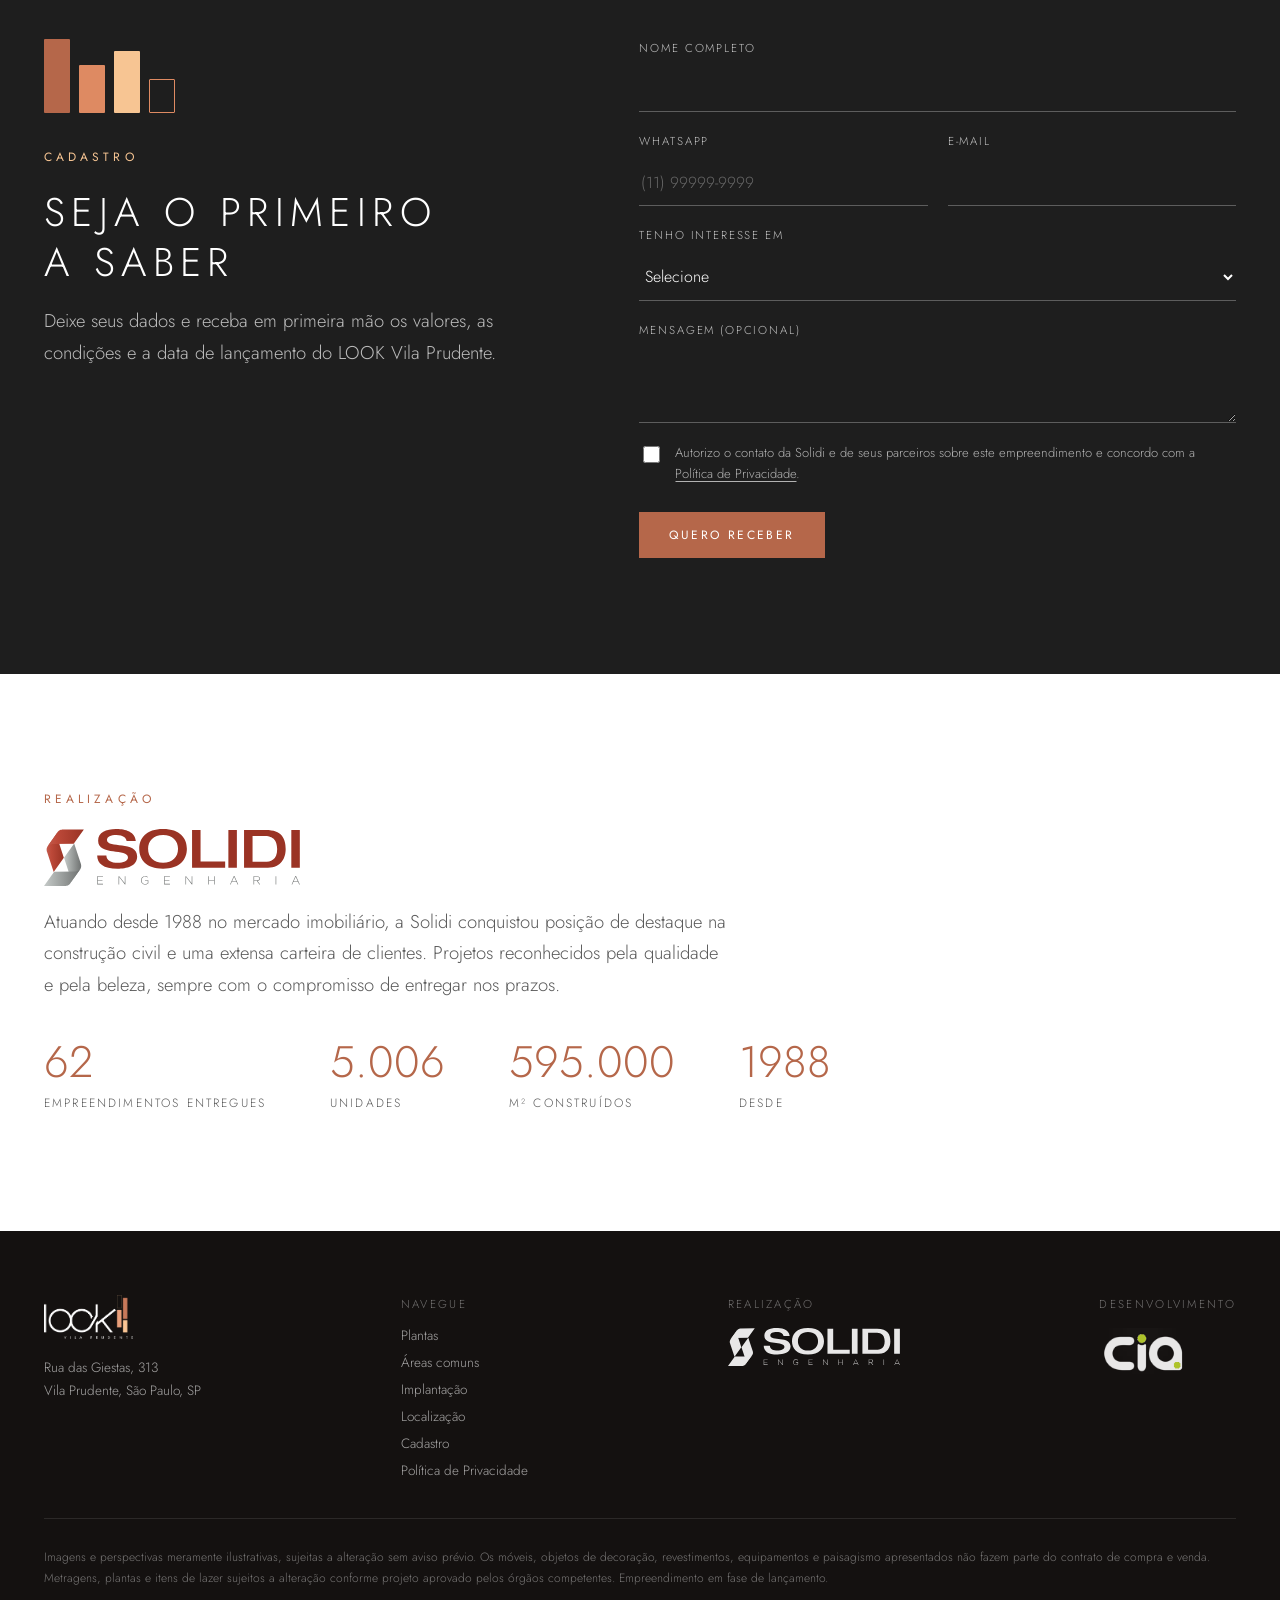
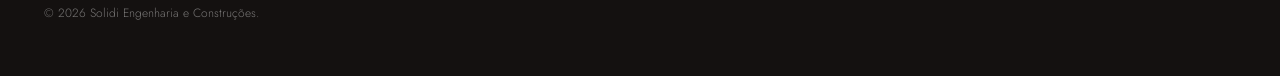
==== commit 7af7eb08: "MCMV em negativo sobre a capa e remocao da assinatura da agencia O PNG oficial do programa vem com f" ====
--- a/index.html
+++ b/index.html
@@ -46,7 +46,7 @@
   <div class="hero-topo">
     <div class="container">
       <div class="selo-mcmv">
-        <img src="assets/img/logo-mcmv.png" alt="Programa Minha Casa Minha Vida" width="230" height="136" loading="lazy">
+        <img src="assets/img/logo-mcmv-branco.png" alt="Programa Minha Casa Minha Vida" width="230" height="136" loading="lazy">
       </div>
     </div>
   </div>
@@ -430,7 +430,7 @@
     <p class="disc">
       Imagens e perspectivas meramente ilustrativas, sujeitas a alteração sem aviso prévio. Os móveis, objetos de decoração, revestimentos, equipamentos e paisagismo apresentados não fazem parte do contrato de compra e venda. Metragens, plantas e itens de lazer sujeitos a alteração conforme projeto aprovado pelos órgãos competentes. Empreendimento em fase de lançamento.
     </p>
-    <p class="disc" style="margin-top:14px">© 2026 Solidi Engenharia e Construções. Site desenvolvido pela Agência RPK.</p>
+    <p class="disc" style="margin-top:14px">© 2026 Solidi Engenharia e Construções.</p>
   </div>
 </footer>
 
--- a/assets/css/style.css
+++ b/assets/css/style.css
@@ -1,6 +1,5 @@
 /* LOOK Vila Prudente · Solidi
-   Identidade extraida do book Folheto_21x21cm_v4.pdf
-   Agencia RPK · 2026 */
+   Identidade extraida do book Folheto_21x21cm_v4.pdf */
 
 :root{
   --terracota:#B5674A;
@@ -102,11 +101,10 @@
 /* selo do programa, canto superior direito da capa */
 .hero-topo{position:absolute;left:0;right:0;top:calc(var(--header-h) + 22px);z-index:3}
 .hero-topo .container{display:flex;justify-content:flex-end}
-.selo-mcmv{
-  background:#fff;padding:11px 15px;border-radius:2px;
-  box-shadow:0 8px 30px rgba(20,16,14,.28)
-}
-.selo-mcmv img{width:clamp(94px,9vw,118px);height:auto;display:block}
+.selo-mcmv img{
+  width:clamp(104px,10vw,132px);height:auto;display:block;
+  filter:drop-shadow(0 2px 14px rgba(20,16,14,.6))
+}
 .hero-chamadas{display:flex;flex-wrap:wrap;gap:12px;margin-bottom:26px}
 .tag{
   padding:9px 20px;border:1px solid rgba(255,255,255,.6);
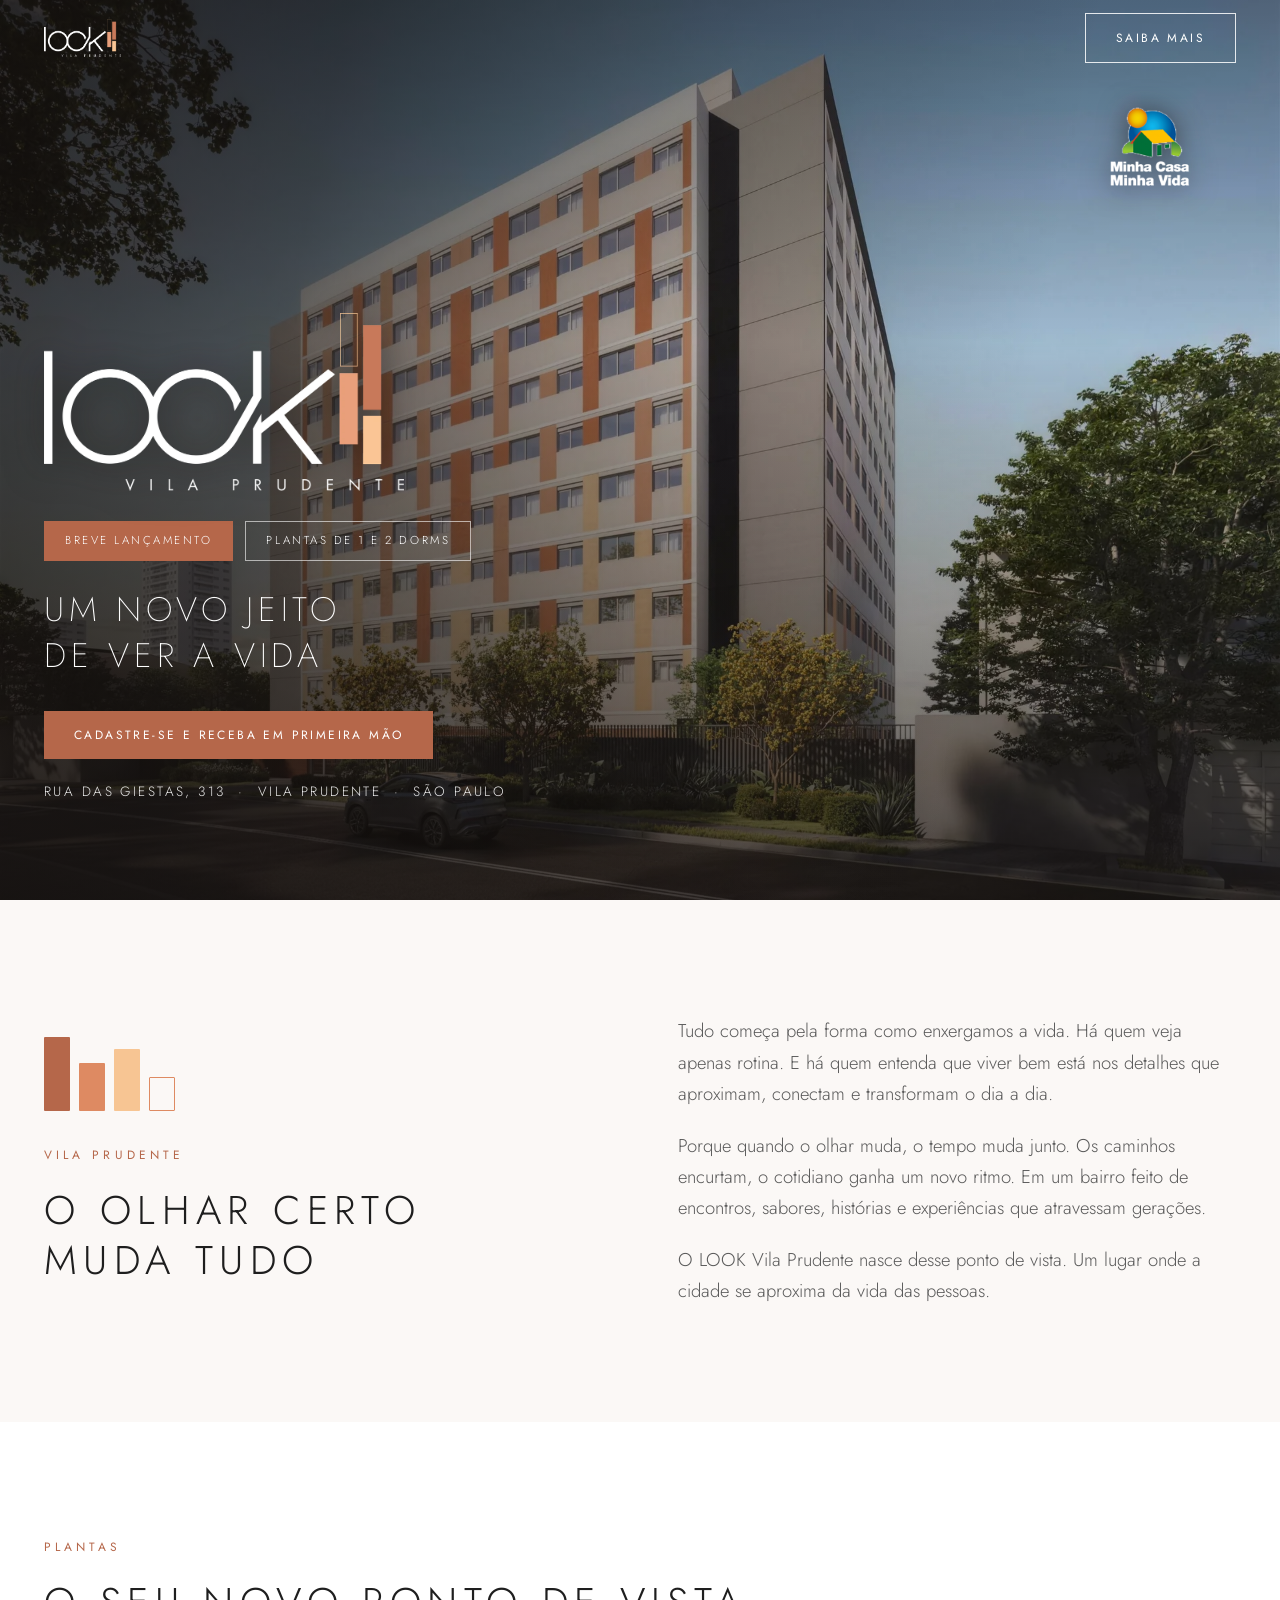
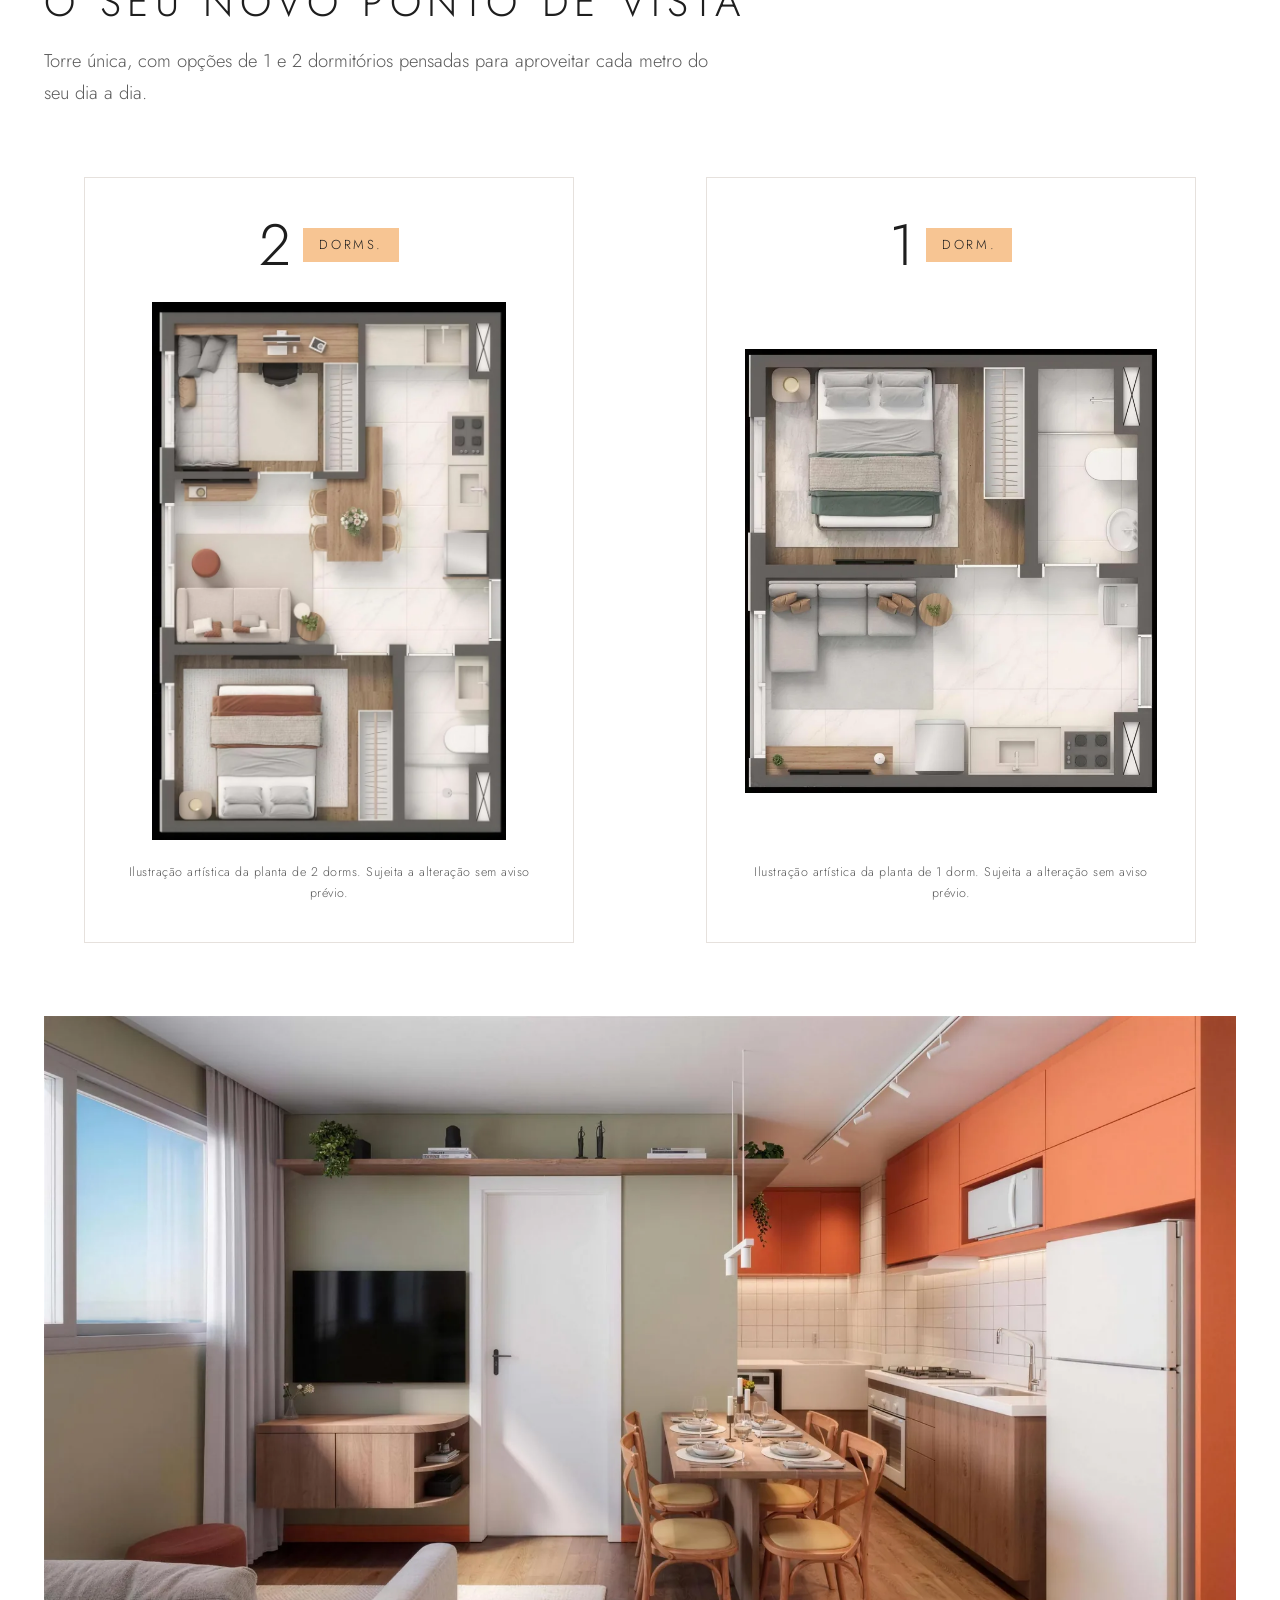
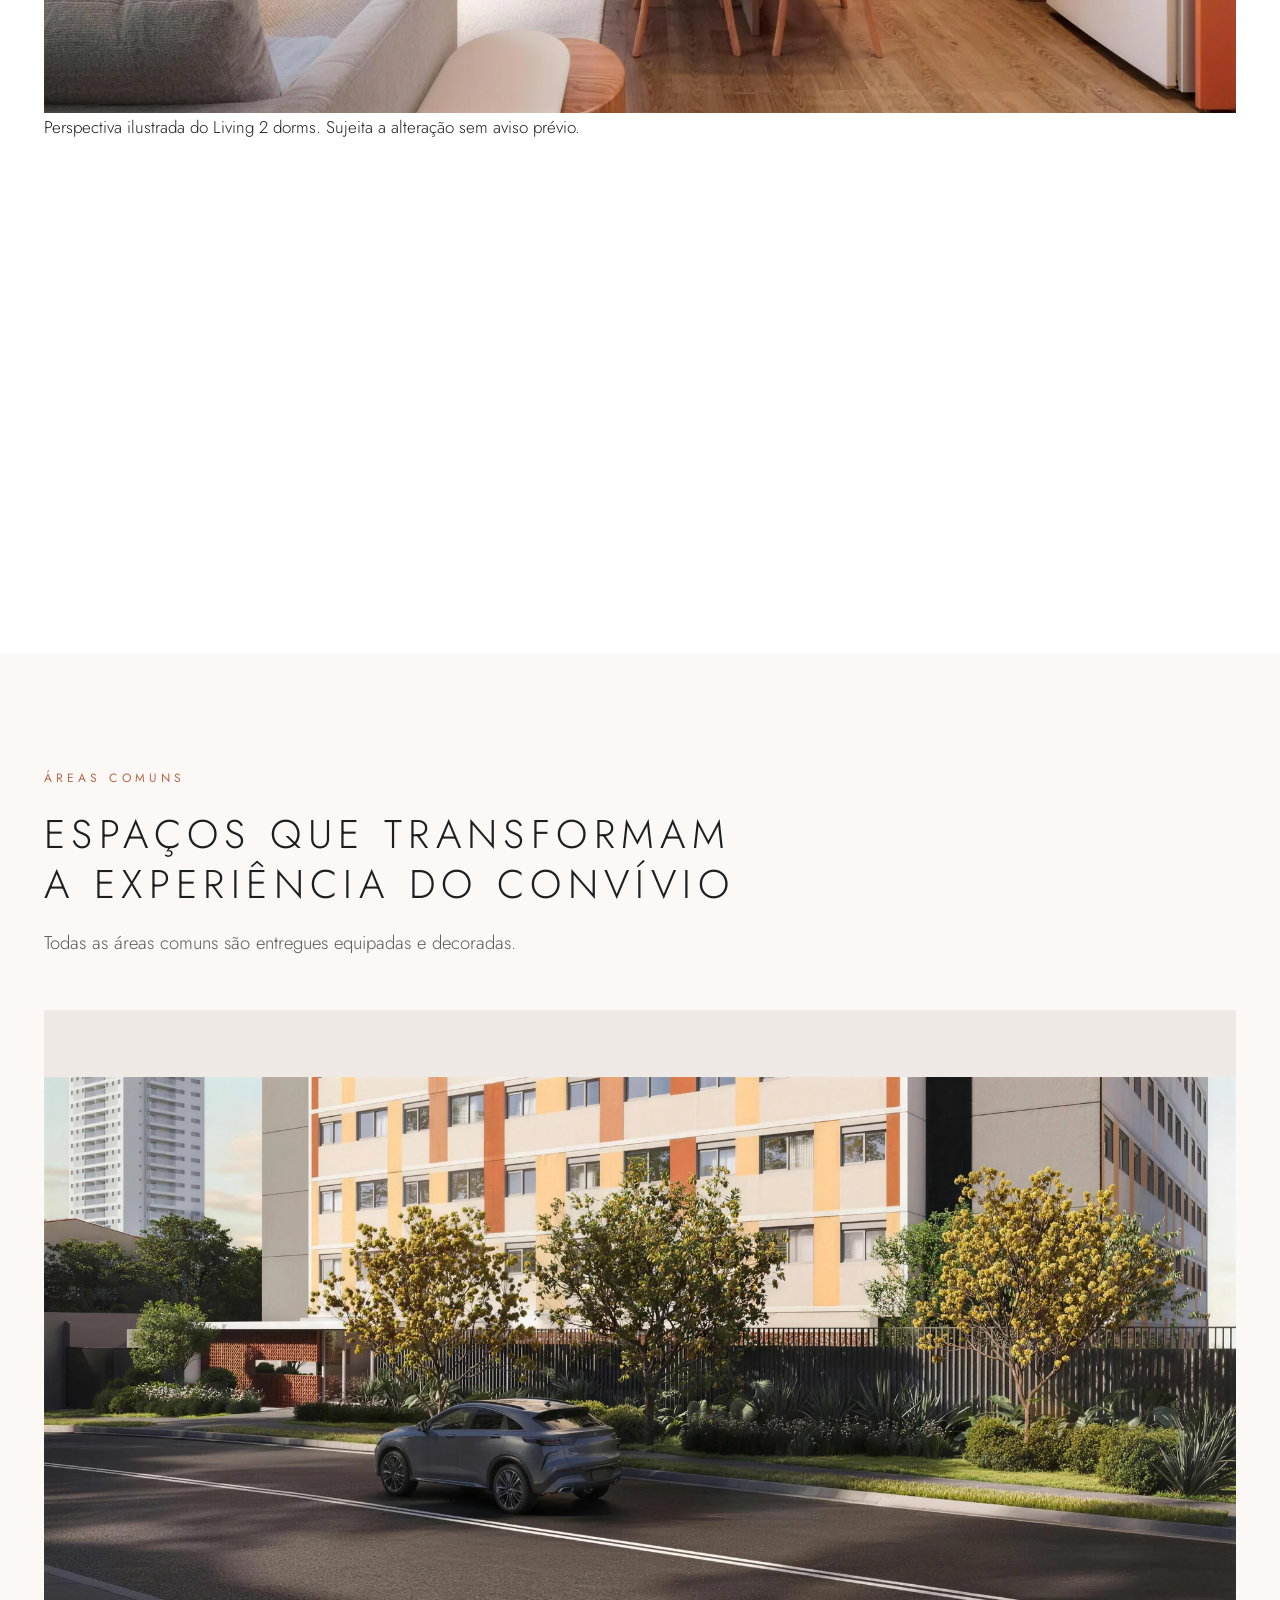
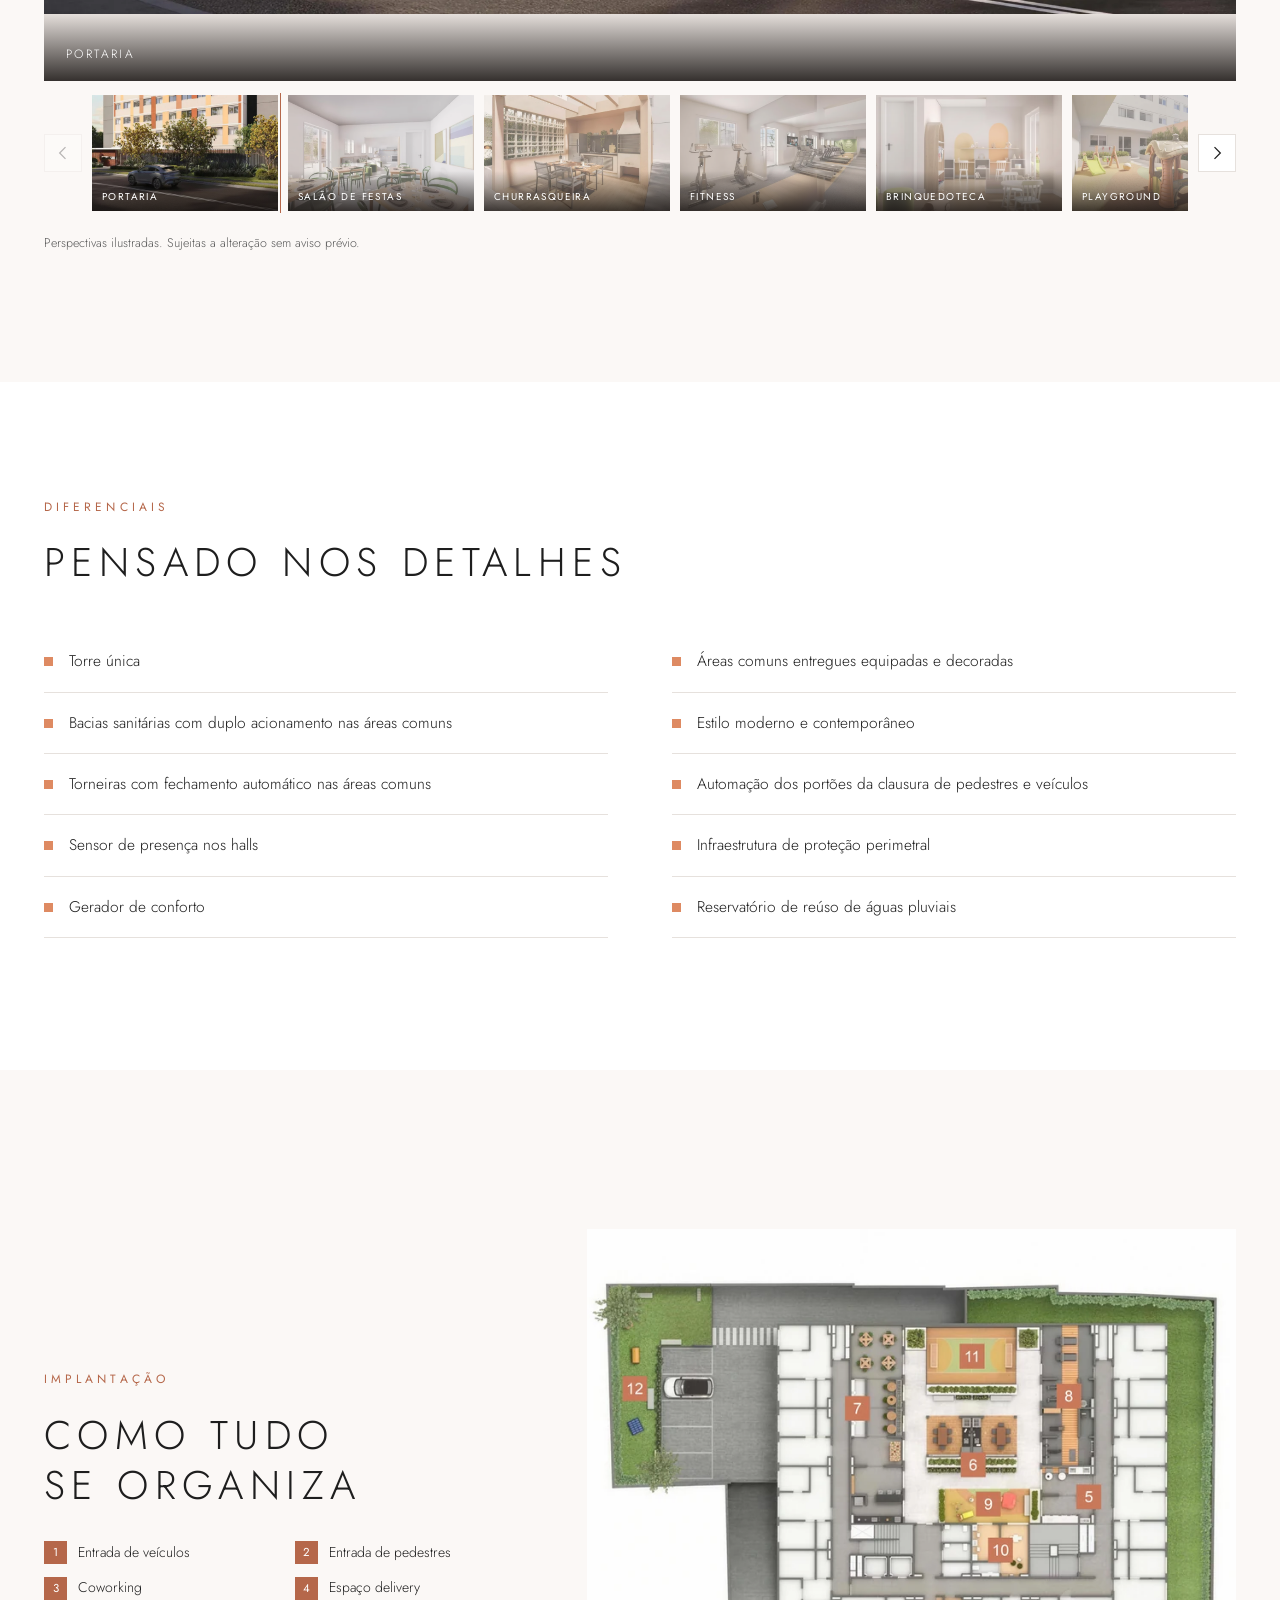
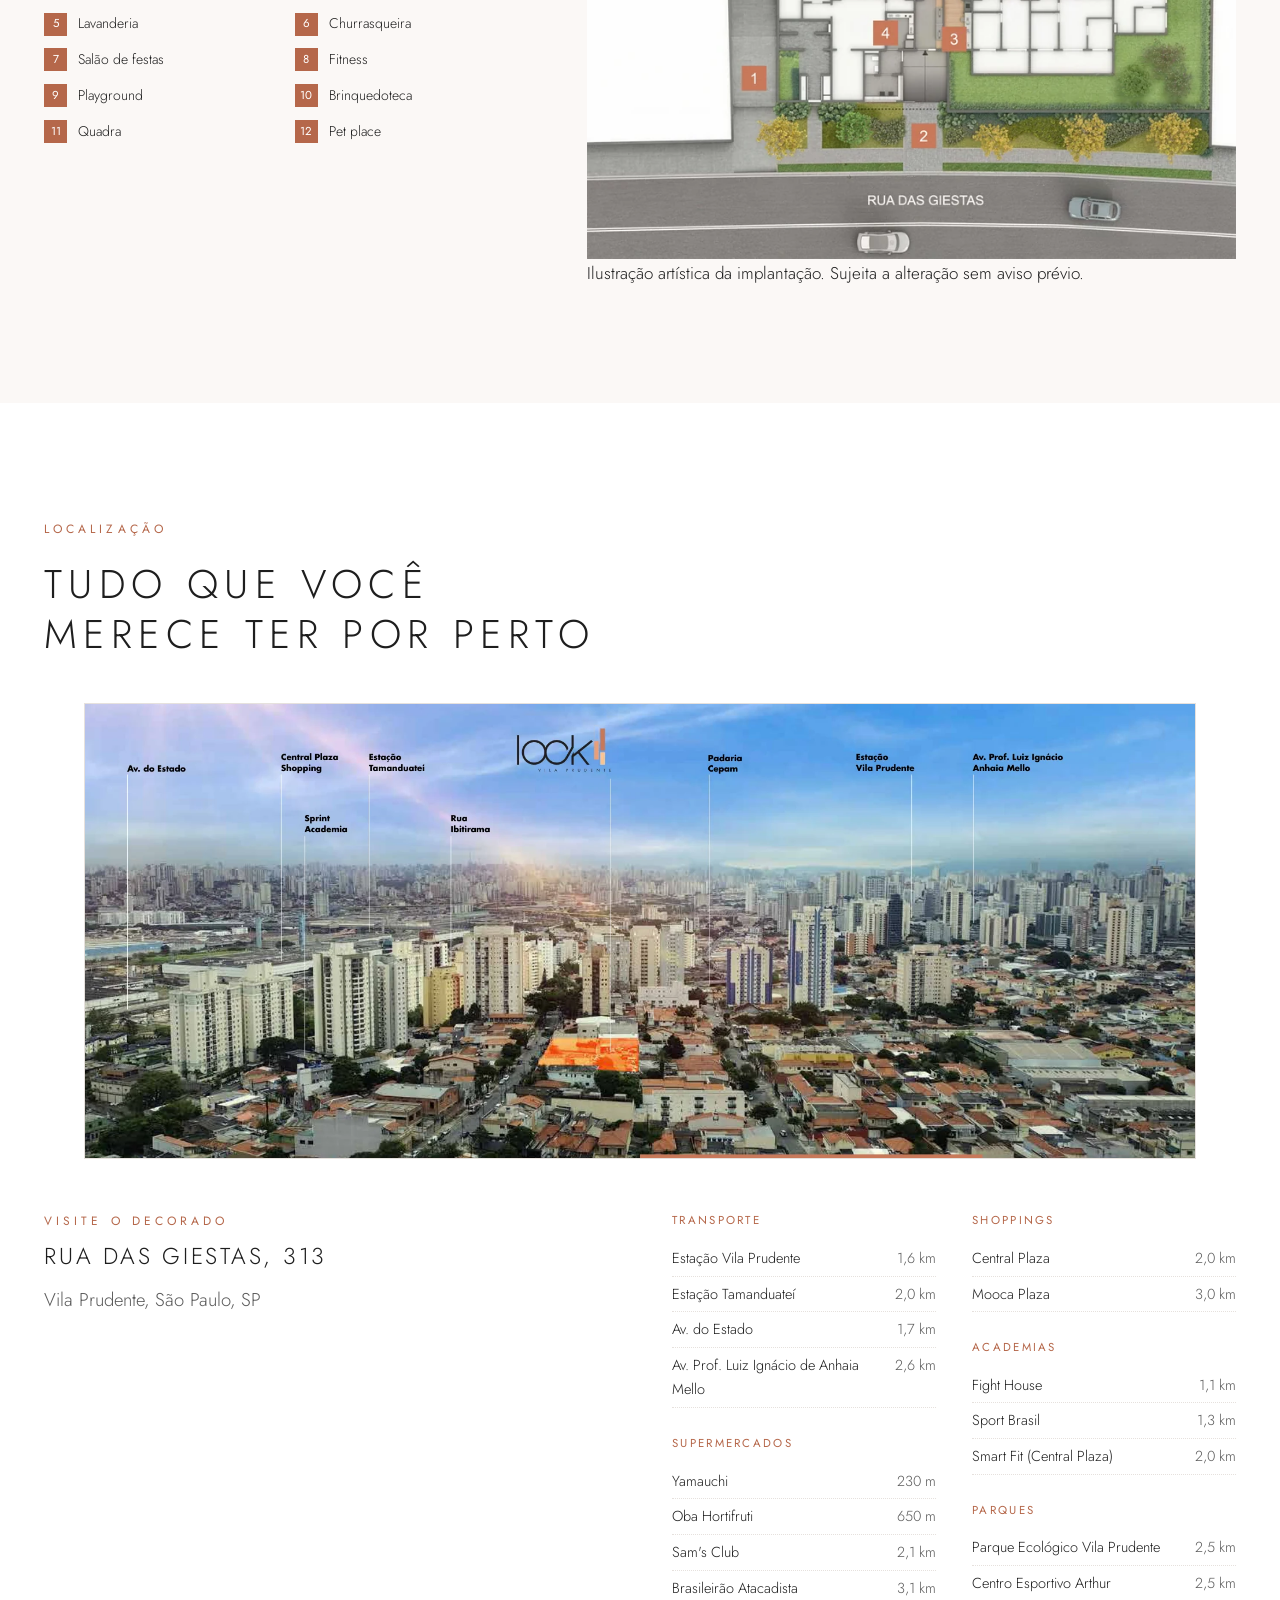
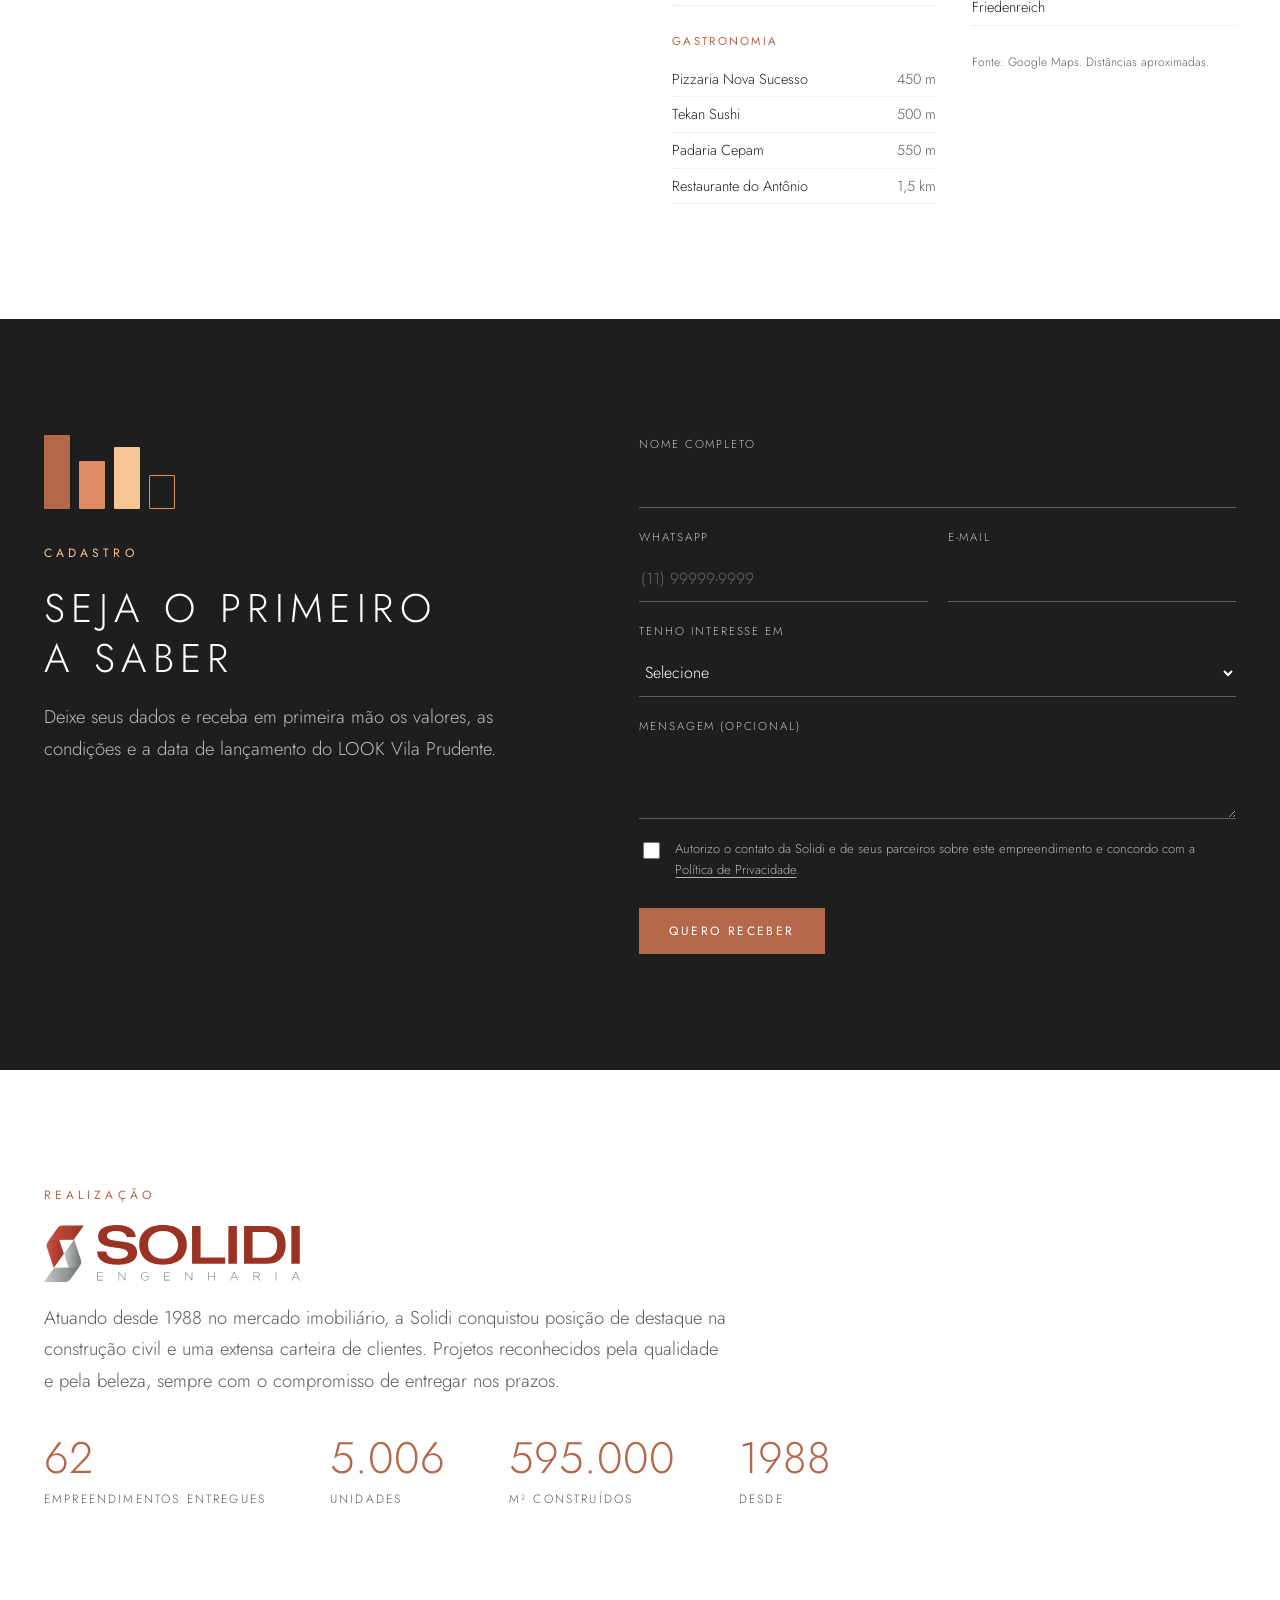
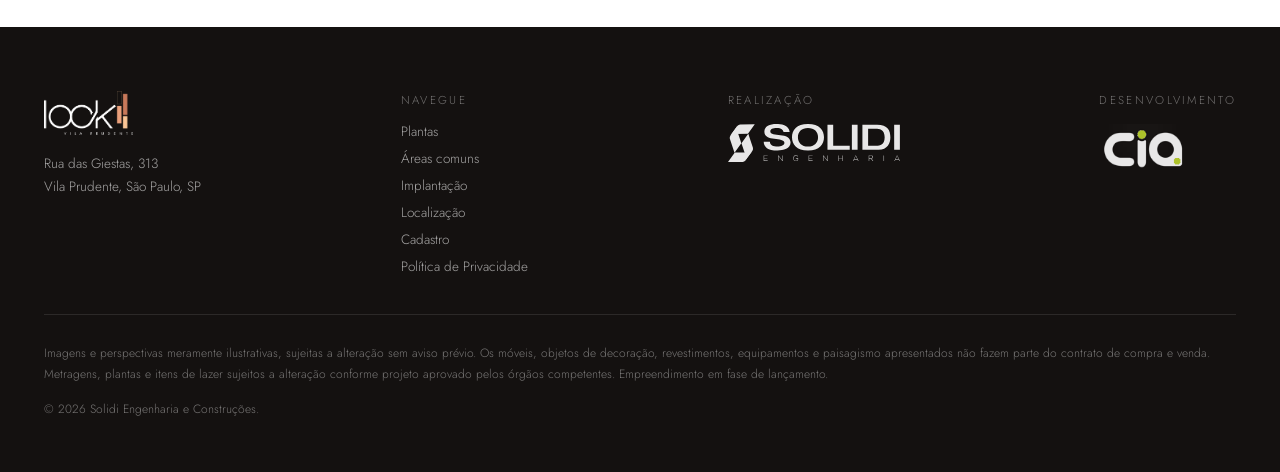
==== commit c450385f: "Ajustes alinhados com o cliente: selo MCMV, CTA, faixa da fachada e decorado - Selo MCMV aumentado d" ====
--- a/index.html
+++ b/index.html
@@ -32,7 +32,7 @@
       <img class="logo logo-branco" src="assets/img/logo-look-branco-900.webp" alt="LOOK Vila Prudente" width="900" height="445">
       <img class="logo logo-cor" src="assets/img/logo-look-900.webp" alt="LOOK Vila Prudente" width="900" height="445">
     </a>
-    <a href="#cadastro" class="btn btn-ghost">Quero ser avisado</a>
+    <a href="#cadastro" class="btn btn-ghost">Saiba mais</a>
   </div>
 </header>
 
@@ -121,6 +121,9 @@
     </figure>
   </div>
 </section>
+
+<!-- faixa fixa da fachada, antes das areas comuns -->
+<div class="faixa-fachada" role="img" aria-label="Perspectiva ilustrada da fachada do LOOK Vila Prudente"></div>
 
 <!-- 4. AREAS COMUNS -->
 <section class="sec-quente" id="areas">
@@ -260,6 +263,7 @@
 
     <div class="loc-grid reveal">
       <div>
+        <p class="eyebrow" style="margin-bottom:10px">Visite o decorado</p>
         <h3 style="margin-bottom:14px">Rua das Giestas, 313</h3>
         <p class="lead" style="margin-top:0">Vila Prudente, São Paulo, SP</p>
         <iframe class="mapa" loading="lazy" referrerpolicy="no-referrer-when-downgrade" title="Mapa da localização do LOOK Vila Prudente"
@@ -434,7 +438,7 @@
   </div>
 </footer>
 
-<div class="barra-mob"><a href="#cadastro" class="btn">Quero ser avisado do lançamento</a></div>
+<div class="barra-mob"><a href="#cadastro" class="btn">Saiba mais sobre o lançamento</a></div>
 
 <div class="lightbox" id="lightbox" role="dialog" aria-modal="true" aria-label="Imagem ampliada">
   <button class="fechar" id="lbFechar" aria-label="Fechar">&times;</button>
--- a/assets/css/style.css
+++ b/assets/css/style.css
@@ -49,6 +49,16 @@
 section{padding:clamp(72px,9vw,130px) 0}
 .sec-quente{background:var(--fundo-quente)}
 
+/* faixa da fachada, fixa no scroll, antes das areas comuns */
+.faixa-fachada{
+  height:clamp(300px,44vh,470px);
+  background-image:url('../img/fachada-1920.webp');
+  background-size:cover;
+  background-position:center 42%;
+  background-repeat:no-repeat;
+  background-attachment:fixed
+}
+
 /* blocos coloridos, assinatura grafica do book */
 .blocos{display:flex;gap:9px;align-items:flex-end;height:74px;margin-bottom:34px}
 .blocos i{display:block;width:26px;border-radius:1px}
@@ -102,7 +112,7 @@
 .hero-topo{position:absolute;left:0;right:0;top:calc(var(--header-h) + 22px);z-index:3}
 .hero-topo .container{display:flex;justify-content:flex-end}
 .selo-mcmv img{
-  width:clamp(104px,10vw,132px);height:auto;display:block;
+  width:clamp(142px,13.5vw,182px);height:auto;display:block;
   filter:drop-shadow(0 2px 14px rgba(20,16,14,.6))
 }
 .hero-chamadas{display:flex;flex-wrap:wrap;gap:12px;margin-bottom:26px}
@@ -327,6 +337,8 @@
   .pois{columns:1}
   .campos{grid-template-columns:1fr}
   .legenda{grid-template-columns:1fr 1fr}
+  /* iOS Safari nao renderiza background-attachment:fixed corretamente */
+  .faixa-fachada{background-attachment:scroll;height:clamp(230px,36vh,330px)}
 }
 @media (max-width:640px){
   body{font-size:16px}
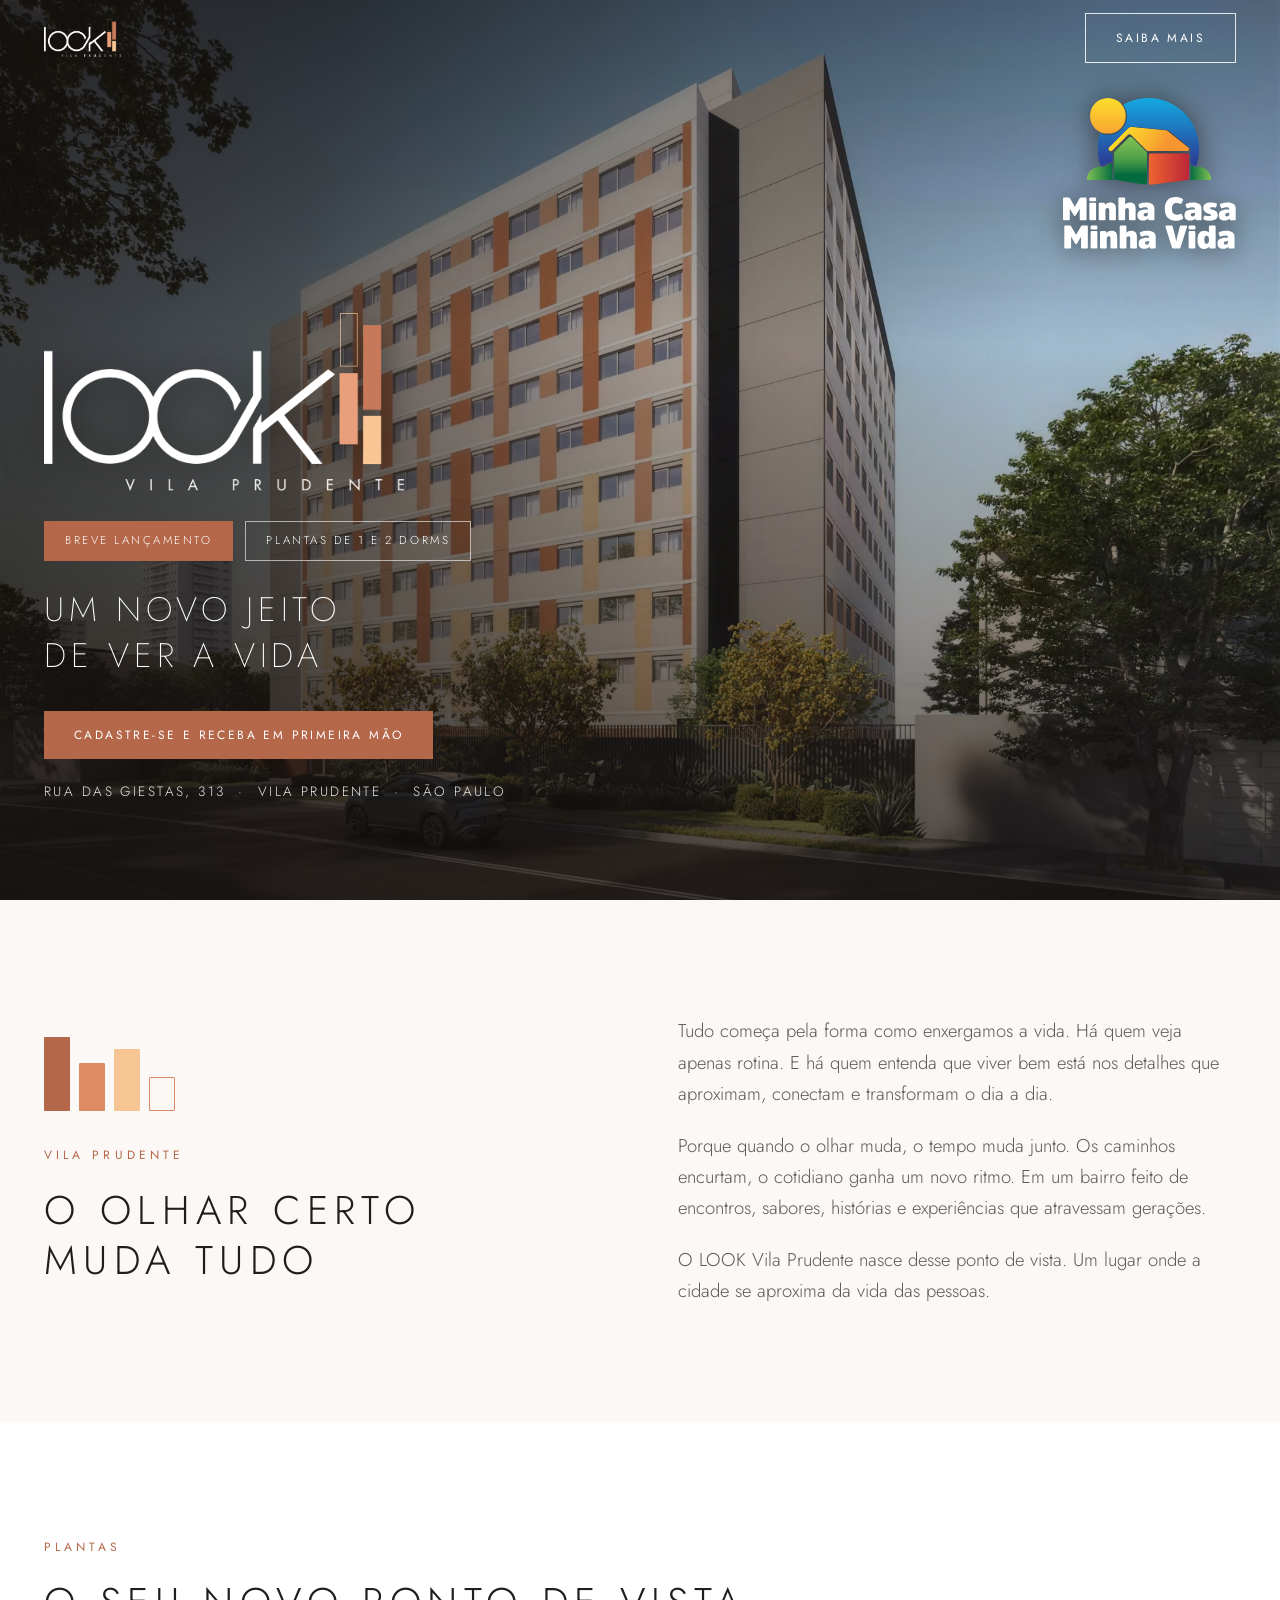
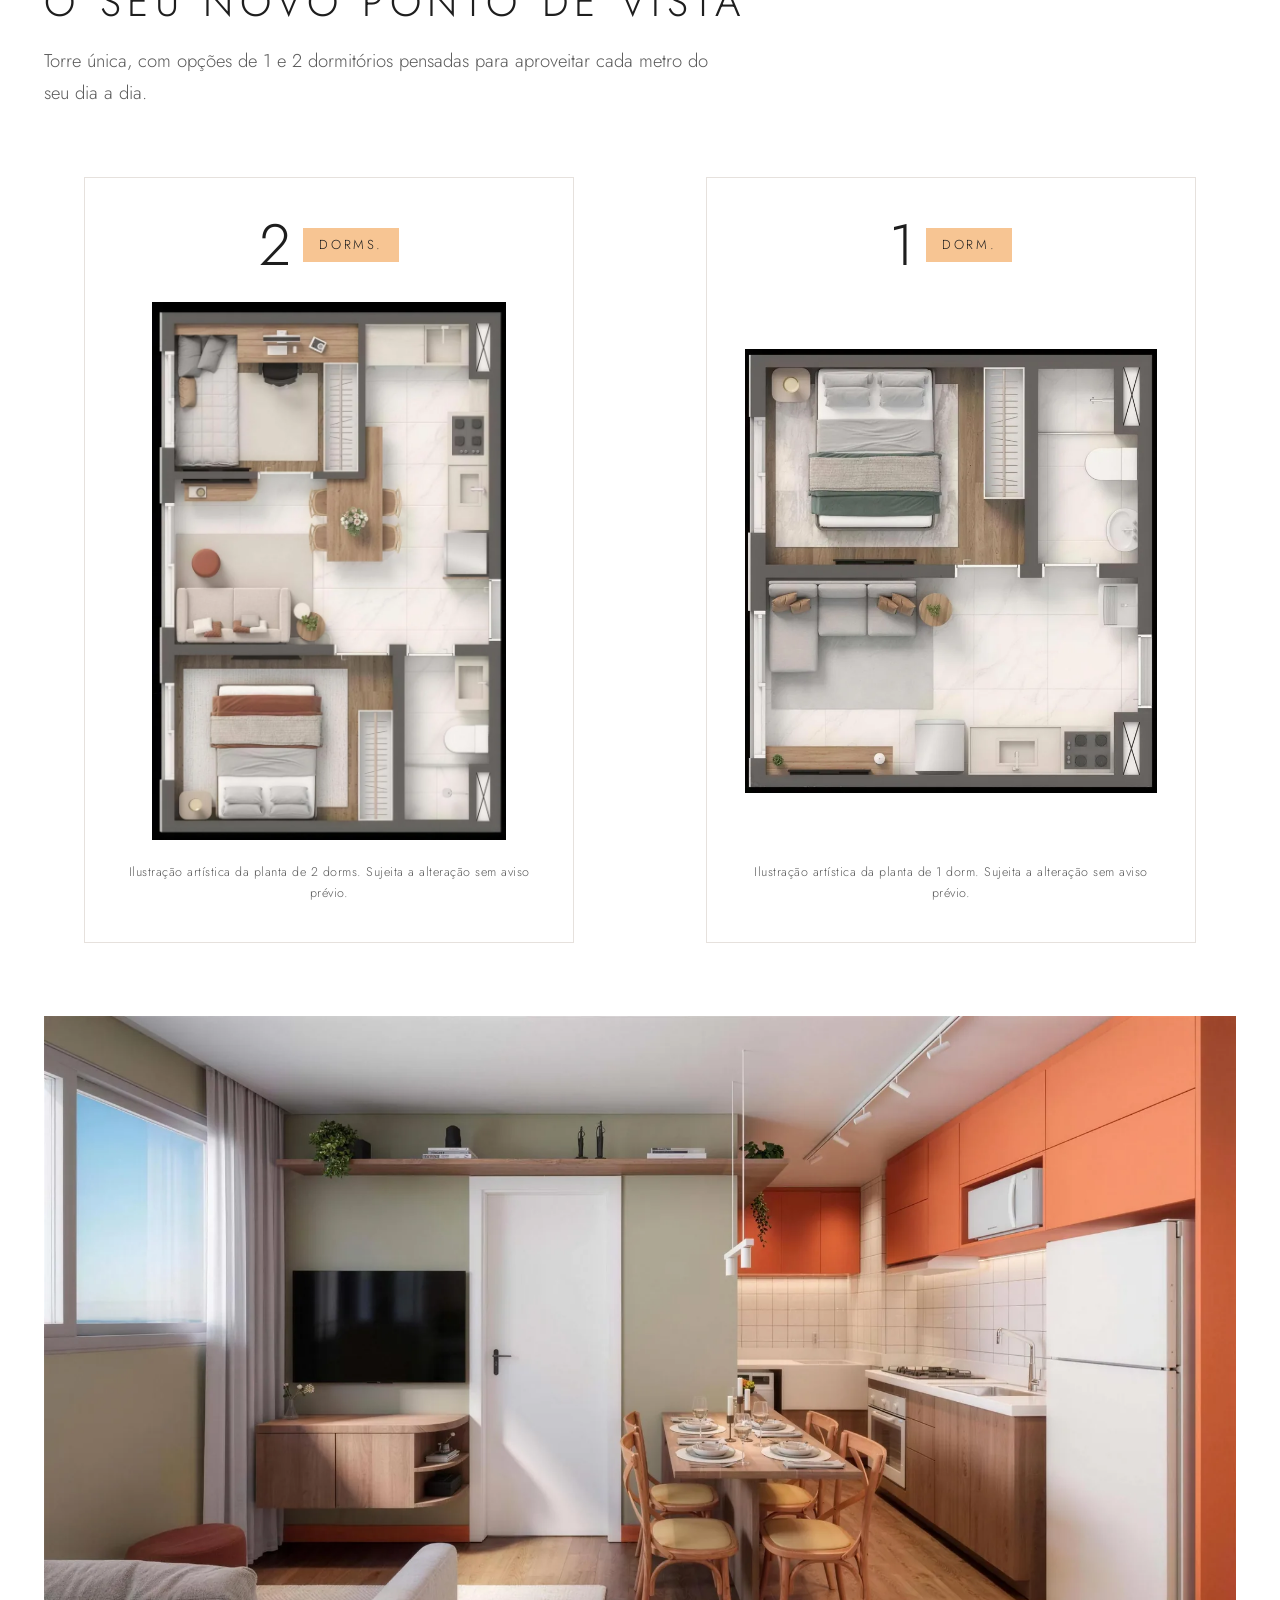
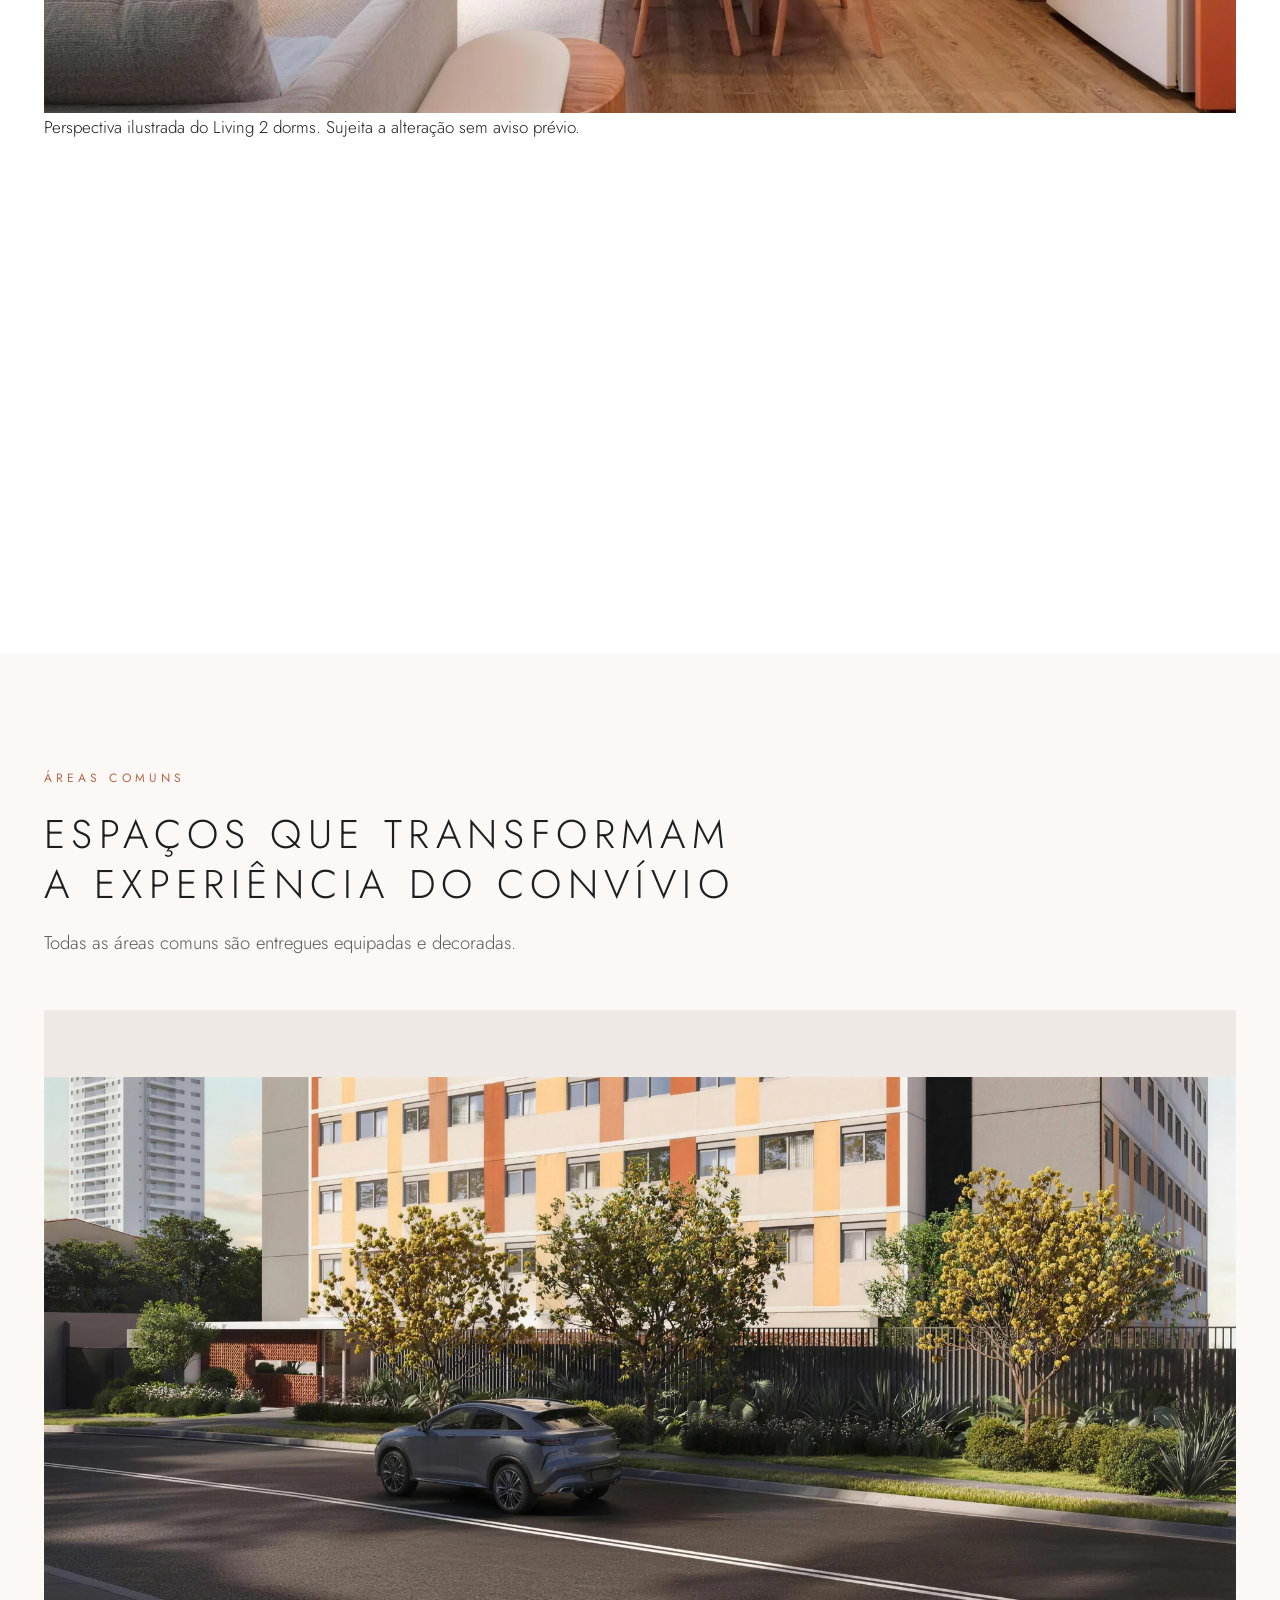
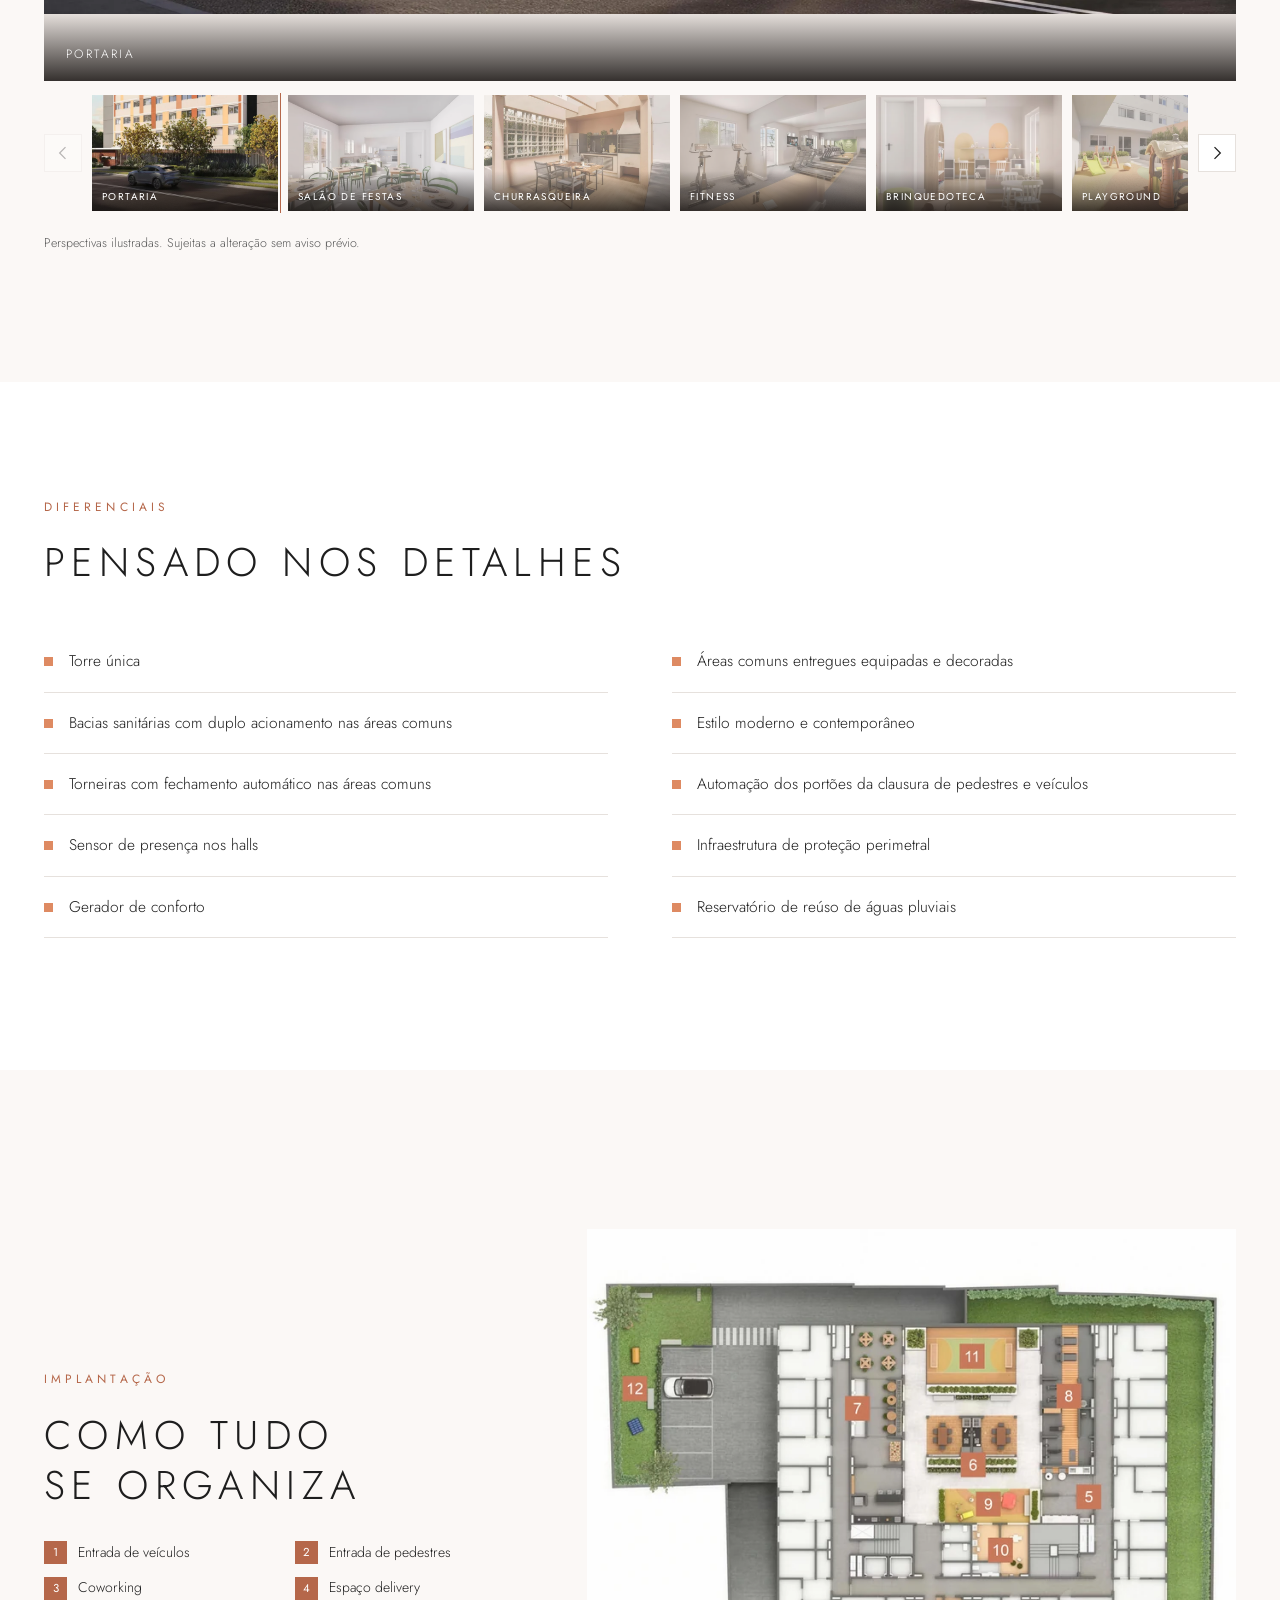
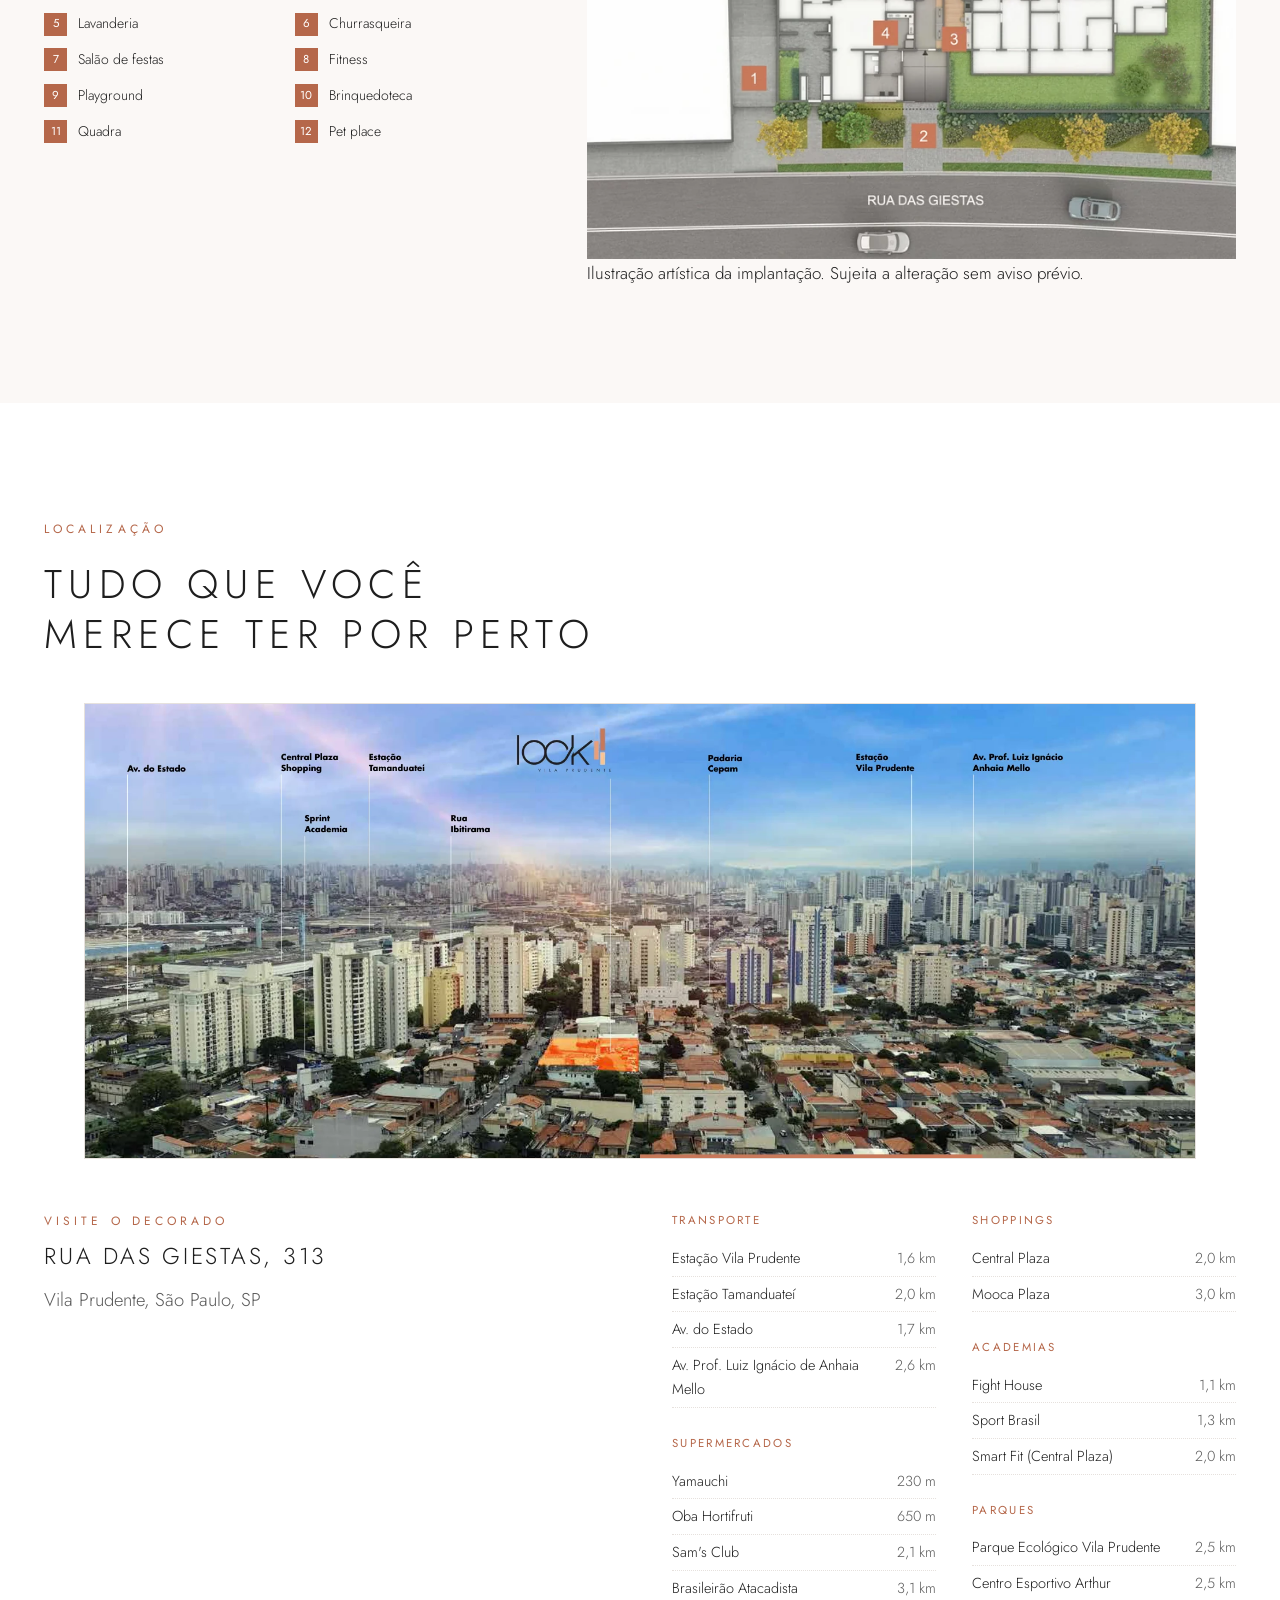
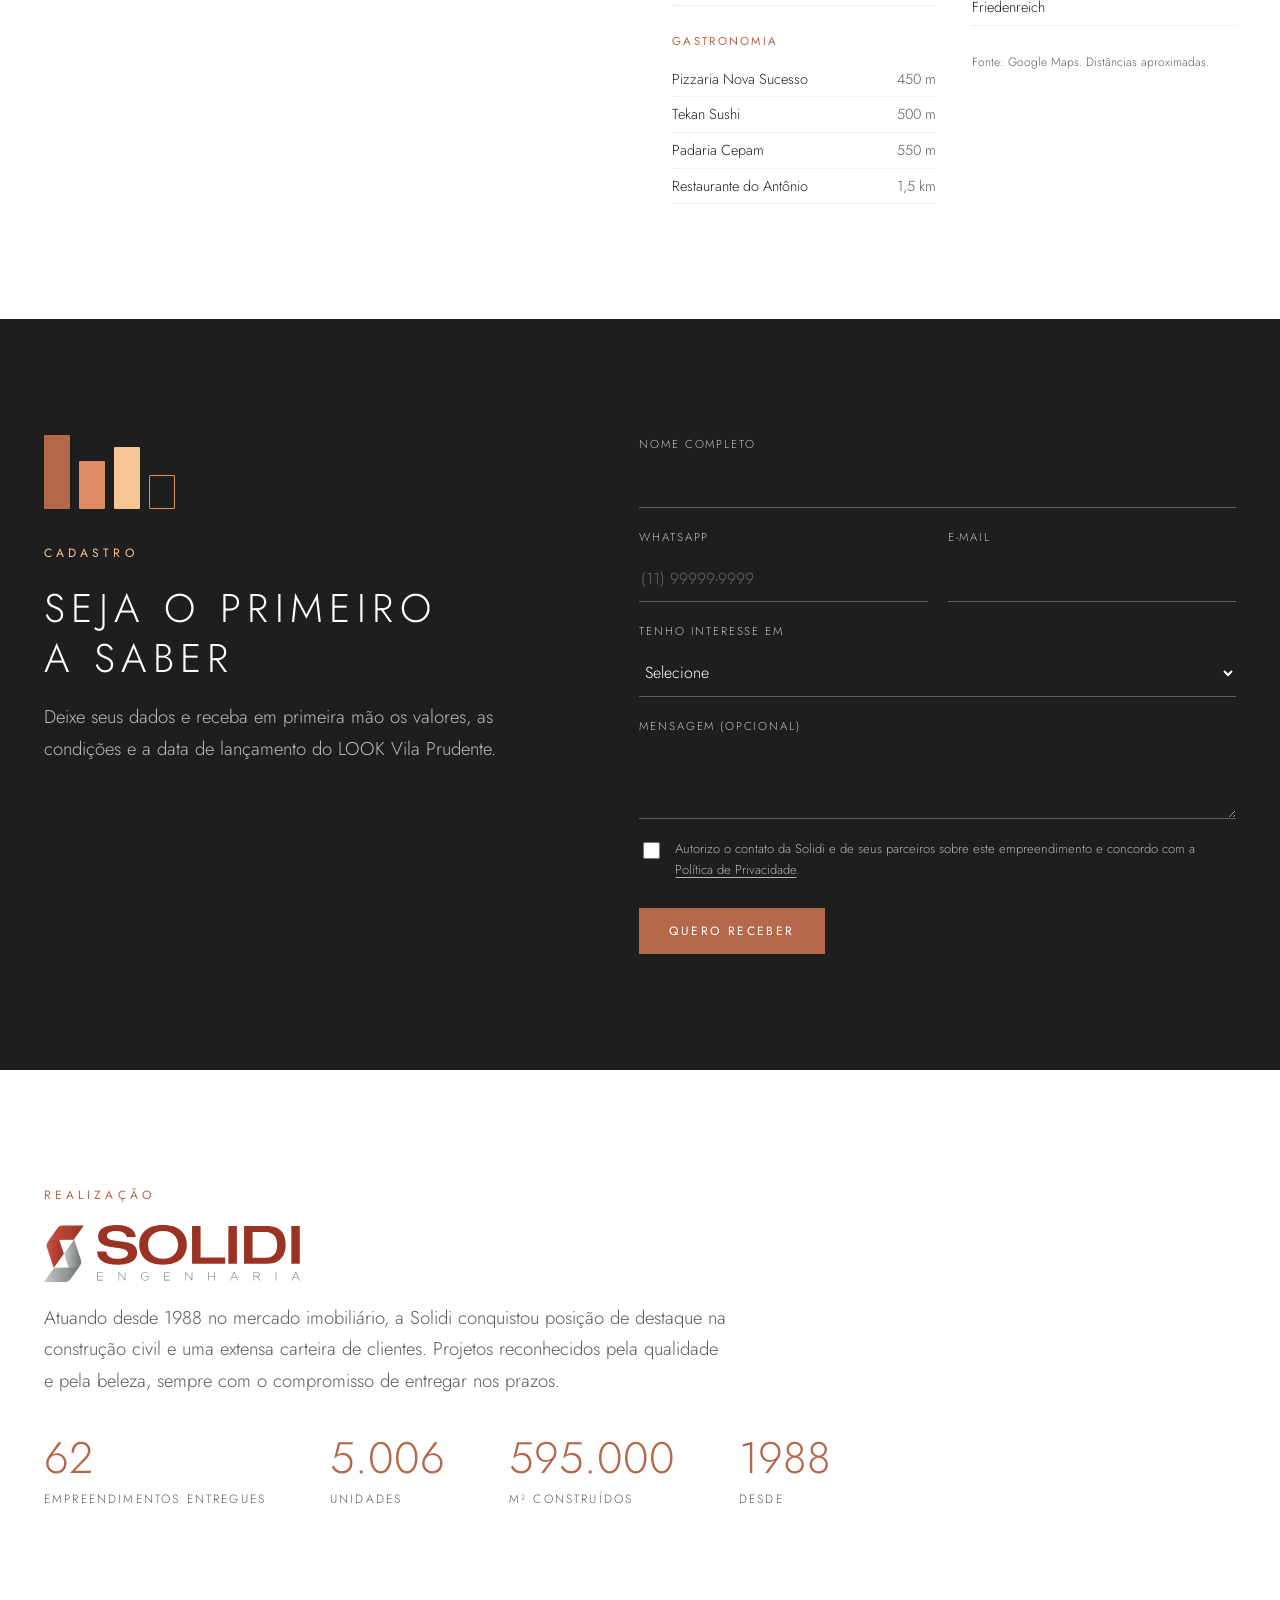
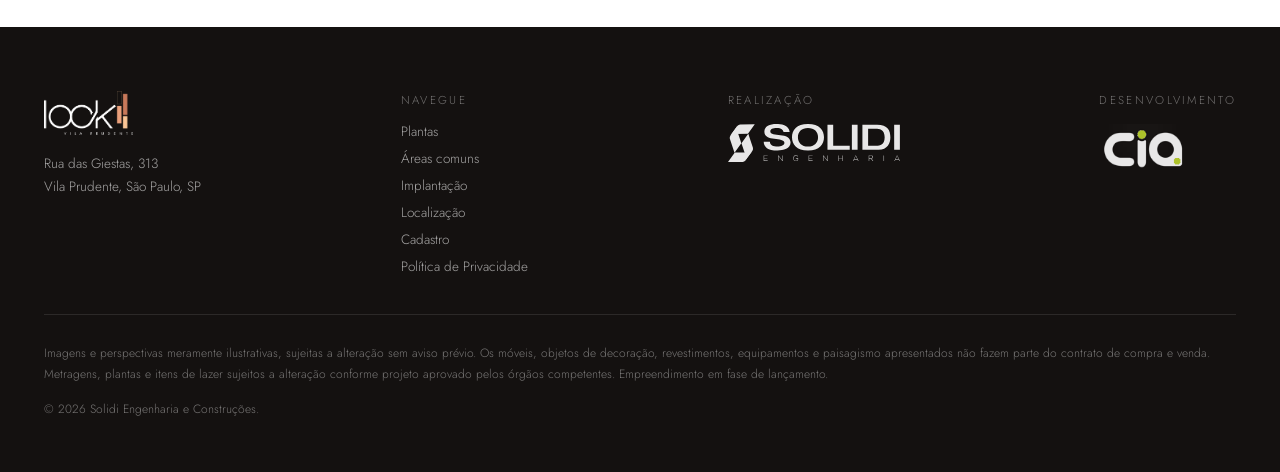
==== commit ba541a54: "Selo MCMV agora em SVG oficial, no lugar do PNG recortado a mao Os PNGs vinham com fundo branco opac" ====
--- a/index.html
+++ b/index.html
@@ -46,7 +46,7 @@
   <div class="hero-topo">
     <div class="container">
       <div class="selo-mcmv">
-        <img src="assets/img/logo-mcmv-branco.png" alt="Programa Minha Casa Minha Vida" width="230" height="136" loading="lazy">
+        <img src="assets/img/logo-mcmv-branco.svg" alt="Programa Minha Casa Minha Vida" width="912" height="795" loading="lazy">
       </div>
     </div>
   </div>
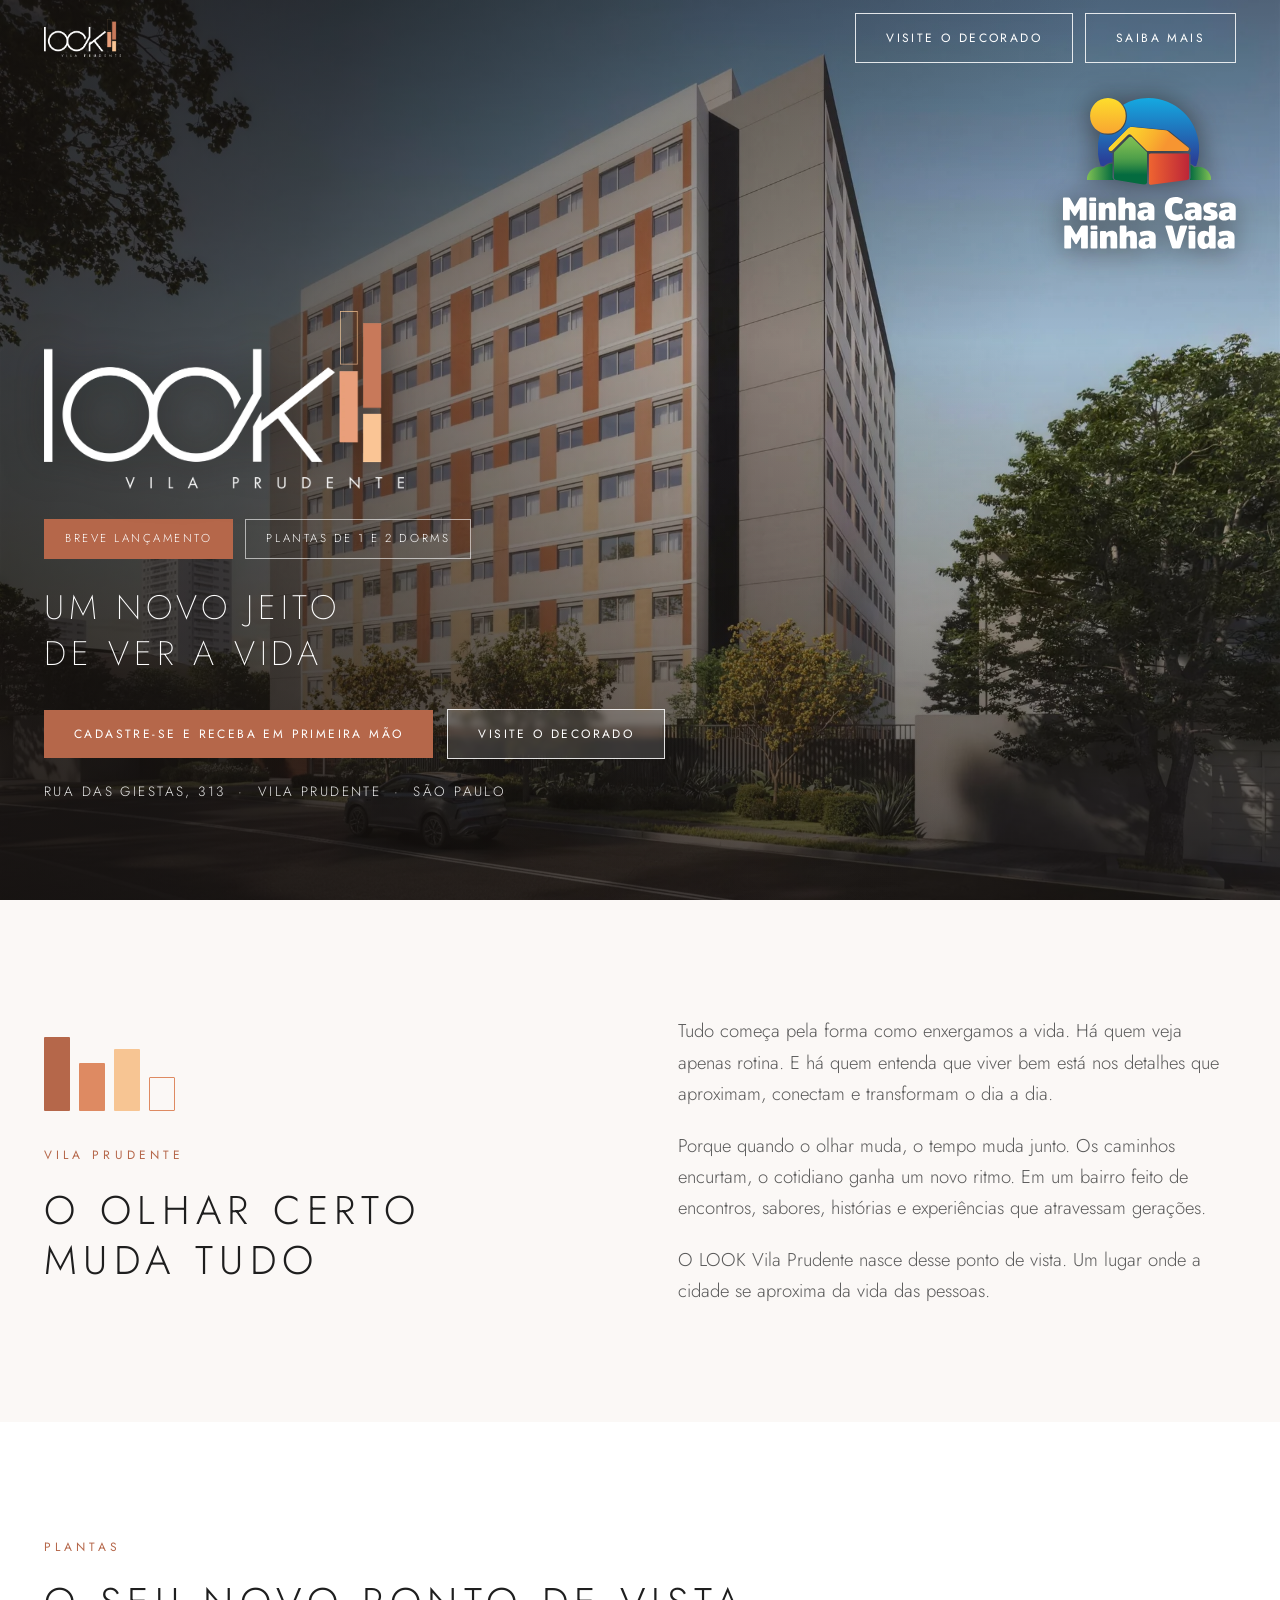
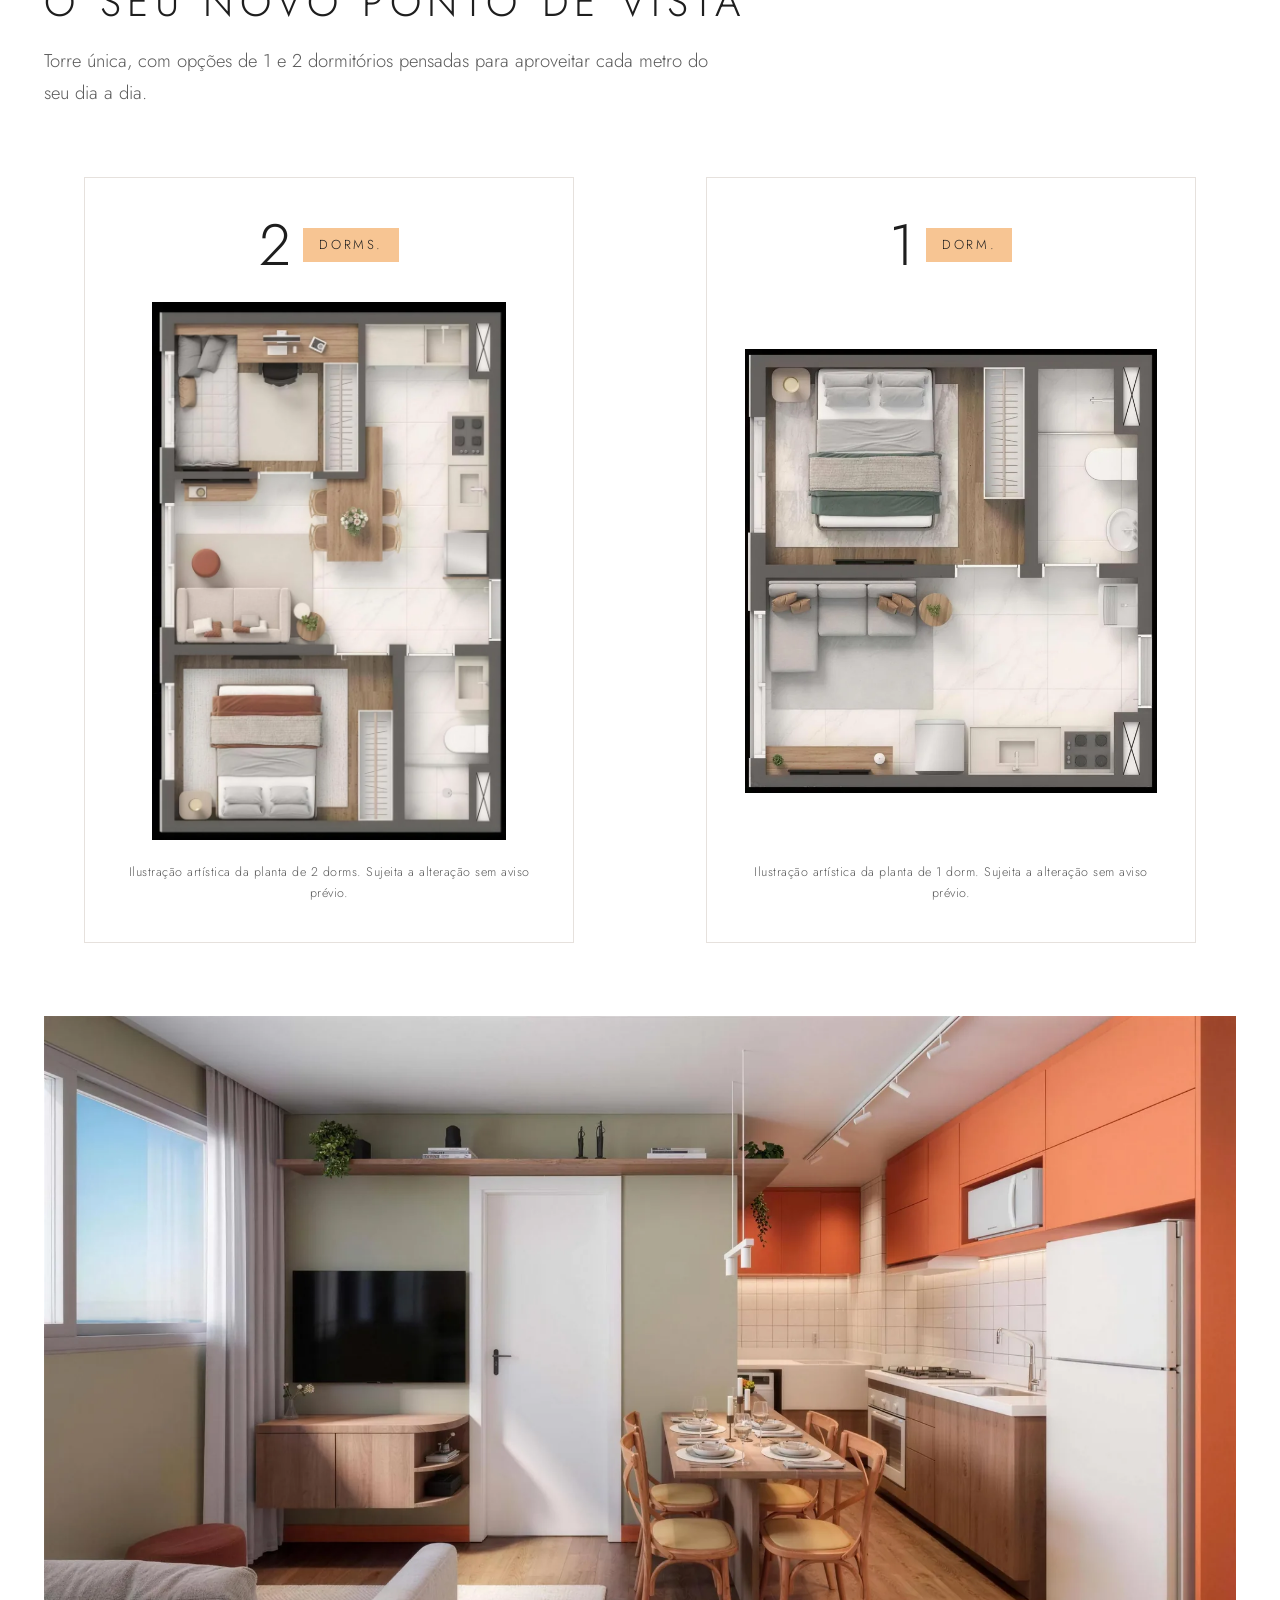
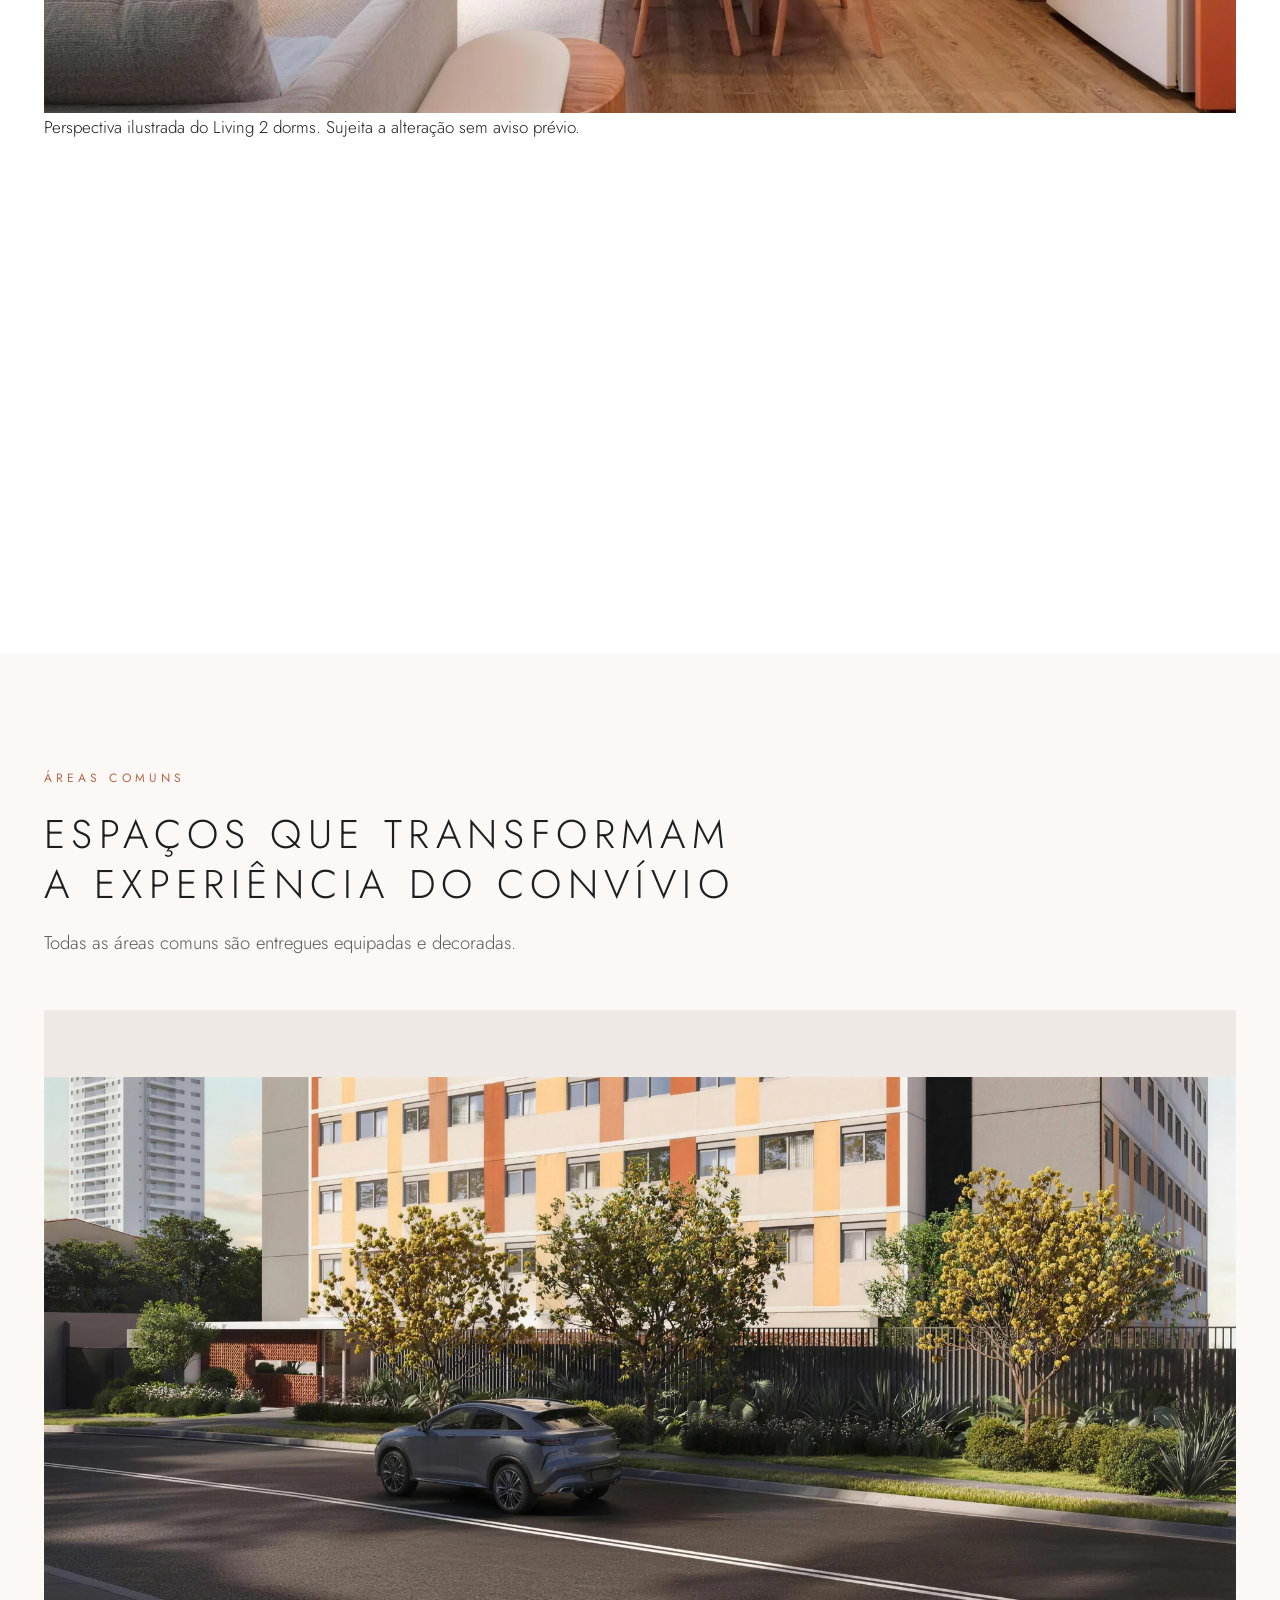
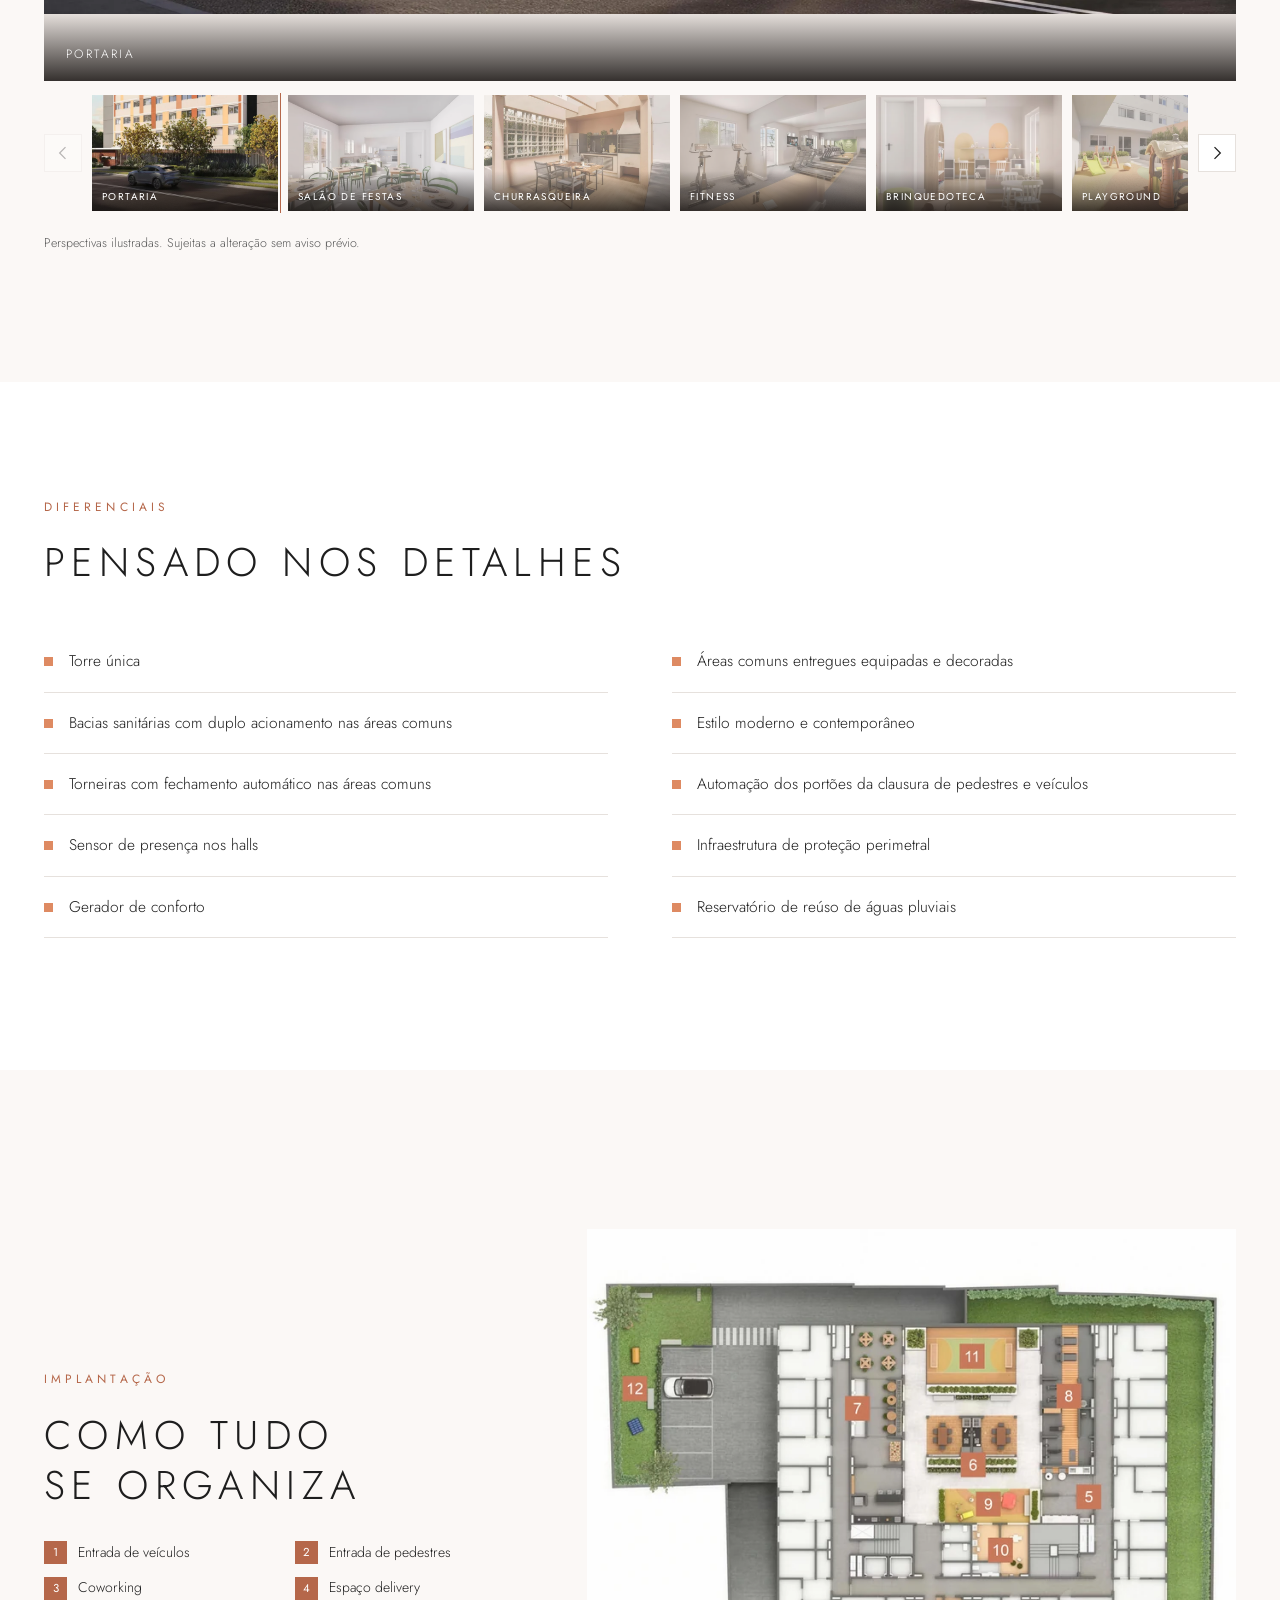
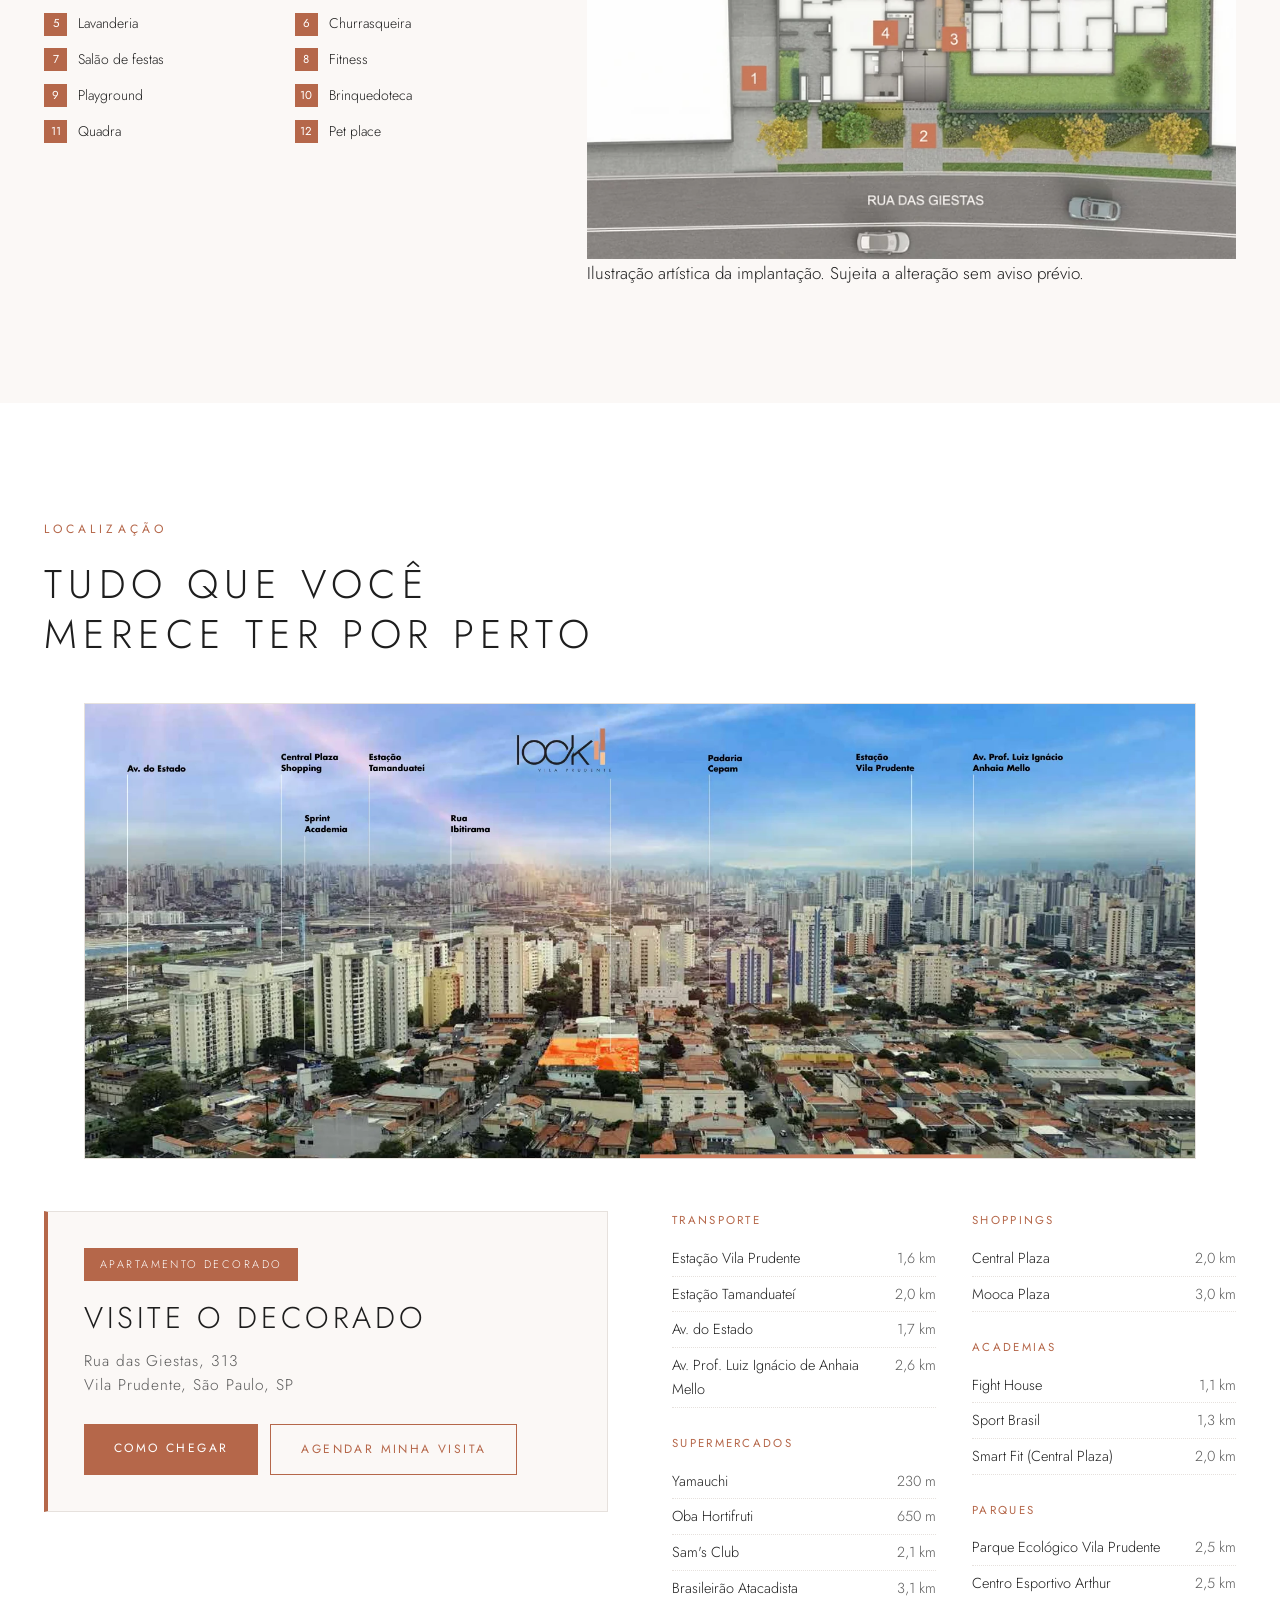
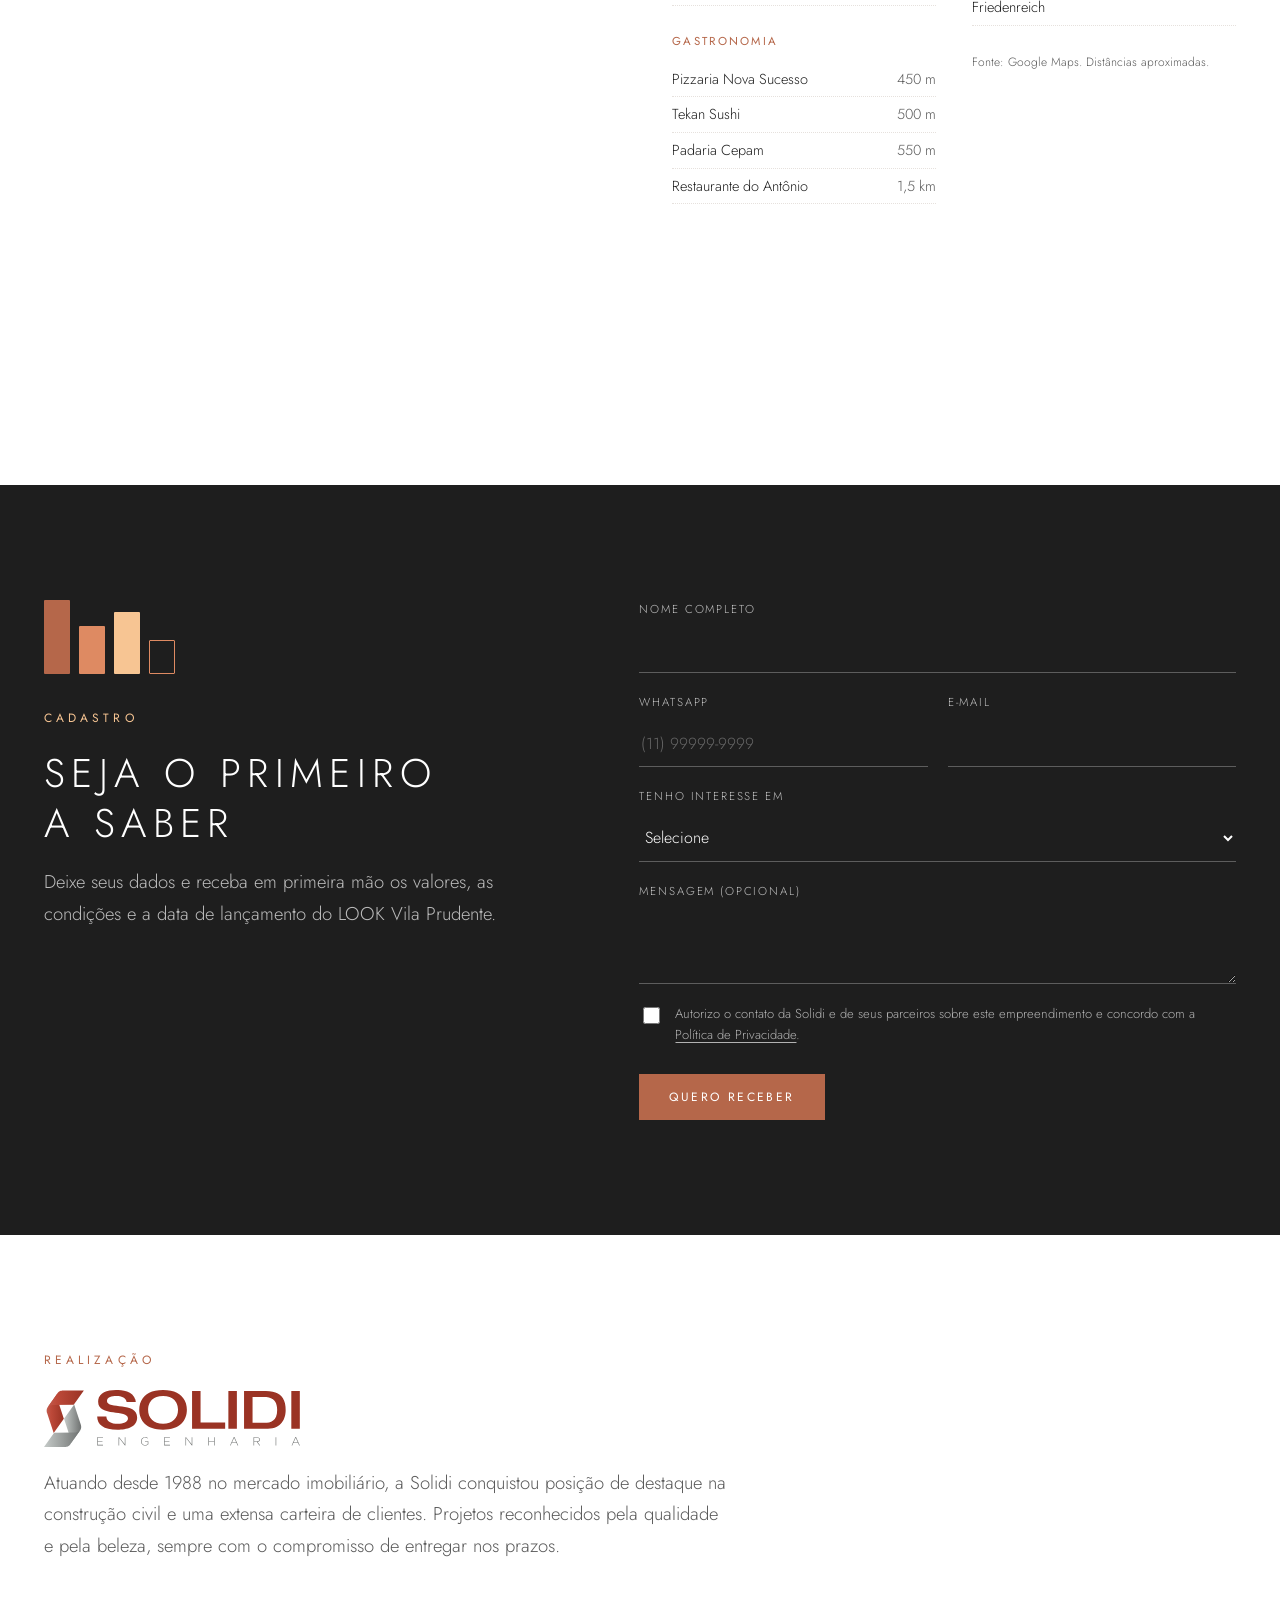
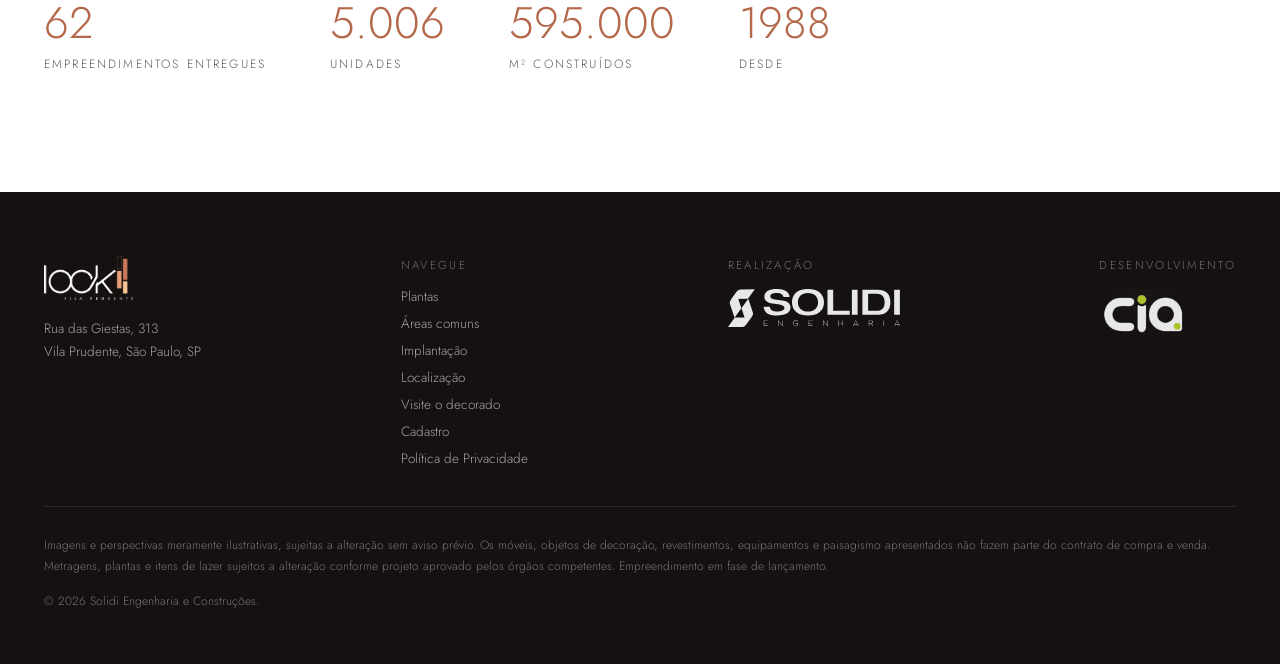
==== commit ef517d66: "CTA do decorado em destaque na capa, no topo, na barra mobile e em card na localizacao; logo da Cia " ====
--- a/index.html
+++ b/index.html
@@ -32,7 +32,10 @@
       <img class="logo logo-branco" src="assets/img/logo-look-branco-900.webp" alt="LOOK Vila Prudente" width="900" height="445">
       <img class="logo logo-cor" src="assets/img/logo-look-900.webp" alt="LOOK Vila Prudente" width="900" height="445">
     </a>
-    <a href="#cadastro" class="btn btn-ghost">Saiba mais</a>
+    <div class="header-acoes">
+      <a href="#decorado" class="btn btn-ghost">Visite o decorado</a>
+      <a href="#cadastro" class="btn btn-ghost">Saiba mais</a>
+    </div>
   </div>
 </header>
 
@@ -57,7 +60,10 @@
       <span class="tag">Plantas de 1 e 2 dorms</span>
     </div>
     <p class="hero-frase">Um novo jeito de ver a vida</p>
-    <a href="#cadastro" class="btn">Cadastre-se e receba em primeira mão</a>
+    <div class="hero-acoes">
+      <a href="#cadastro" class="btn">Cadastre-se e receba em primeira mão</a>
+      <a href="#decorado" class="btn btn-claro">Visite o decorado</a>
+    </div>
     <p class="hero-end">Rua das Giestas, 313 &nbsp;·&nbsp; Vila Prudente &nbsp;·&nbsp; São Paulo</p>
   </div>
 </section>
@@ -263,9 +269,15 @@
 
     <div class="loc-grid reveal">
       <div>
-        <p class="eyebrow" style="margin-bottom:10px">Visite o decorado</p>
-        <h3 style="margin-bottom:14px">Rua das Giestas, 313</h3>
-        <p class="lead" style="margin-top:0">Vila Prudente, São Paulo, SP</p>
+        <div class="decorado" id="decorado">
+          <span class="decorado-selo">Apartamento decorado</span>
+          <h3 class="decorado-titulo">Visite o decorado</h3>
+          <p class="decorado-end">Rua das Giestas, 313<br>Vila Prudente, São Paulo, SP</p>
+          <div class="decorado-acoes">
+            <a class="btn" href="https://www.google.com/maps/dir/?api=1&destination=Rua%20das%20Giestas%2C%20313%20-%20Vila%20Prudente%2C%20S%C3%A3o%20Paulo%20-%20SP" target="_blank" rel="noopener">Como chegar</a>
+            <a class="btn btn-linha" href="#cadastro">Agendar minha visita</a>
+          </div>
+        </div>
         <iframe class="mapa" loading="lazy" referrerpolicy="no-referrer-when-downgrade" title="Mapa da localização do LOOK Vila Prudente"
           src="https://www.google.com/maps?q=Rua%20das%20Giestas,%20313%20-%20Vila%20Prudente,%20S%C3%A3o%20Paulo%20-%20SP&output=embed"></iframe>
       </div>
@@ -414,6 +426,7 @@
           <a href="#areas">Áreas comuns</a><br>
           <a href="#implantacao">Implantação</a><br>
           <a href="#localizacao">Localização</a><br>
+          <a href="#decorado">Visite o decorado</a><br>
           <a href="#cadastro">Cadastro</a><br>
           <a href="privacidade.html">Política de Privacidade</a>
         </p>
@@ -426,7 +439,7 @@
       </div>
       <div>
         <p style="margin:0 0 14px;color:rgba(255,255,255,.4);font-size:11.5px;letter-spacing:.2em;text-transform:uppercase">Desenvolvimento</p>
-        <a href="https://ciadom2.com.br/" target="_blank" rel="noopener" aria-label="Cia360">
+        <a href="https://cia360.com.br/" target="_blank" rel="noopener" aria-label="Cia360">
           <img class="logo-cia-rodape" src="assets/img/logo-cia360-branco.png" alt="Cia360" width="120" height="68" loading="lazy">
         </a>
       </div>
@@ -438,7 +451,10 @@
   </div>
 </footer>
 
-<div class="barra-mob"><a href="#cadastro" class="btn">Saiba mais sobre o lançamento</a></div>
+<div class="barra-mob">
+  <a href="#decorado" class="btn btn-linha">Visite o decorado</a>
+  <a href="#cadastro" class="btn">Saiba mais</a>
+</div>
 
 <div class="lightbox" id="lightbox" role="dialog" aria-modal="true" aria-label="Imagem ampliada">
   <button class="fechar" id="lbFechar" aria-label="Fechar">&times;</button>
--- a/assets/css/style.css
+++ b/assets/css/style.css
@@ -91,6 +91,13 @@
 .btn-ghost{background:transparent;border:1px solid rgba(255,255,255,.85);color:#fff}
 .header.solido .btn-ghost{border-color:var(--terracota);color:var(--terracota)}
 .header.solido .btn-ghost:hover{background:var(--terracota);color:#fff}
+/* botao secundario sobre fundo claro */
+.btn-linha{background:transparent;border:1px solid var(--terracota);color:var(--terracota)}
+.btn-linha:hover{background:var(--terracota);color:#fff}
+/* botao secundario sobre a capa */
+.btn-claro{background:rgba(255,255,255,.14);border:1px solid rgba(255,255,255,.85);color:#fff;backdrop-filter:blur(3px)}
+.btn-claro:hover{background:#fff;color:var(--terracota)}
+.header-acoes{display:flex;align-items:center;gap:12px}
 
 /* ---------- hero ---------- */
 .hero{
@@ -125,6 +132,7 @@
   font-size:clamp(22px,3vw,34px);font-weight:200;letter-spacing:.14em;
   text-transform:uppercase;margin:0 0 32px;max-width:16ch;line-height:1.35
 }
+.hero-acoes{display:flex;flex-wrap:wrap;gap:14px;align-items:center}
 .hero-end{font-size:13.5px;letter-spacing:.18em;text-transform:uppercase;opacity:.9;margin:22px 0 0}
 
 /* ---------- conceito ---------- */
@@ -233,6 +241,23 @@
 /* ---------- localizacao ---------- */
 .aerea{margin-bottom:52px;border:1px solid var(--linha)}
 .loc-grid{display:grid;grid-template-columns:1fr 1fr;gap:clamp(30px,5vw,64px)}
+
+/* card de destaque do decorado */
+.decorado{
+  position:relative;background:var(--fundo-quente);
+  border:1px solid var(--linha);border-left:4px solid var(--terracota);
+  padding:clamp(24px,3vw,36px);margin-bottom:26px;
+  scroll-margin-top:calc(var(--header-h) + 24px)
+}
+.decorado-selo{
+  display:inline-block;background:var(--terracota);color:#fff;
+  padding:7px 16px;font-size:11px;letter-spacing:.22em;text-transform:uppercase
+}
+.decorado-titulo{margin:18px 0 12px;font-size:clamp(22px,2.6vw,30px)}
+.decorado-end{
+  margin:0 0 26px;font-size:15.5px;letter-spacing:.06em;color:var(--tinta-suave);line-height:1.6
+}
+.decorado-acoes{display:flex;flex-wrap:wrap;gap:12px}
 .mapa{width:100%;aspect-ratio:4/3;border:0;filter:grayscale(1) contrast(1.05);transition:filter .5s}
 .mapa:hover{filter:none}
 .pois{columns:2;column-gap:36px;padding:0;margin:0}
@@ -310,12 +335,15 @@
 
 /* ---------- barra fixa mobile ---------- */
 .barra-mob{
-  position:fixed;left:0;right:0;bottom:0;z-index:70;display:none;
+  position:fixed;left:0;right:0;bottom:0;z-index:70;display:none;gap:8px;
   padding:11px 16px calc(11px + env(safe-area-inset-bottom));
   background:rgba(255,255,255,.97);border-top:1px solid var(--linha);
   backdrop-filter:blur(8px)
 }
-.barra-mob .btn{display:block;width:100%;text-align:center;padding:16px}
+.barra-mob .btn{
+  flex:1 1 0;min-width:0;text-align:center;padding:15px 8px;
+  font-size:10.5px;letter-spacing:.13em;line-height:1.3
+}
 
 /* ---------- lightbox ---------- */
 .lightbox{
@@ -337,13 +365,17 @@
   .pois{columns:1}
   .campos{grid-template-columns:1fr}
   .legenda{grid-template-columns:1fr 1fr}
+  .header-acoes{gap:8px}
+  .header-acoes .btn{padding:12px 16px;font-size:11px;letter-spacing:.14em}
   /* iOS Safari nao renderiza background-attachment:fixed corretamente */
   .faixa-fachada{background-attachment:scroll;height:clamp(230px,36vh,330px)}
 }
 @media (max-width:640px){
   body{font-size:16px}
   .header .btn{display:none}
-  .barra-mob{display:block}
+  .barra-mob{display:flex}
+  .hero-acoes .btn{width:100%;text-align:center}
+  .decorado-acoes .btn{flex:1 1 100%;text-align:center}
   body{padding-bottom:78px}
   /* no mobile a altura acompanha a imagem, sem faixa vazia */
   .gal-palco{aspect-ratio:auto}
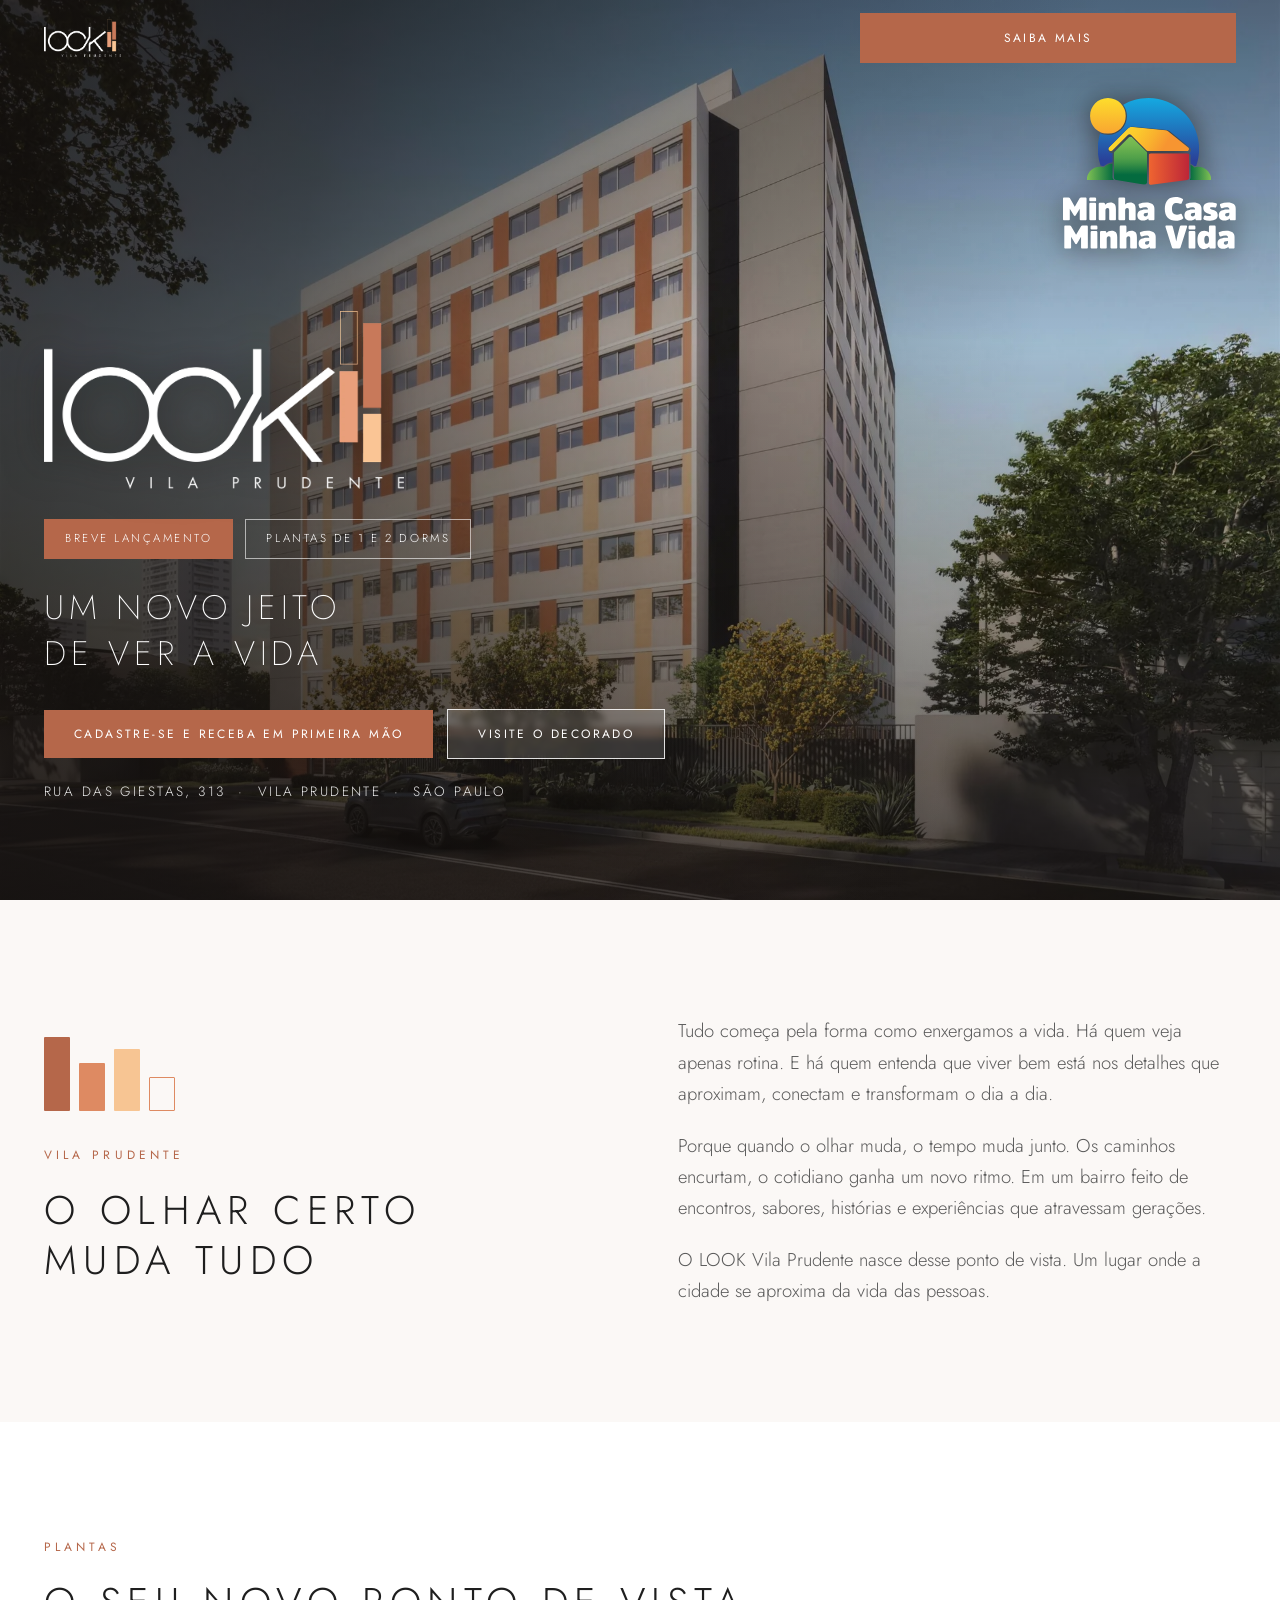
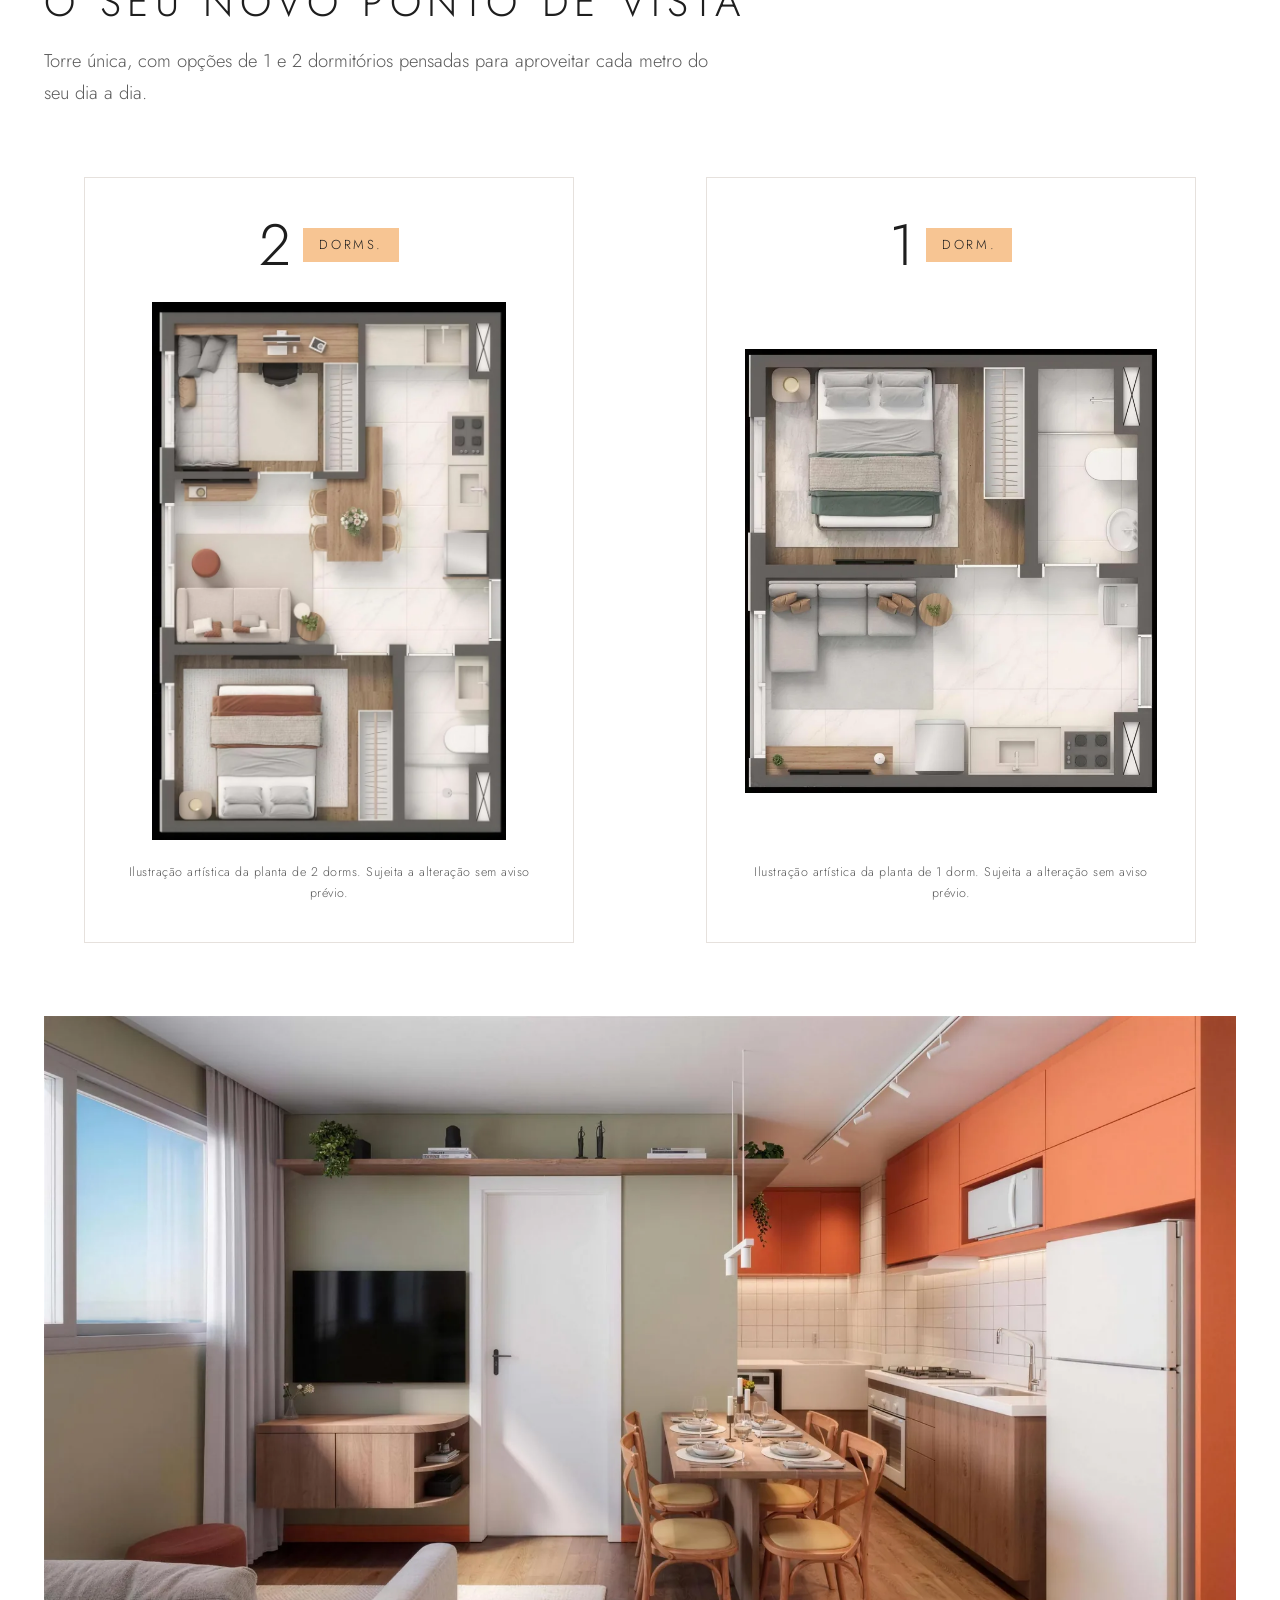
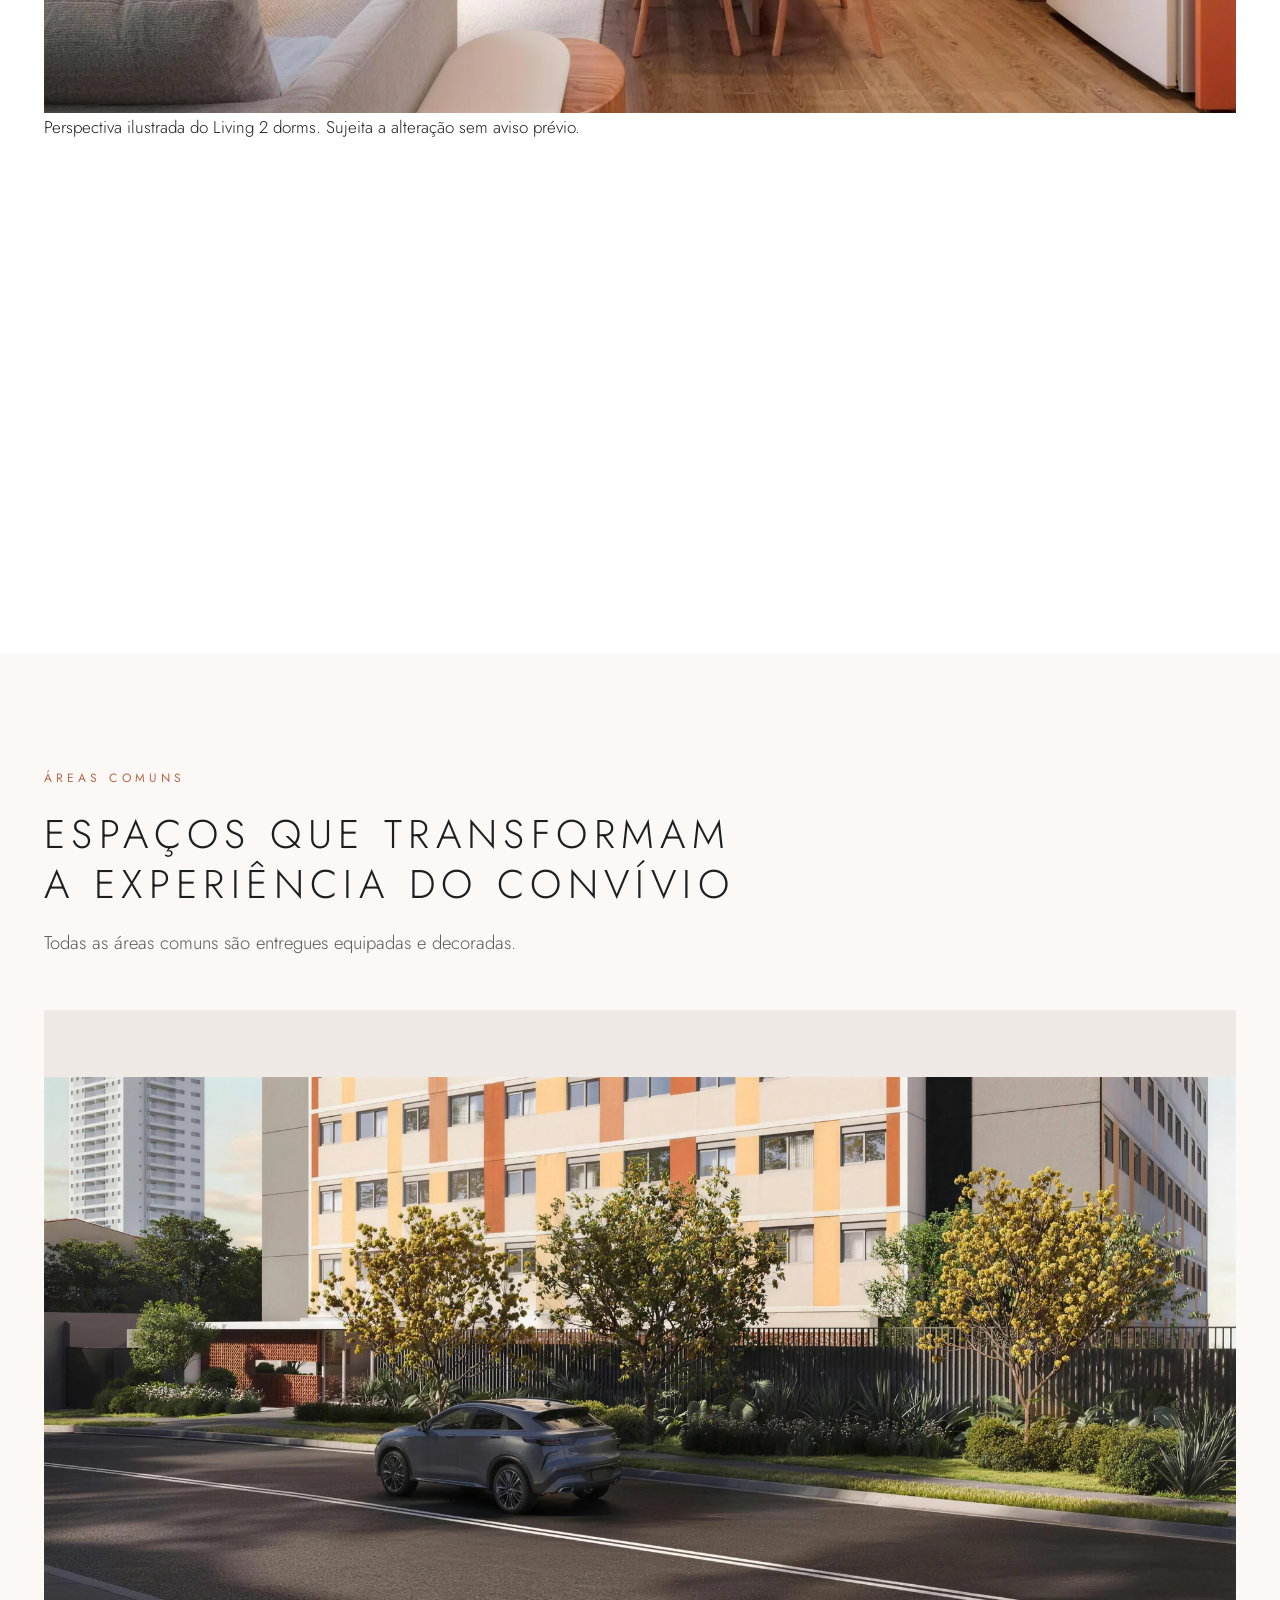
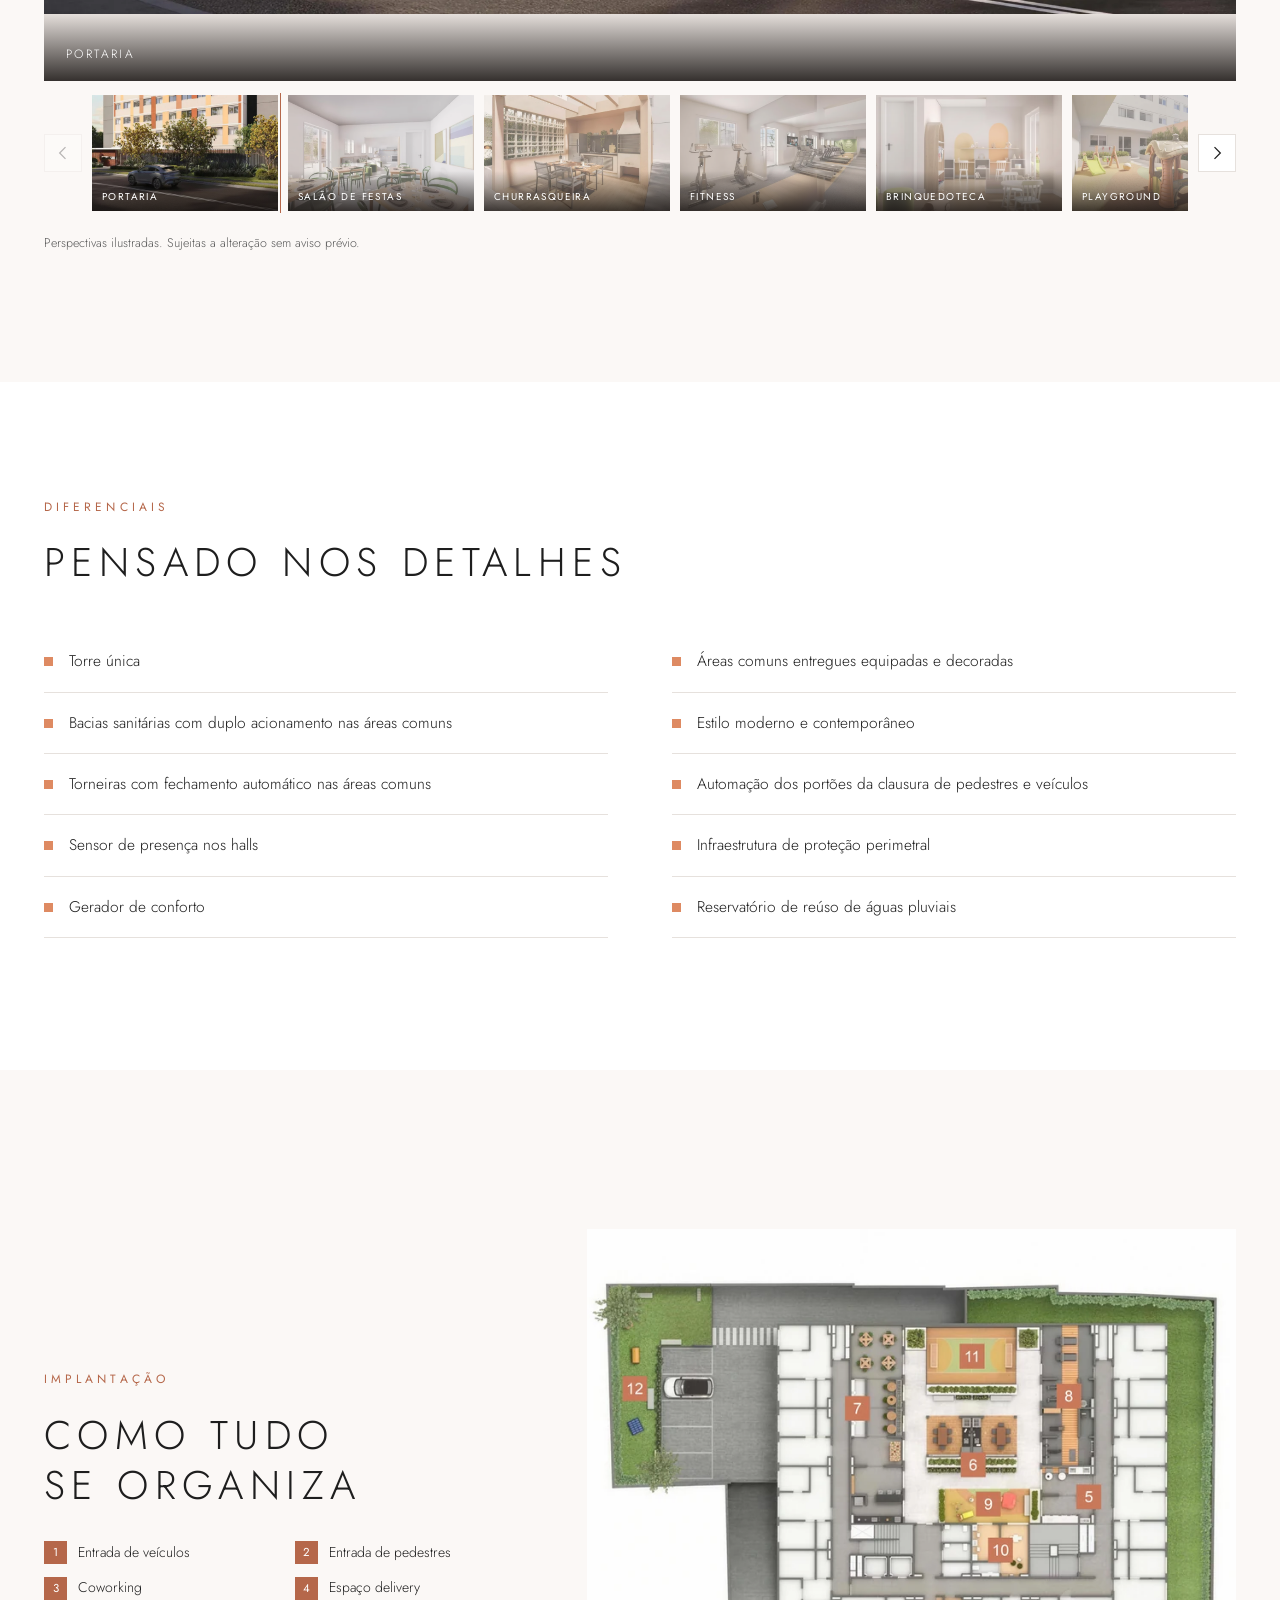
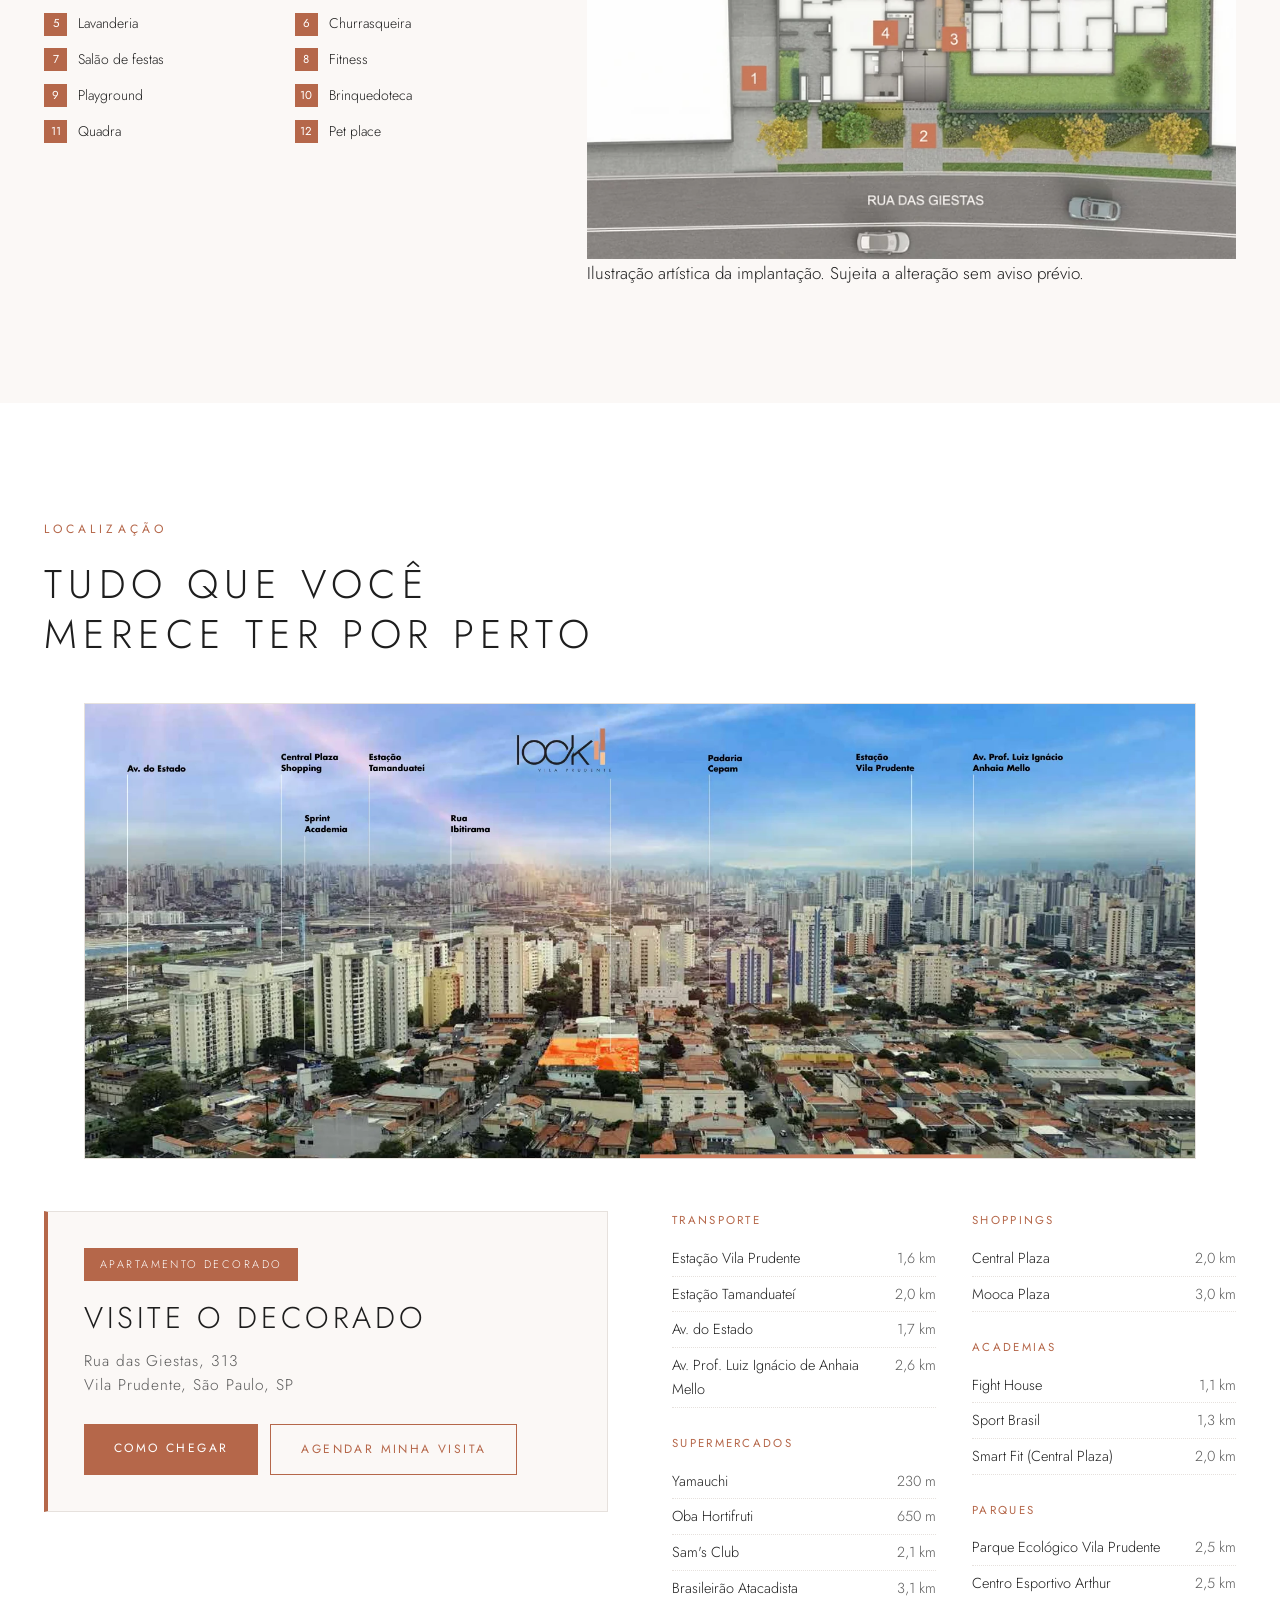
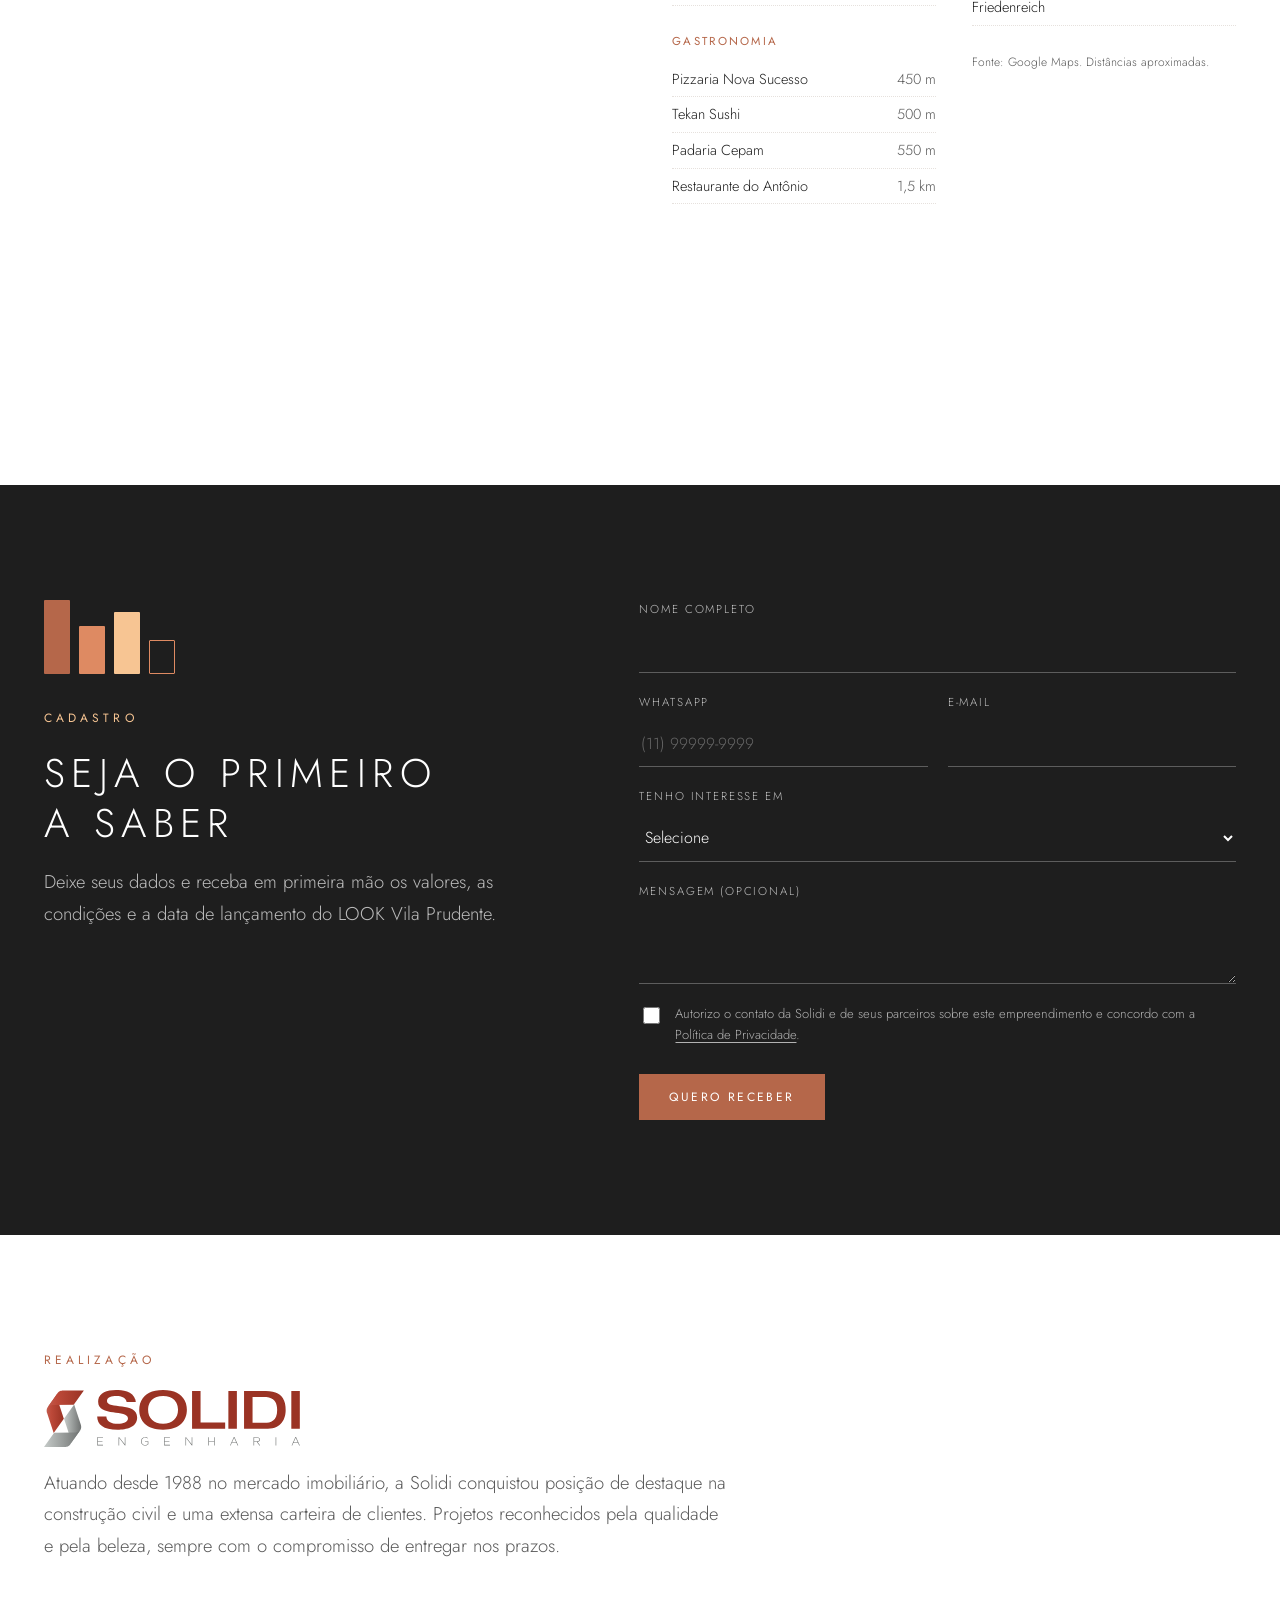
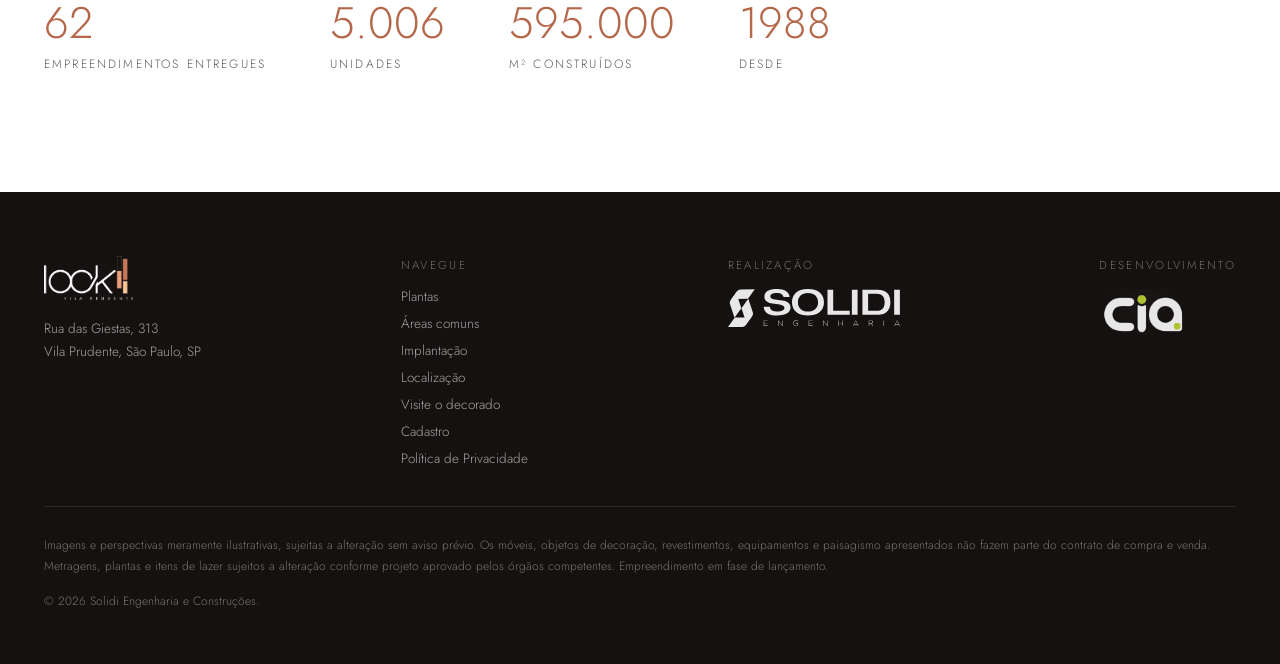
==== commit 3a296bf7: "Topo com um unico botao Saiba mais, em cor cheia e ocupando a largura antes dividida entre os dois C" ====
--- a/index.html
+++ b/index.html
@@ -32,10 +32,7 @@
       <img class="logo logo-branco" src="assets/img/logo-look-branco-900.webp" alt="LOOK Vila Prudente" width="900" height="445">
       <img class="logo logo-cor" src="assets/img/logo-look-900.webp" alt="LOOK Vila Prudente" width="900" height="445">
     </a>
-    <div class="header-acoes">
-      <a href="#decorado" class="btn btn-ghost">Visite o decorado</a>
-      <a href="#cadastro" class="btn btn-ghost">Saiba mais</a>
-    </div>
+    <a href="#cadastro" class="btn btn-topo">Saiba mais</a>
   </div>
 </header>
 
@@ -451,10 +448,7 @@
   </div>
 </footer>
 
-<div class="barra-mob">
-  <a href="#decorado" class="btn btn-linha">Visite o decorado</a>
-  <a href="#cadastro" class="btn">Saiba mais</a>
-</div>
+<div class="barra-mob"><a href="#cadastro" class="btn">Saiba mais sobre o lançamento</a></div>
 
 <div class="lightbox" id="lightbox" role="dialog" aria-modal="true" aria-label="Imagem ampliada">
   <button class="fechar" id="lbFechar" aria-label="Fechar">&times;</button>
--- a/assets/css/style.css
+++ b/assets/css/style.css
@@ -97,7 +97,12 @@
 /* botao secundario sobre a capa */
 .btn-claro{background:rgba(255,255,255,.14);border:1px solid rgba(255,255,255,.85);color:#fff;backdrop-filter:blur(3px)}
 .btn-claro:hover{background:#fff;color:var(--terracota)}
-.header-acoes{display:flex;align-items:center;gap:12px}
+/* botao unico do topo, largo e em cor cheia */
+.btn-topo{
+  background:var(--terracota);border:1px solid var(--terracota);color:#fff;
+  min-width:376px;text-align:center
+}
+.btn-topo:hover{background:#9d573c;border-color:#9d573c;color:#fff}
 
 /* ---------- hero ---------- */
 .hero{
@@ -335,15 +340,12 @@
 
 /* ---------- barra fixa mobile ---------- */
 .barra-mob{
-  position:fixed;left:0;right:0;bottom:0;z-index:70;display:none;gap:8px;
+  position:fixed;left:0;right:0;bottom:0;z-index:70;display:none;
   padding:11px 16px calc(11px + env(safe-area-inset-bottom));
   background:rgba(255,255,255,.97);border-top:1px solid var(--linha);
   backdrop-filter:blur(8px)
 }
-.barra-mob .btn{
-  flex:1 1 0;min-width:0;text-align:center;padding:15px 8px;
-  font-size:10.5px;letter-spacing:.13em;line-height:1.3
-}
+.barra-mob .btn{display:block;width:100%;text-align:center;padding:16px}
 
 /* ---------- lightbox ---------- */
 .lightbox{
@@ -365,15 +367,14 @@
   .pois{columns:1}
   .campos{grid-template-columns:1fr}
   .legenda{grid-template-columns:1fr 1fr}
-  .header-acoes{gap:8px}
-  .header-acoes .btn{padding:12px 16px;font-size:11px;letter-spacing:.14em}
+  .btn-topo{min-width:min(300px,46vw)}
   /* iOS Safari nao renderiza background-attachment:fixed corretamente */
   .faixa-fachada{background-attachment:scroll;height:clamp(230px,36vh,330px)}
 }
 @media (max-width:640px){
   body{font-size:16px}
   .header .btn{display:none}
-  .barra-mob{display:flex}
+  .barra-mob{display:block}
   .hero-acoes .btn{width:100%;text-align:center}
   .decorado-acoes .btn{flex:1 1 100%;text-align:center}
   body{padding-bottom:78px}
